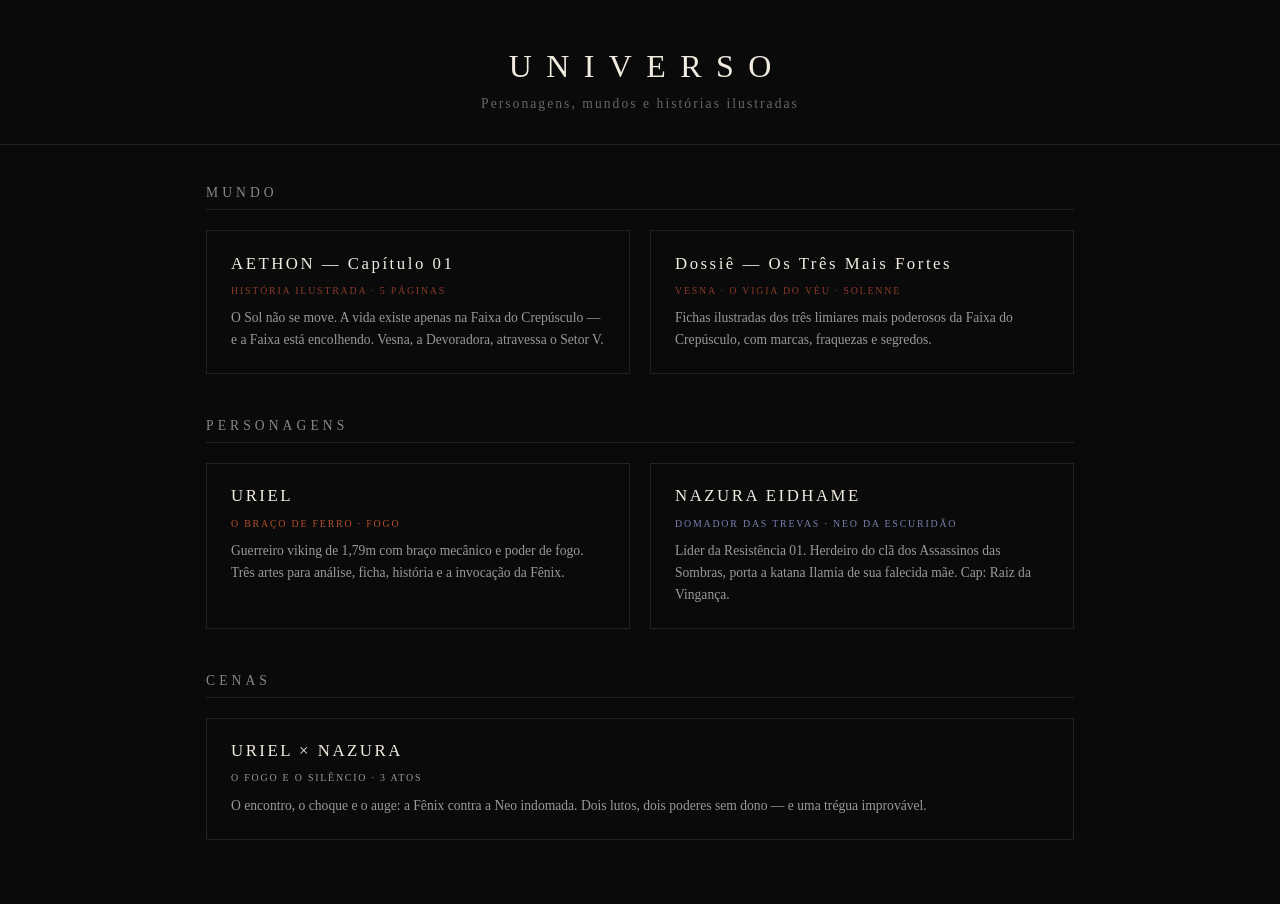
==== index.html @ 04f44fa6 "feat: universo completo com Aethon, Uriel, Nazura e cena de confronto" ====
<!DOCTYPE html>
<html lang="pt-BR">
<head>
  <meta charset="UTF-8" />
  <meta name="viewport" content="width=device-width, initial-scale=1.0" />
  <title>UNIVERSO — Personagens e Histórias</title>
  <style>
    :root {
      --bg: #0a0a0a;
      --paper: #f2ece0;
      --ink: #111;
      --accent: #8b3a2a;
      --fire: #b5502e;
      --shadow: #7a7fb0;
    }
    * { box-sizing: border-box; margin: 0; padding: 0; }
    body {
      background: var(--bg);
      color: #ddd;
      font-family: "Georgia", "Times New Roman", serif;
      min-height: 100vh;
    }
    header {
      text-align: center;
      padding: 3rem 1rem 2rem;
      border-bottom: 1px solid #222;
    }
    header h1 {
      font-size: 2rem;
      letter-spacing: 0.45em;
      font-weight: 400;
      color: var(--paper);
      margin-left: 0.45em;
    }
    header p {
      margin-top: 0.7rem;
      font-size: 0.85rem;
      color: #666;
      letter-spacing: 0.15em;
    }
    .content {
      max-width: 900px;
      margin: 0 auto;
      padding: 2.5rem 1rem 4rem;
    }
    section h2 {
      font-size: 0.85rem;
      letter-spacing: 0.3em;
      color: #888;
      text-transform: uppercase;
      font-weight: 400;
      border-bottom: 1px solid #222;
      padding-bottom: 0.5rem;
      margin-bottom: 1.25rem;
    }
    section + section { margin-top: 2.75rem; }
    .cards {
      display: grid;
      grid-template-columns: repeat(auto-fit, minmax(250px, 1fr));
      gap: 1.25rem;
    }
    a.card {
      display: block;
      border: 1px solid #222;
      padding: 1.4rem 1.5rem;
      text-decoration: none;
      color: inherit;
      transition: border-color 0.2s;
    }
    a.card:hover { border-color: var(--paper); }
    a.card h3 {
      font-size: 1.05rem;
      letter-spacing: 0.15em;
      color: var(--paper);
      font-weight: 400;
      margin-bottom: 0.4rem;
    }
    a.card .tag {
      display: inline-block;
      font-size: 0.62rem;
      letter-spacing: 0.18em;
      text-transform: uppercase;
      margin-bottom: 0.7rem;
    }
    a.card p {
      font-size: 0.85rem;
      line-height: 1.6;
      color: #999;
    }
    .t-mundo   { color: var(--accent); }
    .t-fogo    { color: var(--fire); }
    .t-sombra  { color: var(--shadow); }
    .t-cena    { color: #999; }
  </style>
</head>
<body>

<header>
  <h1>UNIVERSO</h1>
  <p>Personagens, mundos e histórias ilustradas</p>
</header>

<div class="content">

  <section>
    <h2>Mundo</h2>
    <div class="cards">
      <a class="card" href="aethon/index.html">
        <h3>AETHON — Capítulo 01</h3>
        <span class="tag t-mundo">História ilustrada · 5 páginas</span>
        <p>O Sol não se move. A vida existe apenas na Faixa do Crepúsculo — e a Faixa está encolhendo. Vesna, a Devoradora, atravessa o Setor V.</p>
      </a>
      <a class="card" href="aethon/personagens.html">
        <h3>Dossiê — Os Três Mais Fortes</h3>
        <span class="tag t-mundo">Vesna · O Vigia do Véu · Solenne</span>
        <p>Fichas ilustradas dos três limiares mais poderosos da Faixa do Crepúsculo, com marcas, fraquezas e segredos.</p>
      </a>
    </div>
  </section>

  <section>
    <h2>Personagens</h2>
    <div class="cards">
      <a class="card" href="uriel/index.html">
        <h3>URIEL</h3>
        <span class="tag t-fogo">O Braço de Ferro · Fogo</span>
        <p>Guerreiro viking de 1,79m com braço mecânico e poder de fogo. Três artes para análise, ficha, história e a invocação da Fênix.</p>
      </a>
      <a class="card" href="nazura/index.html">
        <h3>NAZURA EIDHAME</h3>
        <span class="tag t-sombra">Domador das Trevas · Neo da Escuridão</span>
        <p>Líder da Resistência 01. Herdeiro do clã dos Assassinos das Sombras, porta a katana Ilamia de sua falecida mãe. Cap: Raiz da Vingança.</p>
      </a>
    </div>
  </section>

  <section>
    <h2>Cenas</h2>
    <div class="cards">
      <a class="card" href="cena-uriel-nazura/index.html">
        <h3>URIEL × NAZURA</h3>
        <span class="tag t-cena">O Fogo e o Silêncio · 3 atos</span>
        <p>O encontro, o choque e o auge: a Fênix contra a Neo indomada. Dois lutos, dois poderes sem dono — e uma trégua improvável.</p>
      </a>
    </div>
  </section>

</div>

</body>
</html>
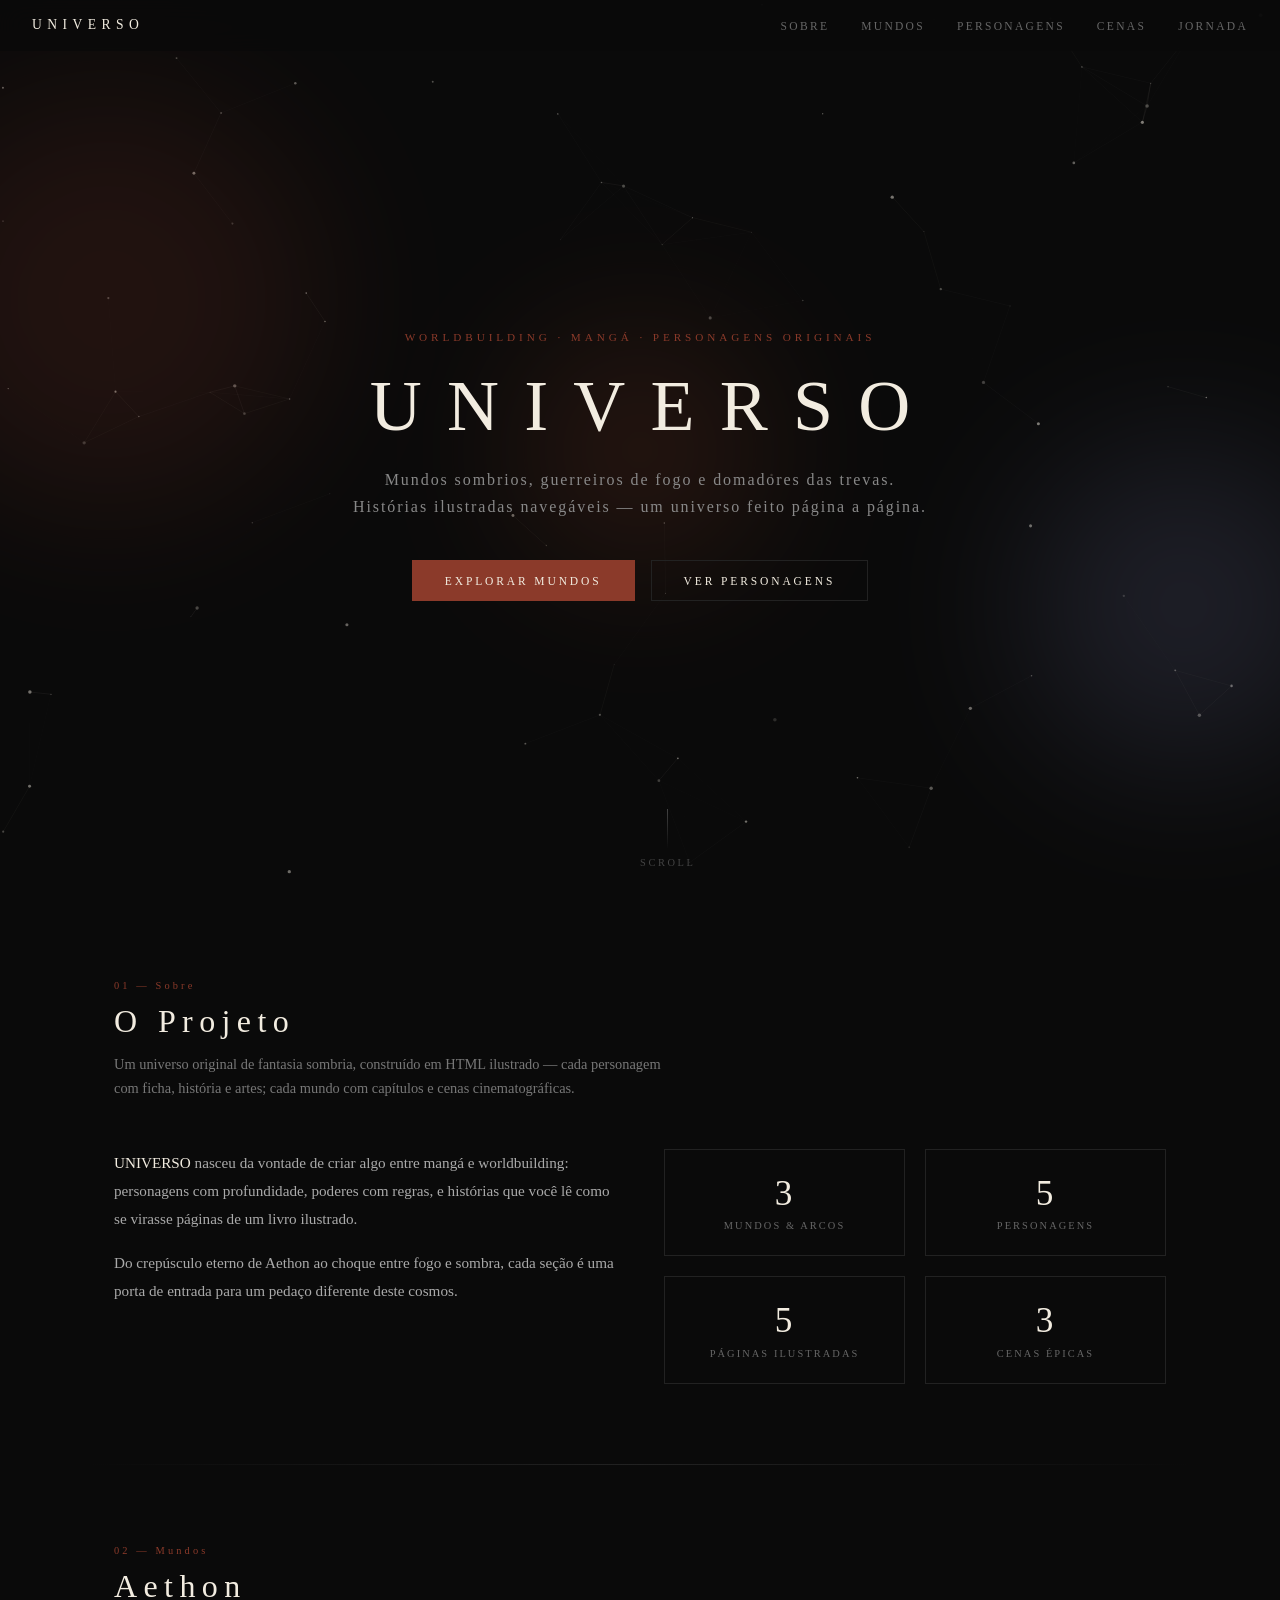
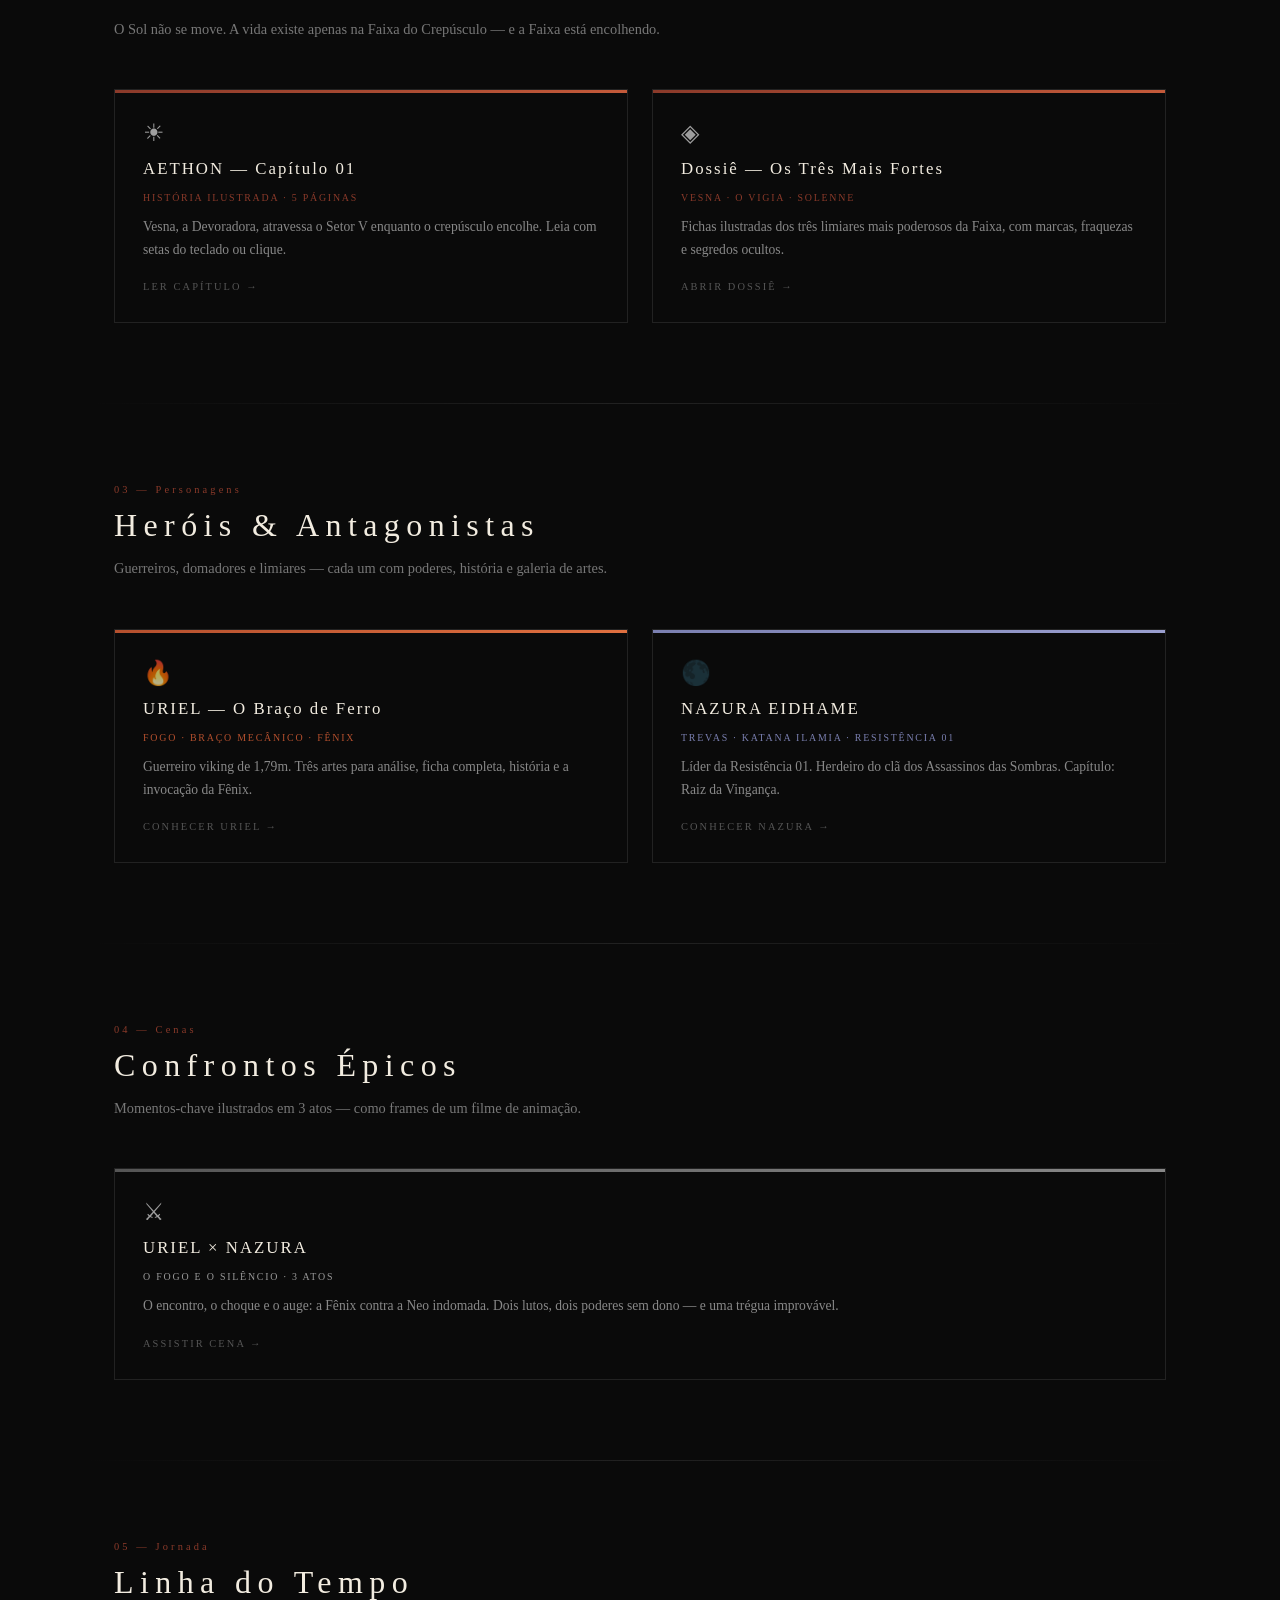
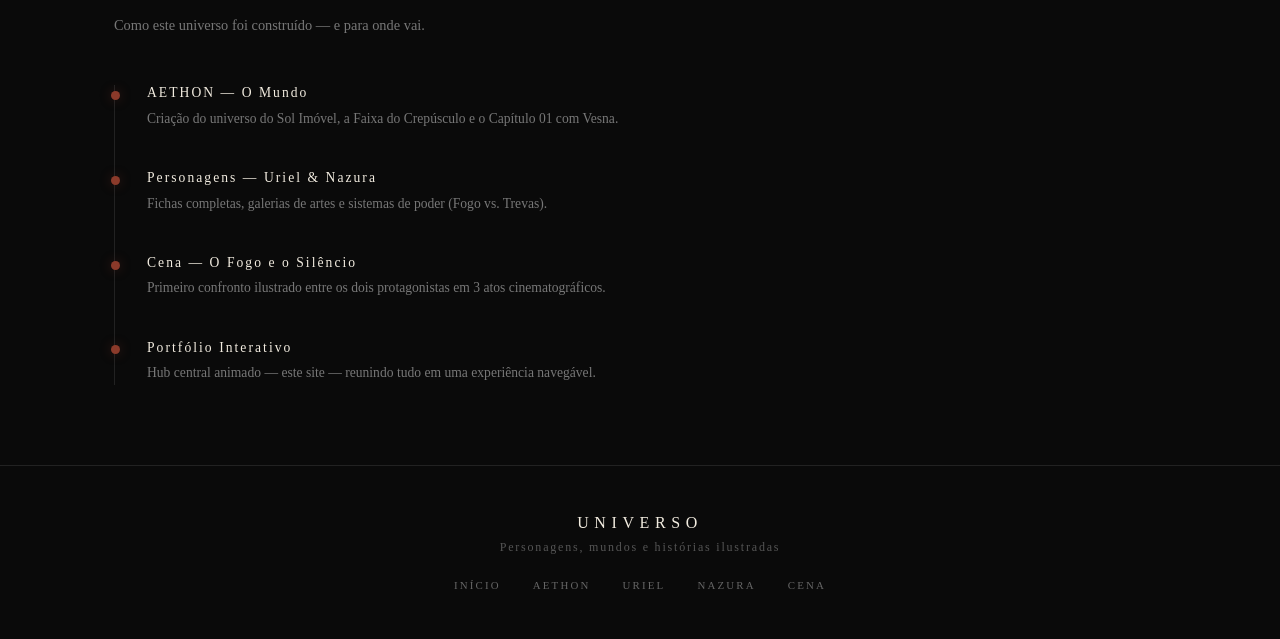
==== commit e3e0f8d6: "Add interactive animated portfolio hub for UNIVERSO Transform index.html into an animated portfolio " ====
--- a/index.html
+++ b/index.html
@@ -3,149 +3,239 @@
 <head>
   <meta charset="UTF-8" />
   <meta name="viewport" content="width=device-width, initial-scale=1.0" />
-  <title>UNIVERSO — Personagens e Histórias</title>
-  <style>
-    :root {
-      --bg: #0a0a0a;
-      --paper: #f2ece0;
-      --ink: #111;
-      --accent: #8b3a2a;
-      --fire: #b5502e;
-      --shadow: #7a7fb0;
-    }
-    * { box-sizing: border-box; margin: 0; padding: 0; }
-    body {
-      background: var(--bg);
-      color: #ddd;
-      font-family: "Georgia", "Times New Roman", serif;
-      min-height: 100vh;
-    }
-    header {
-      text-align: center;
-      padding: 3rem 1rem 2rem;
-      border-bottom: 1px solid #222;
-    }
-    header h1 {
-      font-size: 2rem;
-      letter-spacing: 0.45em;
-      font-weight: 400;
-      color: var(--paper);
-      margin-left: 0.45em;
-    }
-    header p {
-      margin-top: 0.7rem;
-      font-size: 0.85rem;
-      color: #666;
-      letter-spacing: 0.15em;
-    }
-    .content {
-      max-width: 900px;
-      margin: 0 auto;
-      padding: 2.5rem 1rem 4rem;
-    }
-    section h2 {
-      font-size: 0.85rem;
-      letter-spacing: 0.3em;
-      color: #888;
-      text-transform: uppercase;
-      font-weight: 400;
-      border-bottom: 1px solid #222;
-      padding-bottom: 0.5rem;
-      margin-bottom: 1.25rem;
-    }
-    section + section { margin-top: 2.75rem; }
-    .cards {
-      display: grid;
-      grid-template-columns: repeat(auto-fit, minmax(250px, 1fr));
-      gap: 1.25rem;
-    }
-    a.card {
-      display: block;
-      border: 1px solid #222;
-      padding: 1.4rem 1.5rem;
-      text-decoration: none;
-      color: inherit;
-      transition: border-color 0.2s;
-    }
-    a.card:hover { border-color: var(--paper); }
-    a.card h3 {
-      font-size: 1.05rem;
-      letter-spacing: 0.15em;
-      color: var(--paper);
-      font-weight: 400;
-      margin-bottom: 0.4rem;
-    }
-    a.card .tag {
-      display: inline-block;
-      font-size: 0.62rem;
-      letter-spacing: 0.18em;
-      text-transform: uppercase;
-      margin-bottom: 0.7rem;
-    }
-    a.card p {
-      font-size: 0.85rem;
-      line-height: 1.6;
-      color: #999;
-    }
-    .t-mundo   { color: var(--accent); }
-    .t-fogo    { color: var(--fire); }
-    .t-sombra  { color: var(--shadow); }
-    .t-cena    { color: #999; }
-  </style>
+  <meta name="description" content="UNIVERSO — Portfólio interativo de worldbuilding, personagens originais e histórias ilustradas em estilo mangá." />
+  <title>UNIVERSO — Portfólio Interativo</title>
+  <link rel="stylesheet" href="assets/portfolio.css" />
 </head>
 <body>
 
-<header>
-  <h1>UNIVERSO</h1>
-  <p>Personagens, mundos e histórias ilustradas</p>
-</header>
-
-<div class="content">
-
-  <section>
-    <h2>Mundo</h2>
-    <div class="cards">
-      <a class="card" href="aethon/index.html">
+<!-- ── Navegação ── -->
+<nav class="nav">
+  <a class="nav-logo" href="#">UNIVERSO</a>
+  <button class="nav-toggle" aria-label="Menu">MENU</button>
+  <ul class="nav-links">
+    <li><a href="#sobre">Sobre</a></li>
+    <li><a href="#mundos">Mundos</a></li>
+    <li><a href="#personagens">Personagens</a></li>
+    <li><a href="#cenas">Cenas</a></li>
+    <li><a href="#jornada">Jornada</a></li>
+  </ul>
+</nav>
+
+<!-- ── Hero ── -->
+<section class="hero" id="inicio">
+  <canvas id="particles" aria-hidden="true"></canvas>
+  <div class="hero-orb hero-orb--1" aria-hidden="true"></div>
+  <div class="hero-orb hero-orb--2" aria-hidden="true"></div>
+  <div class="hero-orb hero-orb--3" aria-hidden="true"></div>
+
+  <div class="hero-content">
+    <p class="hero-label">Worldbuilding · Mangá · Personagens Originais</p>
+    <h1 class="hero-title">UNIVERSO</h1>
+    <p class="hero-sub">
+      Mundos sombrios, guerreiros de fogo e domadores das trevas.<br />
+      Histórias ilustradas navegáveis — um universo feito página a página.
+    </p>
+    <div class="hero-cta">
+      <a class="btn btn--primary" href="#mundos">Explorar mundos</a>
+      <a class="btn" href="#personagens">Ver personagens</a>
+    </div>
+  </div>
+
+  <div class="scroll-hint" aria-hidden="true">
+    <span></span>
+    Scroll
+  </div>
+</section>
+
+<!-- ── Sobre ── -->
+<section class="section" id="sobre">
+  <div class="section-header reveal">
+    <span class="section-num">01 — Sobre</span>
+    <h2 class="section-title">O Projeto</h2>
+    <p class="section-desc">
+      Um universo original de fantasia sombria, construído em HTML ilustrado —
+      cada personagem com ficha, história e artes; cada mundo com capítulos e cenas cinematográficas.
+    </p>
+  </div>
+
+  <div class="about-grid">
+    <div class="about-text reveal reveal-delay-1">
+      <p>
+        <strong style="color: var(--paper); font-weight: 400;">UNIVERSO</strong> nasceu da vontade de
+        criar algo entre mangá e worldbuilding: personagens com profundidade, poderes com regras,
+        e histórias que você lê como se virasse páginas de um livro ilustrado.
+      </p>
+      <p>
+        Do crepúsculo eterno de Aethon ao choque entre fogo e sombra,
+        cada seção é uma porta de entrada para um pedaço diferente deste cosmos.
+      </p>
+    </div>
+
+    <div class="about-stats reveal reveal-delay-2">
+      <div class="stat">
+        <div class="stat-num" data-count="3" data-suffix="">0</div>
+        <div class="stat-label">Mundos &amp; Arcos</div>
+      </div>
+      <div class="stat">
+        <div class="stat-num" data-count="5" data-suffix="">0</div>
+        <div class="stat-label">Personagens</div>
+      </div>
+      <div class="stat">
+        <div class="stat-num" data-count="5" data-suffix="">0</div>
+        <div class="stat-label">Páginas ilustradas</div>
+      </div>
+      <div class="stat">
+        <div class="stat-num" data-count="3" data-suffix="">0</div>
+        <div class="stat-label">Cenas épicas</div>
+      </div>
+    </div>
+  </div>
+</section>
+
+<div class="divider"></div>
+
+<!-- ── Mundos ── -->
+<section class="section" id="mundos">
+  <div class="section-header reveal">
+    <span class="section-num">02 — Mundos</span>
+    <h2 class="section-title">Aethon</h2>
+    <p class="section-desc">
+      O Sol não se move. A vida existe apenas na Faixa do Crepúsculo — e a Faixa está encolhendo.
+    </p>
+  </div>
+
+  <div class="cards">
+    <a class="card card--mundo reveal reveal-delay-1" href="aethon/index.html" data-tilt>
+      <div class="card-accent card-accent--mundo"></div>
+      <div class="card-body">
+        <div class="card-icon">☀</div>
         <h3>AETHON — Capítulo 01</h3>
         <span class="tag t-mundo">História ilustrada · 5 páginas</span>
-        <p>O Sol não se move. A vida existe apenas na Faixa do Crepúsculo — e a Faixa está encolhendo. Vesna, a Devoradora, atravessa o Setor V.</p>
-      </a>
-      <a class="card" href="aethon/personagens.html">
+        <p>Vesna, a Devoradora, atravessa o Setor V enquanto o crepúsculo encolhe. Leia com setas do teclado ou clique.</p>
+        <span class="card-arrow">Ler capítulo →</span>
+      </div>
+    </a>
+
+    <a class="card card--mundo reveal reveal-delay-2" href="aethon/personagens.html" data-tilt>
+      <div class="card-accent card-accent--mundo"></div>
+      <div class="card-body">
+        <div class="card-icon">◈</div>
         <h3>Dossiê — Os Três Mais Fortes</h3>
-        <span class="tag t-mundo">Vesna · O Vigia do Véu · Solenne</span>
-        <p>Fichas ilustradas dos três limiares mais poderosos da Faixa do Crepúsculo, com marcas, fraquezas e segredos.</p>
-      </a>
-    </div>
-  </section>
-
-  <section>
-    <h2>Personagens</h2>
-    <div class="cards">
-      <a class="card" href="uriel/index.html">
-        <h3>URIEL</h3>
-        <span class="tag t-fogo">O Braço de Ferro · Fogo</span>
-        <p>Guerreiro viking de 1,79m com braço mecânico e poder de fogo. Três artes para análise, ficha, história e a invocação da Fênix.</p>
-      </a>
-      <a class="card" href="nazura/index.html">
+        <span class="tag t-mundo">Vesna · O Vigia · Solenne</span>
+        <p>Fichas ilustradas dos três limiares mais poderosos da Faixa, com marcas, fraquezas e segredos ocultos.</p>
+        <span class="card-arrow">Abrir dossiê →</span>
+      </div>
+    </a>
+  </div>
+</section>
+
+<div class="divider"></div>
+
+<!-- ── Personagens ── -->
+<section class="section" id="personagens">
+  <div class="section-header reveal">
+    <span class="section-num">03 — Personagens</span>
+    <h2 class="section-title">Heróis &amp; Antagonistas</h2>
+    <p class="section-desc">
+      Guerreiros, domadores e limiares — cada um com poderes, história e galeria de artes.
+    </p>
+  </div>
+
+  <div class="cards">
+    <a class="card card--fogo reveal reveal-delay-1" href="uriel/index.html" data-tilt>
+      <div class="card-accent card-accent--fogo"></div>
+      <div class="card-body">
+        <div class="card-icon">🔥</div>
+        <h3>URIEL — O Braço de Ferro</h3>
+        <span class="tag t-fogo">Fogo · Braço mecânico · Fênix</span>
+        <p>Guerreiro viking de 1,79m. Três artes para análise, ficha completa, história e a invocação da Fênix.</p>
+        <span class="card-arrow">Conhecer Uriel →</span>
+      </div>
+    </a>
+
+    <a class="card card--sombra reveal reveal-delay-2" href="nazura/index.html" data-tilt>
+      <div class="card-accent card-accent--sombra"></div>
+      <div class="card-body">
+        <div class="card-icon">🌑</div>
         <h3>NAZURA EIDHAME</h3>
-        <span class="tag t-sombra">Domador das Trevas · Neo da Escuridão</span>
-        <p>Líder da Resistência 01. Herdeiro do clã dos Assassinos das Sombras, porta a katana Ilamia de sua falecida mãe. Cap: Raiz da Vingança.</p>
-      </a>
-    </div>
-  </section>
-
-  <section>
-    <h2>Cenas</h2>
-    <div class="cards">
-      <a class="card" href="cena-uriel-nazura/index.html">
+        <span class="tag t-sombra">Trevas · Katana Ilamia · Resistência 01</span>
+        <p>Líder da Resistência 01. Herdeiro do clã dos Assassinos das Sombras. Capítulo: Raiz da Vingança.</p>
+        <span class="card-arrow">Conhecer Nazura →</span>
+      </div>
+    </a>
+  </div>
+</section>
+
+<div class="divider"></div>
+
+<!-- ── Cenas ── -->
+<section class="section" id="cenas">
+  <div class="section-header reveal">
+    <span class="section-num">04 — Cenas</span>
+    <h2 class="section-title">Confrontos Épicos</h2>
+    <p class="section-desc">
+      Momentos-chave ilustrados em 3 atos — como frames de um filme de animação.
+    </p>
+  </div>
+
+  <div class="cards">
+    <a class="card reveal reveal-delay-1" href="cena-uriel-nazura/index.html" data-tilt>
+      <div class="card-accent card-accent--cena"></div>
+      <div class="card-body">
+        <div class="card-icon">⚔</div>
         <h3>URIEL × NAZURA</h3>
         <span class="tag t-cena">O Fogo e o Silêncio · 3 atos</span>
         <p>O encontro, o choque e o auge: a Fênix contra a Neo indomada. Dois lutos, dois poderes sem dono — e uma trégua improvável.</p>
-      </a>
-    </div>
-  </section>
-
-</div>
-
+        <span class="card-arrow">Assistir cena →</span>
+      </div>
+    </a>
+  </div>
+</section>
+
+<div class="divider"></div>
+
+<!-- ── Jornada ── -->
+<section class="section" id="jornada">
+  <div class="section-header reveal">
+    <span class="section-num">05 — Jornada</span>
+    <h2 class="section-title">Linha do Tempo</h2>
+    <p class="section-desc">Como este universo foi construído — e para onde vai.</p>
+  </div>
+
+  <div class="timeline reveal reveal-delay-1">
+    <div class="timeline-item">
+      <h4>AETHON — O Mundo</h4>
+      <p>Criação do universo do Sol Imóvel, a Faixa do Crepúsculo e o Capítulo 01 com Vesna.</p>
+    </div>
+    <div class="timeline-item">
+      <h4>Personagens — Uriel &amp; Nazura</h4>
+      <p>Fichas completas, galerias de artes e sistemas de poder (Fogo vs. Trevas).</p>
+    </div>
+    <div class="timeline-item">
+      <h4>Cena — O Fogo e o Silêncio</h4>
+      <p>Primeiro confronto ilustrado entre os dois protagonistas em 3 atos cinematográficos.</p>
+    </div>
+    <div class="timeline-item">
+      <h4>Portfólio Interativo</h4>
+      <p>Hub central animado — este site — reunindo tudo em uma experiência navegável.</p>
+    </div>
+  </div>
+</section>
+
+<!-- ── Footer ── -->
+<footer class="footer">
+  <p class="footer-title">UNIVERSO</p>
+  <p class="footer-sub">Personagens, mundos e histórias ilustradas</p>
+  <nav class="footer-links">
+    <a href="#inicio">Início</a>
+    <a href="aethon/index.html">Aethon</a>
+    <a href="uriel/index.html">Uriel</a>
+    <a href="nazura/index.html">Nazura</a>
+    <a href="cena-uriel-nazura/index.html">Cena</a>
+  </nav>
+</footer>
+
+<script src="assets/portfolio.js"></script>
 </body>
 </html>
--- a/assets/portfolio.css
+++ b/assets/portfolio.css
@@ -0,0 +1,593 @@
+:root {
+  --bg: #0a0a0a;
+  --paper: #f2ece0;
+  --ink: #111;
+  --accent: #8b3a2a;
+  --fire: #b5502e;
+  --shadow: #7a7fb0;
+  --muted: #666;
+  --border: #222;
+  --glow-accent: rgba(139, 58, 42, 0.35);
+  --glow-fire: rgba(181, 80, 46, 0.35);
+  --glow-shadow: rgba(122, 127, 176, 0.35);
+}
+
+*, *::before, *::after { box-sizing: border-box; margin: 0; padding: 0; }
+
+html {
+  scroll-behavior: smooth;
+  scrollbar-color: #333 var(--bg);
+}
+
+body {
+  background: var(--bg);
+  color: #ddd;
+  font-family: "Georgia", "Times New Roman", serif;
+  min-height: 100vh;
+  overflow-x: hidden;
+}
+
+/* ── Nav ── */
+.nav {
+  position: fixed;
+  top: 0;
+  left: 0;
+  right: 0;
+  z-index: 100;
+  display: flex;
+  align-items: center;
+  justify-content: space-between;
+  padding: 1rem 2rem;
+  background: rgba(10, 10, 10, 0.75);
+  backdrop-filter: blur(12px);
+  border-bottom: 1px solid transparent;
+  transition: border-color 0.3s, background 0.3s;
+}
+
+.nav.scrolled {
+  border-bottom-color: var(--border);
+  background: rgba(10, 10, 10, 0.92);
+}
+
+.nav-logo {
+  font-size: 0.85rem;
+  letter-spacing: 0.4em;
+  color: var(--paper);
+  text-decoration: none;
+  font-weight: 400;
+}
+
+.nav-links {
+  display: flex;
+  gap: 2rem;
+  list-style: none;
+}
+
+.nav-links a {
+  font-size: 0.72rem;
+  letter-spacing: 0.2em;
+  text-transform: uppercase;
+  color: var(--muted);
+  text-decoration: none;
+  transition: color 0.2s;
+}
+
+.nav-links a:hover { color: var(--paper); }
+
+.nav-toggle {
+  display: none;
+  background: none;
+  border: 1px solid var(--border);
+  color: var(--paper);
+  padding: 0.4rem 0.6rem;
+  cursor: pointer;
+  font-size: 0.75rem;
+  letter-spacing: 0.15em;
+}
+
+/* ── Hero ── */
+.hero {
+  position: relative;
+  min-height: 100vh;
+  display: flex;
+  flex-direction: column;
+  align-items: center;
+  justify-content: center;
+  text-align: center;
+  padding: 6rem 1.5rem 4rem;
+  overflow: hidden;
+}
+
+#particles {
+  position: absolute;
+  inset: 0;
+  width: 100%;
+  height: 100%;
+  pointer-events: none;
+}
+
+.hero-orb {
+  position: absolute;
+  border-radius: 50%;
+  filter: blur(80px);
+  opacity: 0.18;
+  animation: float 12s ease-in-out infinite;
+  pointer-events: none;
+}
+
+.hero-orb--1 {
+  width: 420px;
+  height: 420px;
+  background: var(--accent);
+  top: 10%;
+  left: -8%;
+  animation-delay: 0s;
+}
+
+.hero-orb--2 {
+  width: 320px;
+  height: 320px;
+  background: var(--shadow);
+  bottom: 15%;
+  right: -5%;
+  animation-delay: -4s;
+}
+
+.hero-orb--3 {
+  width: 240px;
+  height: 240px;
+  background: var(--fire);
+  top: 50%;
+  left: 50%;
+  transform: translate(-50%, -50%);
+  animation-delay: -8s;
+}
+
+@keyframes float {
+  0%, 100% { transform: translate(0, 0) scale(1); }
+  33% { transform: translate(30px, -20px) scale(1.05); }
+  66% { transform: translate(-20px, 15px) scale(0.95); }
+}
+
+.hero-content {
+  position: relative;
+  z-index: 2;
+  max-width: 720px;
+}
+
+.hero-label {
+  font-size: 0.7rem;
+  letter-spacing: 0.35em;
+  text-transform: uppercase;
+  color: var(--accent);
+  margin-bottom: 1.5rem;
+  opacity: 0;
+  transform: translateY(20px);
+  animation: rise 0.8s ease forwards;
+  animation-delay: 0.2s;
+}
+
+.hero-title {
+  font-size: clamp(2.5rem, 8vw, 4.5rem);
+  font-weight: 400;
+  letter-spacing: 0.35em;
+  color: var(--paper);
+  margin-left: 0.35em;
+  line-height: 1.1;
+  opacity: 0;
+  transform: translateY(30px);
+  animation: rise 1s ease forwards;
+  animation-delay: 0.4s;
+}
+
+.hero-sub {
+  margin-top: 1.25rem;
+  font-size: 1rem;
+  color: #888;
+  letter-spacing: 0.12em;
+  line-height: 1.7;
+  opacity: 0;
+  transform: translateY(20px);
+  animation: rise 0.8s ease forwards;
+  animation-delay: 0.7s;
+}
+
+.hero-cta {
+  margin-top: 2.5rem;
+  display: flex;
+  gap: 1rem;
+  justify-content: center;
+  flex-wrap: wrap;
+  opacity: 0;
+  transform: translateY(20px);
+  animation: rise 0.8s ease forwards;
+  animation-delay: 1s;
+}
+
+@keyframes rise {
+  to { opacity: 1; transform: translateY(0); }
+}
+
+.btn {
+  display: inline-block;
+  padding: 0.85rem 2rem;
+  font-size: 0.72rem;
+  letter-spacing: 0.25em;
+  text-transform: uppercase;
+  text-decoration: none;
+  border: 1px solid var(--border);
+  color: var(--paper);
+  transition: background 0.25s, border-color 0.25s, transform 0.2s;
+  font-family: inherit;
+  cursor: pointer;
+  background: transparent;
+}
+
+.btn:hover {
+  border-color: var(--paper);
+  transform: translateY(-2px);
+}
+
+.btn--primary {
+  background: var(--accent);
+  border-color: var(--accent);
+}
+
+.btn--primary:hover {
+  background: #a04432;
+  border-color: #a04432;
+}
+
+.scroll-hint {
+  position: absolute;
+  bottom: 2rem;
+  left: 50%;
+  transform: translateX(-50%);
+  display: flex;
+  flex-direction: column;
+  align-items: center;
+  gap: 0.5rem;
+  color: #444;
+  font-size: 0.65rem;
+  letter-spacing: 0.25em;
+  text-transform: uppercase;
+  opacity: 0;
+  animation: rise 0.8s ease forwards, bounce 2s ease-in-out infinite;
+  animation-delay: 1.4s, 2.2s;
+}
+
+.scroll-hint span {
+  width: 1px;
+  height: 40px;
+  background: linear-gradient(to bottom, #444, transparent);
+}
+
+@keyframes bounce {
+  0%, 100% { transform: translateX(-50%) translateY(0); }
+  50% { transform: translateX(-50%) translateY(8px); }
+}
+
+/* ── Sections ── */
+.section {
+  max-width: 1100px;
+  margin: 0 auto;
+  padding: 5rem 1.5rem;
+}
+
+.section-header {
+  margin-bottom: 3rem;
+}
+
+.section-num {
+  font-size: 0.65rem;
+  letter-spacing: 0.3em;
+  color: var(--accent);
+  display: block;
+  margin-bottom: 0.75rem;
+}
+
+.section-title {
+  font-size: clamp(1.4rem, 4vw, 2rem);
+  font-weight: 400;
+  letter-spacing: 0.2em;
+  color: var(--paper);
+}
+
+.section-desc {
+  margin-top: 0.75rem;
+  font-size: 0.9rem;
+  color: #777;
+  line-height: 1.7;
+  max-width: 560px;
+}
+
+.reveal {
+  opacity: 0;
+  transform: translateY(40px);
+  transition: opacity 0.7s ease, transform 0.7s ease;
+}
+
+.reveal.visible {
+  opacity: 1;
+  transform: translateY(0);
+}
+
+.reveal-delay-1 { transition-delay: 0.1s; }
+.reveal-delay-2 { transition-delay: 0.2s; }
+.reveal-delay-3 { transition-delay: 0.3s; }
+.reveal-delay-4 { transition-delay: 0.4s; }
+.reveal-delay-5 { transition-delay: 0.5s; }
+
+/* ── About ── */
+.about-grid {
+  display: grid;
+  grid-template-columns: 1fr 1fr;
+  gap: 3rem;
+  align-items: start;
+}
+
+.about-text p {
+  font-size: 0.95rem;
+  line-height: 1.85;
+  color: #aaa;
+  margin-bottom: 1rem;
+}
+
+.about-stats {
+  display: grid;
+  grid-template-columns: 1fr 1fr;
+  gap: 1.25rem;
+}
+
+.stat {
+  border: 1px solid var(--border);
+  padding: 1.5rem;
+  text-align: center;
+  transition: border-color 0.3s;
+}
+
+.stat:hover { border-color: #444; }
+
+.stat-num {
+  font-size: 2.2rem;
+  color: var(--paper);
+  letter-spacing: 0.05em;
+  font-weight: 400;
+}
+
+.stat-label {
+  margin-top: 0.4rem;
+  font-size: 0.65rem;
+  letter-spacing: 0.2em;
+  text-transform: uppercase;
+  color: var(--muted);
+}
+
+/* ── Cards ── */
+.cards {
+  display: grid;
+  grid-template-columns: repeat(auto-fit, minmax(280px, 1fr));
+  gap: 1.5rem;
+}
+
+.card {
+  display: block;
+  position: relative;
+  border: 1px solid var(--border);
+  padding: 0;
+  text-decoration: none;
+  color: inherit;
+  overflow: hidden;
+  transition: border-color 0.3s, transform 0.3s, box-shadow 0.3s;
+  transform-style: preserve-3d;
+  will-change: transform;
+}
+
+.card::before {
+  content: "";
+  position: absolute;
+  inset: 0;
+  background: linear-gradient(135deg, transparent 60%, rgba(242, 236, 224, 0.03));
+  opacity: 0;
+  transition: opacity 0.3s;
+  pointer-events: none;
+  z-index: 1;
+}
+
+.card:hover::before { opacity: 1; }
+
+.card-accent {
+  height: 3px;
+  width: 100%;
+  transition: height 0.3s;
+}
+
+.card:hover .card-accent { height: 4px; }
+
+.card-accent--mundo  { background: linear-gradient(90deg, var(--accent), #c45a3a); }
+.card-accent--fogo   { background: linear-gradient(90deg, var(--fire), #e07040); }
+.card-accent--sombra { background: linear-gradient(90deg, var(--shadow), #9a9fd0); }
+.card-accent--cena   { background: linear-gradient(90deg, #555, #888); }
+
+.card-body {
+  padding: 1.6rem 1.75rem 1.75rem;
+  position: relative;
+  z-index: 2;
+}
+
+.card-icon {
+  font-size: 1.5rem;
+  margin-bottom: 0.75rem;
+  opacity: 0.7;
+}
+
+.card h3 {
+  font-size: 1.05rem;
+  letter-spacing: 0.12em;
+  color: var(--paper);
+  font-weight: 400;
+  margin-bottom: 0.5rem;
+}
+
+.card .tag {
+  display: inline-block;
+  font-size: 0.62rem;
+  letter-spacing: 0.18em;
+  text-transform: uppercase;
+  margin-bottom: 0.85rem;
+}
+
+.card p {
+  font-size: 0.85rem;
+  line-height: 1.65;
+  color: #888;
+}
+
+.card-arrow {
+  margin-top: 1.25rem;
+  font-size: 0.65rem;
+  letter-spacing: 0.2em;
+  text-transform: uppercase;
+  color: #555;
+  transition: color 0.2s, transform 0.2s;
+  display: inline-block;
+}
+
+.card:hover .card-arrow {
+  color: var(--paper);
+  transform: translateX(4px);
+}
+
+.t-mundo   { color: var(--accent); }
+.t-fogo    { color: var(--fire); }
+.t-sombra  { color: var(--shadow); }
+.t-cena    { color: #999; }
+
+.card:hover {
+  border-color: #444;
+  box-shadow: 0 20px 60px rgba(0, 0, 0, 0.4);
+}
+
+.card--mundo:hover  { box-shadow: 0 20px 60px var(--glow-accent); }
+.card--fogo:hover   { box-shadow: 0 20px 60px var(--glow-fire); }
+.card--sombra:hover { box-shadow: 0 20px 60px var(--glow-shadow); }
+
+/* ── Timeline ── */
+.timeline {
+  position: relative;
+  padding-left: 2rem;
+  border-left: 1px solid var(--border);
+}
+
+.timeline-item {
+  position: relative;
+  padding-bottom: 2.5rem;
+}
+
+.timeline-item:last-child { padding-bottom: 0; }
+
+.timeline-item::before {
+  content: "";
+  position: absolute;
+  left: -2rem;
+  top: 0.35rem;
+  width: 9px;
+  height: 9px;
+  border-radius: 50%;
+  background: var(--accent);
+  transform: translateX(-4px);
+  box-shadow: 0 0 12px var(--glow-accent);
+}
+
+.timeline-item h4 {
+  font-size: 0.85rem;
+  letter-spacing: 0.15em;
+  color: var(--paper);
+  font-weight: 400;
+  margin-bottom: 0.4rem;
+}
+
+.timeline-item p {
+  font-size: 0.85rem;
+  color: #777;
+  line-height: 1.65;
+}
+
+/* ── Footer ── */
+.footer {
+  border-top: 1px solid var(--border);
+  padding: 3rem 1.5rem;
+  text-align: center;
+}
+
+.footer-title {
+  font-size: 1rem;
+  letter-spacing: 0.35em;
+  color: var(--paper);
+  margin-bottom: 0.5rem;
+}
+
+.footer-sub {
+  font-size: 0.75rem;
+  color: #555;
+  letter-spacing: 0.15em;
+}
+
+.footer-links {
+  margin-top: 1.5rem;
+  display: flex;
+  justify-content: center;
+  gap: 2rem;
+  flex-wrap: wrap;
+}
+
+.footer-links a {
+  font-size: 0.68rem;
+  letter-spacing: 0.2em;
+  text-transform: uppercase;
+  color: var(--muted);
+  text-decoration: none;
+  transition: color 0.2s;
+}
+
+.footer-links a:hover { color: var(--paper); }
+
+/* ── Divider ── */
+.divider {
+  max-width: 1100px;
+  margin: 0 auto;
+  height: 1px;
+  background: linear-gradient(90deg, transparent, var(--border), transparent);
+}
+
+/* ── Responsive ── */
+@media (max-width: 768px) {
+  .nav { padding: 1rem 1.25rem; }
+  .nav-links {
+    display: none;
+    position: absolute;
+    top: 100%;
+    left: 0;
+    right: 0;
+    flex-direction: column;
+    gap: 0;
+    background: rgba(10, 10, 10, 0.97);
+    border-bottom: 1px solid var(--border);
+    padding: 1rem 0;
+  }
+  .nav-links.open { display: flex; }
+  .nav-links li { padding: 0.75rem 1.25rem; }
+  .nav-toggle { display: block; }
+  .about-grid { grid-template-columns: 1fr; gap: 2rem; }
+  .hero-title { letter-spacing: 0.2em; margin-left: 0.2em; }
+}
+
+@media (prefers-reduced-motion: reduce) {
+  *, *::before, *::after {
+    animation-duration: 0.01ms !important;
+    animation-iteration-count: 1 !important;
+    transition-duration: 0.01ms !important;
+  }
+  html { scroll-behavior: auto; }
+  .reveal { opacity: 1; transform: none; }
+}
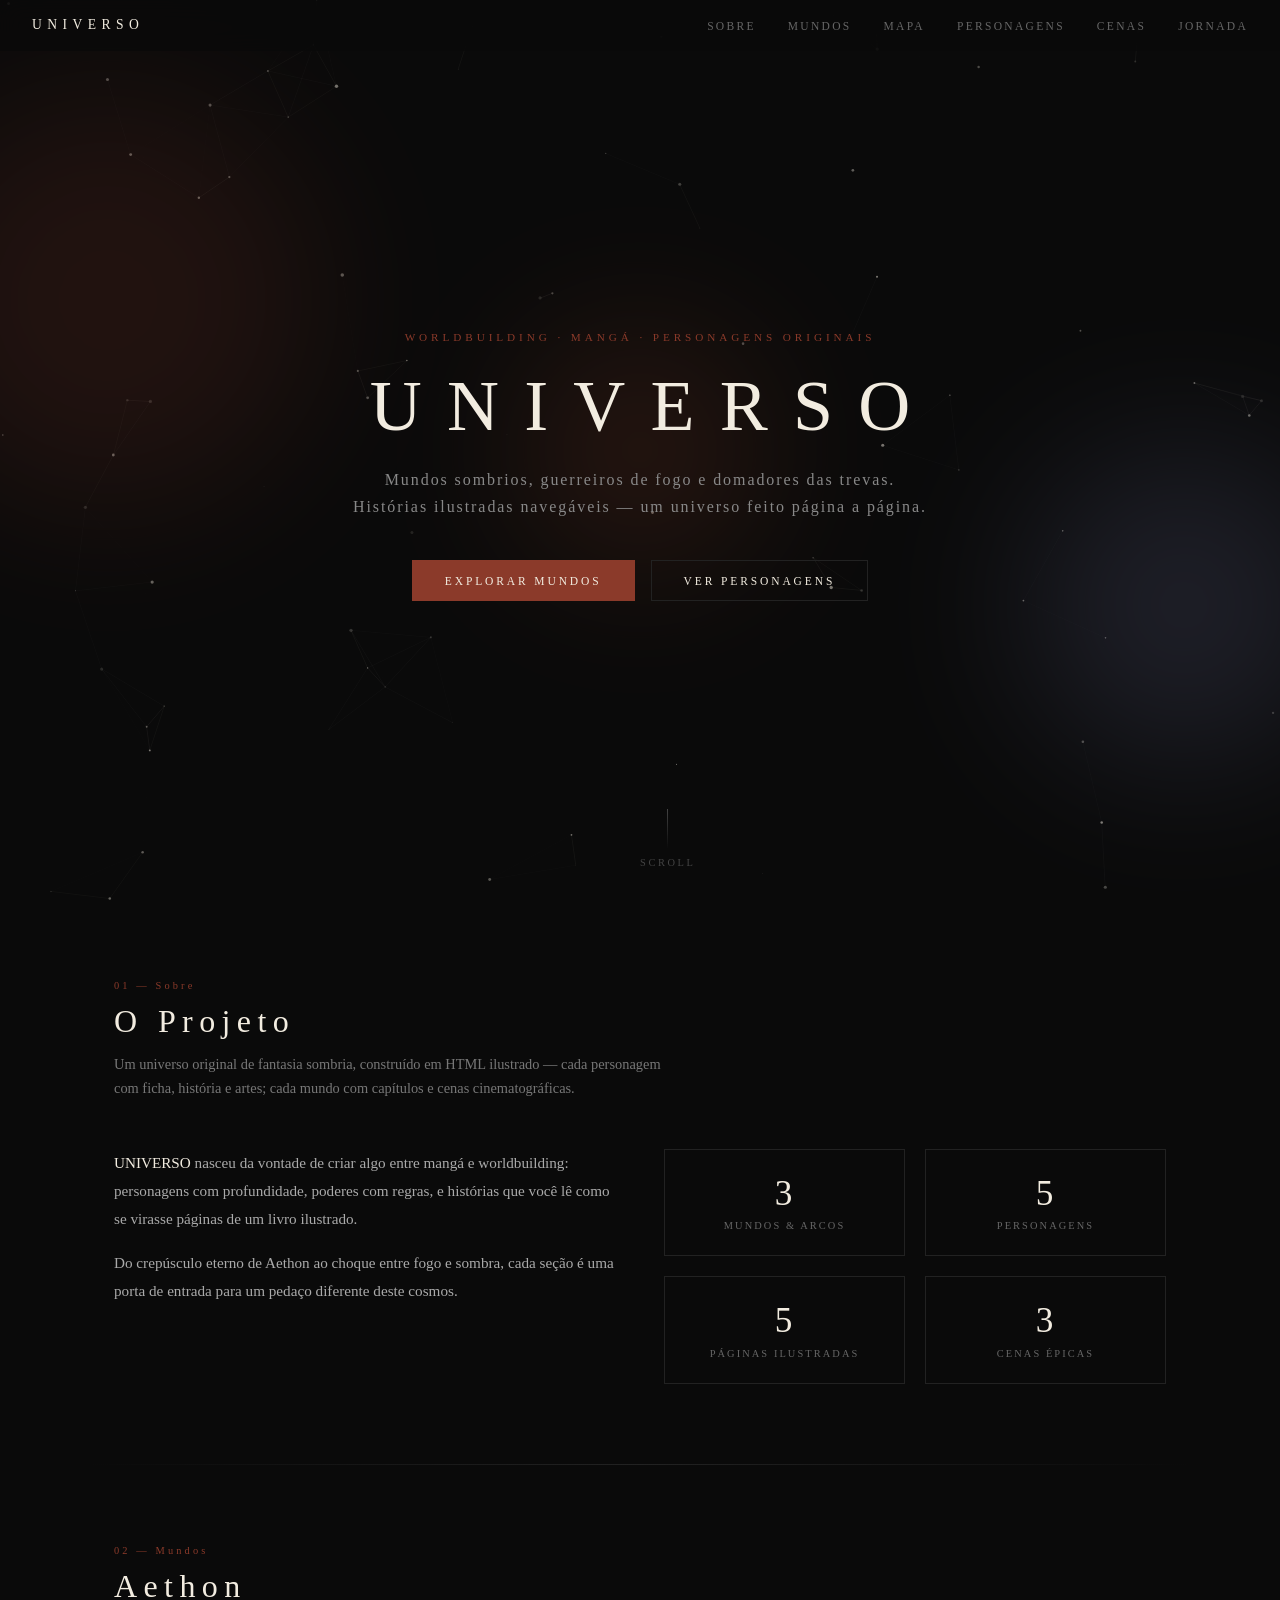
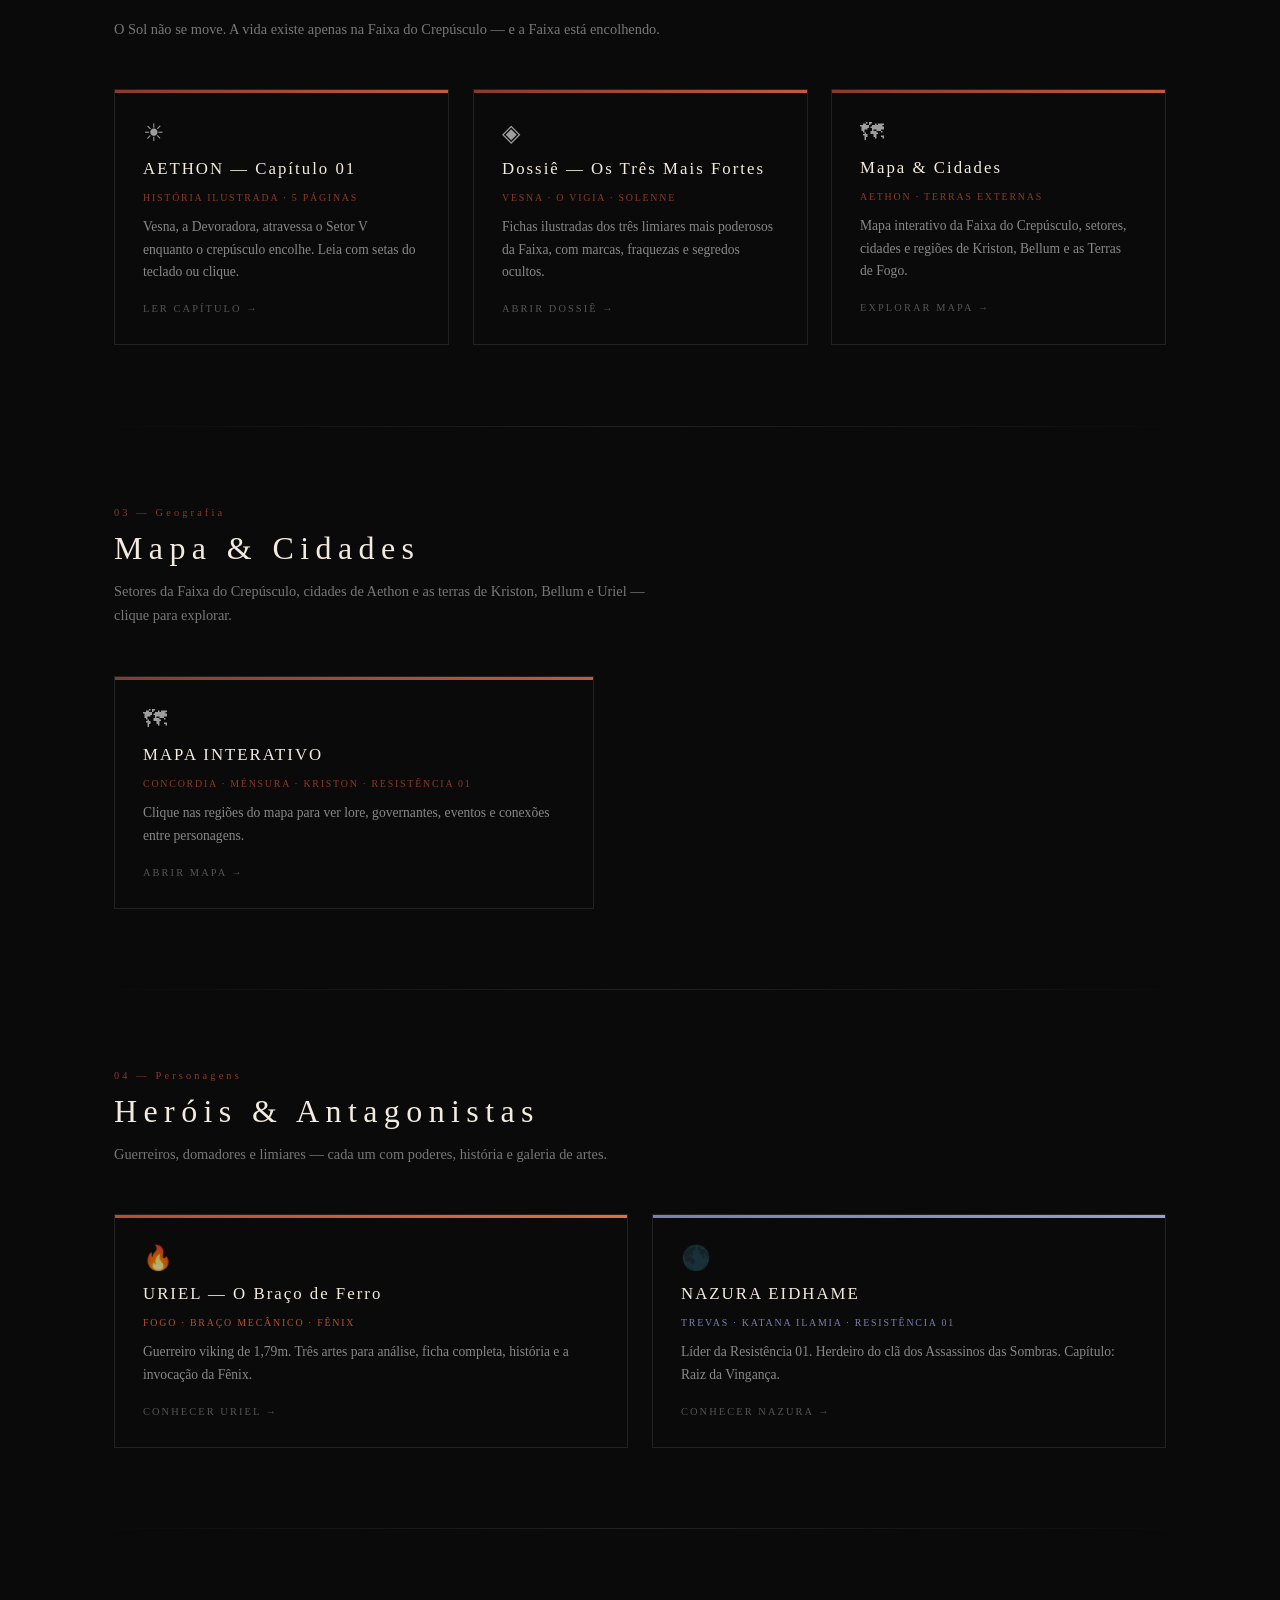
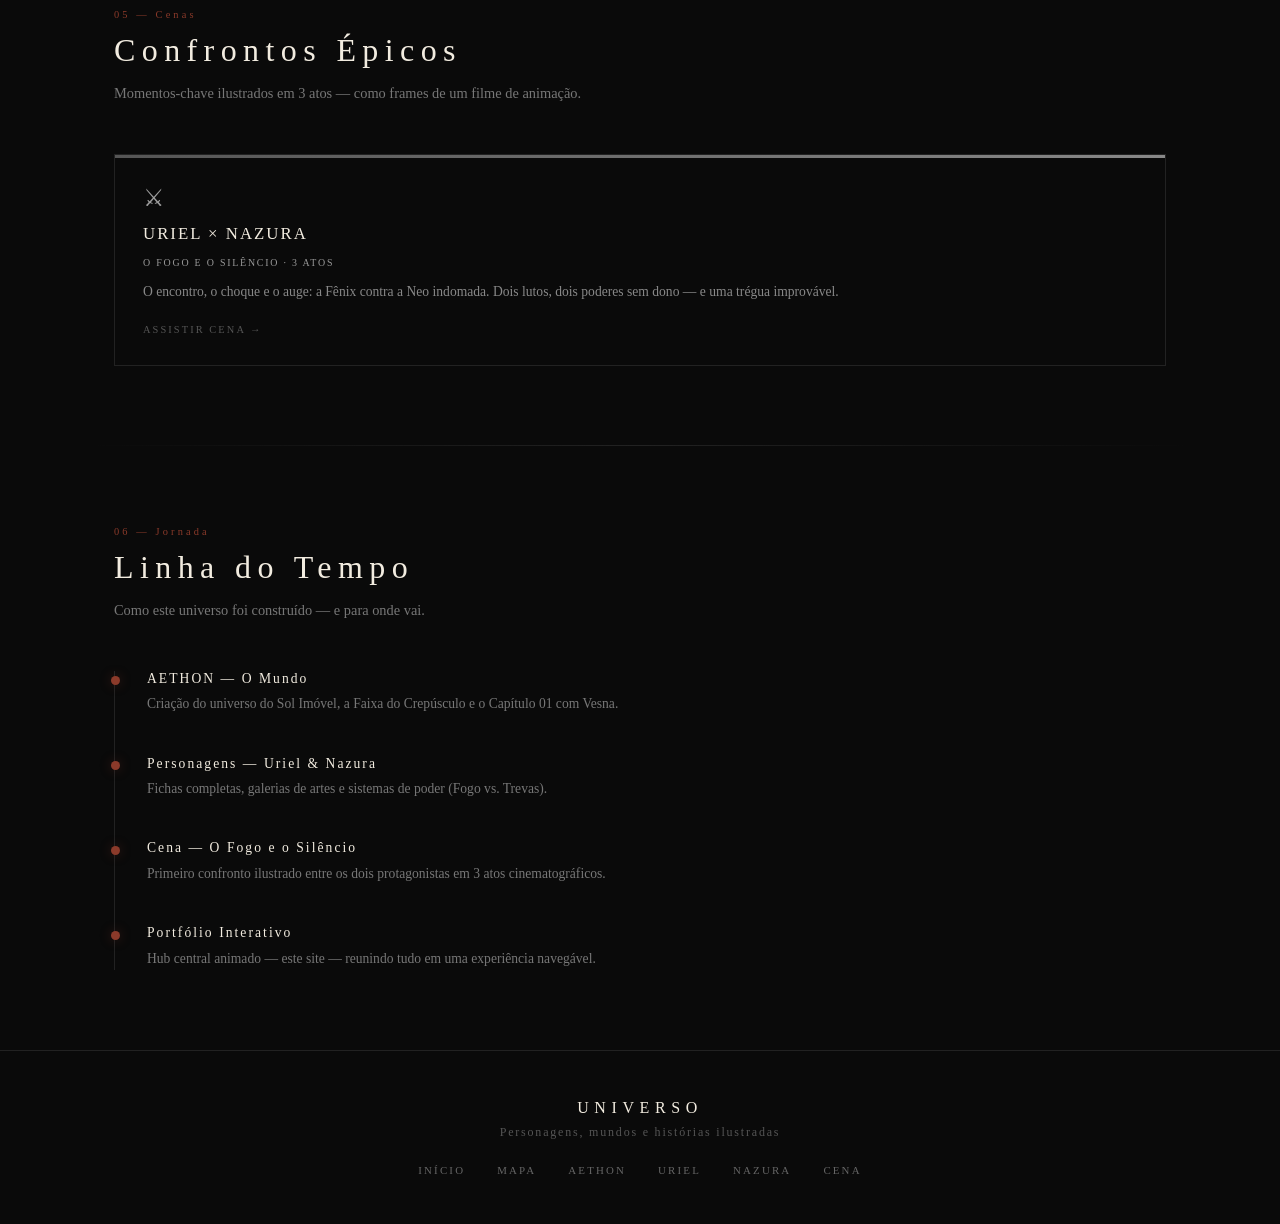
==== commit cb4ee11f: "Add interactive map and cities section for UNIVERSO Create mapa/index.html with clickable SVG maps f" ====
--- a/index.html
+++ b/index.html
@@ -16,6 +16,7 @@
   <ul class="nav-links">
     <li><a href="#sobre">Sobre</a></li>
     <li><a href="#mundos">Mundos</a></li>
+    <li><a href="#mapa">Mapa</a></li>
     <li><a href="#personagens">Personagens</a></li>
     <li><a href="#cenas">Cenas</a></li>
     <li><a href="#jornada">Jornada</a></li>
@@ -127,6 +128,43 @@
         <span class="card-arrow">Abrir dossiê →</span>
       </div>
     </a>
+
+    <a class="card card--mundo reveal reveal-delay-3" href="mapa/index.html" data-tilt>
+      <div class="card-accent card-accent--mundo"></div>
+      <div class="card-body">
+        <div class="card-icon">🗺</div>
+        <h3>Mapa &amp; Cidades</h3>
+        <span class="tag t-mundo">Aethon · Terras Externas</span>
+        <p>Mapa interativo da Faixa do Crepúsculo, setores, cidades e regiões de Kriston, Bellum e as Terras de Fogo.</p>
+        <span class="card-arrow">Explorar mapa →</span>
+      </div>
+    </a>
+  </div>
+</section>
+
+<div class="divider"></div>
+
+<!-- ── Mapa ── -->
+<section class="section" id="mapa">
+  <div class="section-header reveal">
+    <span class="section-num">03 — Geografia</span>
+    <h2 class="section-title">Mapa &amp; Cidades</h2>
+    <p class="section-desc">
+      Setores da Faixa do Crepúsculo, cidades de Aethon e as terras de Kriston, Bellum e Uriel — clique para explorar.
+    </p>
+  </div>
+
+  <div class="cards">
+    <a class="card card--mundo reveal reveal-delay-1" href="mapa/index.html" data-tilt style="max-width:480px">
+      <div class="card-accent card-accent--mundo"></div>
+      <div class="card-body">
+        <div class="card-icon">🗺</div>
+        <h3>MAPA INTERATIVO</h3>
+        <span class="tag t-mundo">Concordia · Ménsura · Kriston · Resistência 01</span>
+        <p>Clique nas regiões do mapa para ver lore, governantes, eventos e conexões entre personagens.</p>
+        <span class="card-arrow">Abrir mapa →</span>
+      </div>
+    </a>
   </div>
 </section>
 
@@ -135,7 +173,7 @@
 <!-- ── Personagens ── -->
 <section class="section" id="personagens">
   <div class="section-header reveal">
-    <span class="section-num">03 — Personagens</span>
+    <span class="section-num">04 — Personagens</span>
     <h2 class="section-title">Heróis &amp; Antagonistas</h2>
     <p class="section-desc">
       Guerreiros, domadores e limiares — cada um com poderes, história e galeria de artes.
@@ -172,7 +210,7 @@
 <!-- ── Cenas ── -->
 <section class="section" id="cenas">
   <div class="section-header reveal">
-    <span class="section-num">04 — Cenas</span>
+    <span class="section-num">05 — Cenas</span>
     <h2 class="section-title">Confrontos Épicos</h2>
     <p class="section-desc">
       Momentos-chave ilustrados em 3 atos — como frames de um filme de animação.
@@ -198,7 +236,7 @@
 <!-- ── Jornada ── -->
 <section class="section" id="jornada">
   <div class="section-header reveal">
-    <span class="section-num">05 — Jornada</span>
+    <span class="section-num">06 — Jornada</span>
     <h2 class="section-title">Linha do Tempo</h2>
     <p class="section-desc">Como este universo foi construído — e para onde vai.</p>
   </div>
@@ -229,6 +267,7 @@
   <p class="footer-sub">Personagens, mundos e histórias ilustradas</p>
   <nav class="footer-links">
     <a href="#inicio">Início</a>
+    <a href="mapa/index.html">Mapa</a>
     <a href="aethon/index.html">Aethon</a>
     <a href="uriel/index.html">Uriel</a>
     <a href="nazura/index.html">Nazura</a>
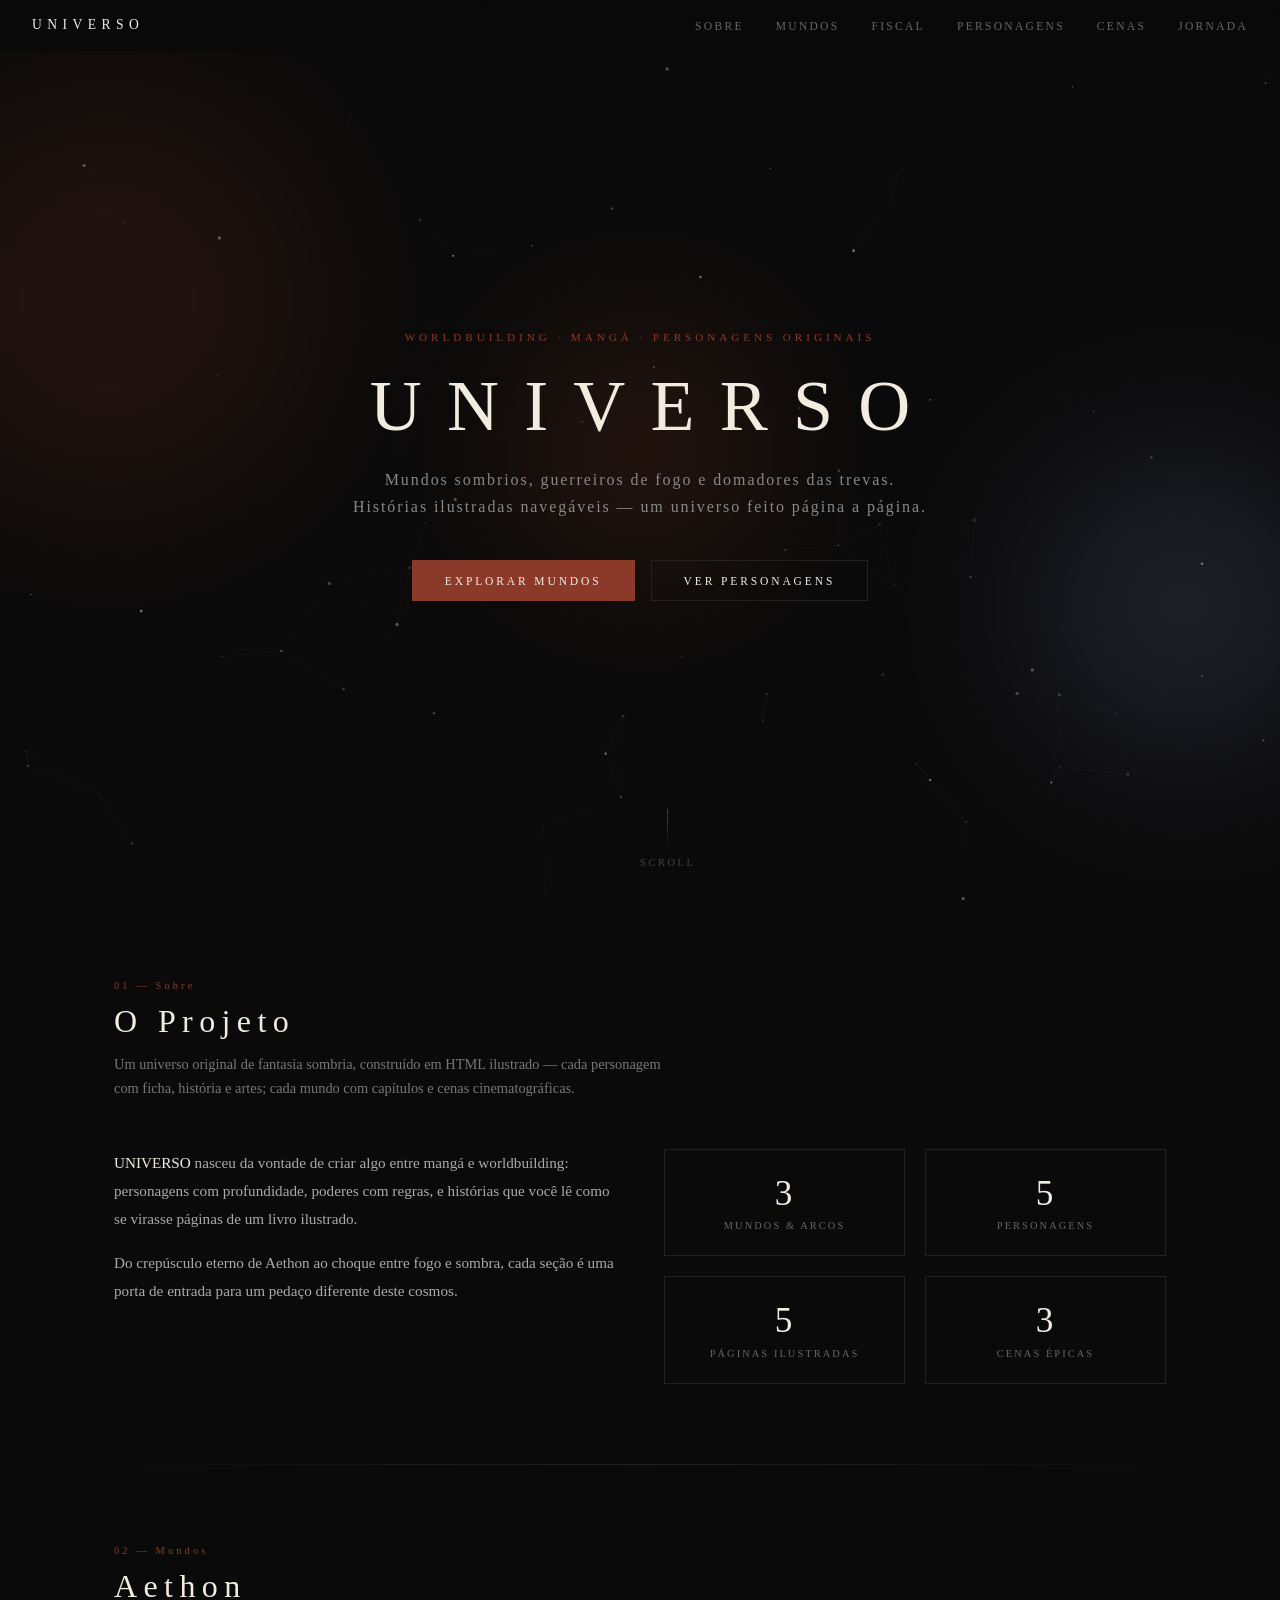
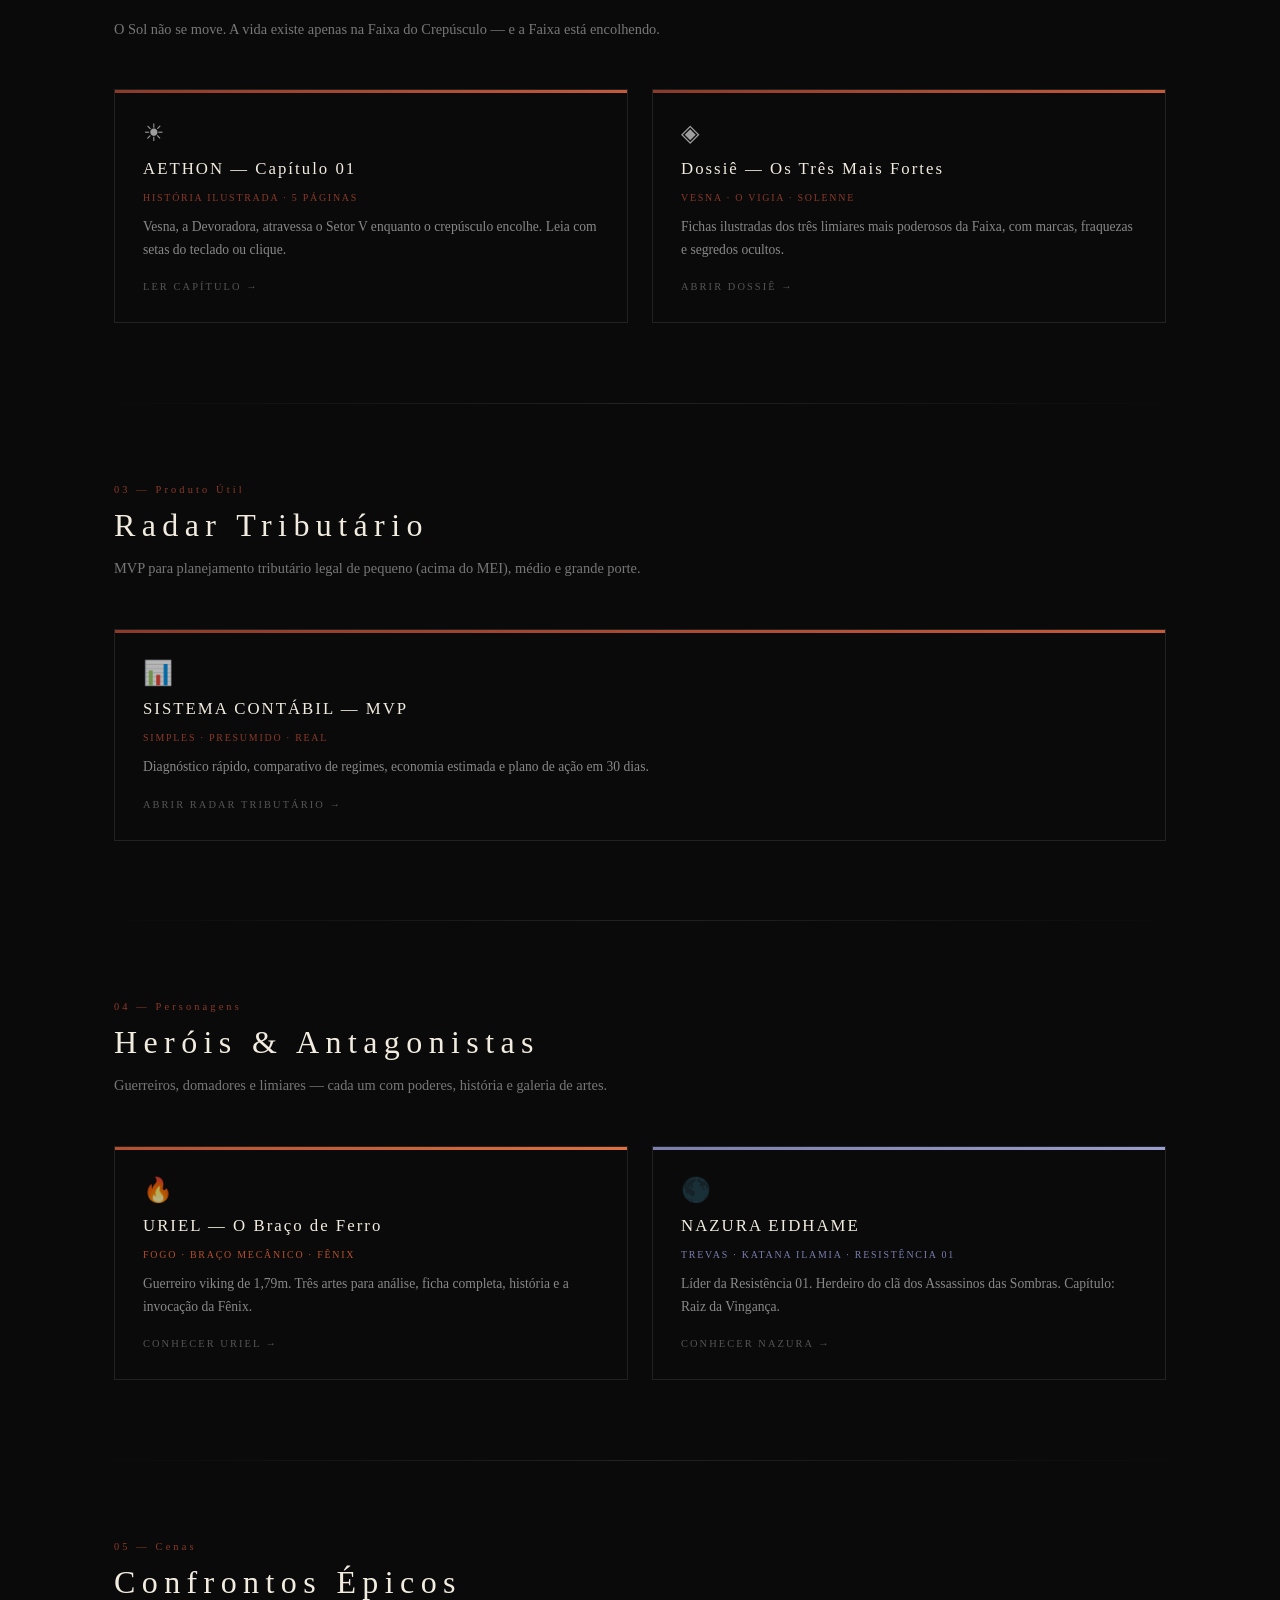
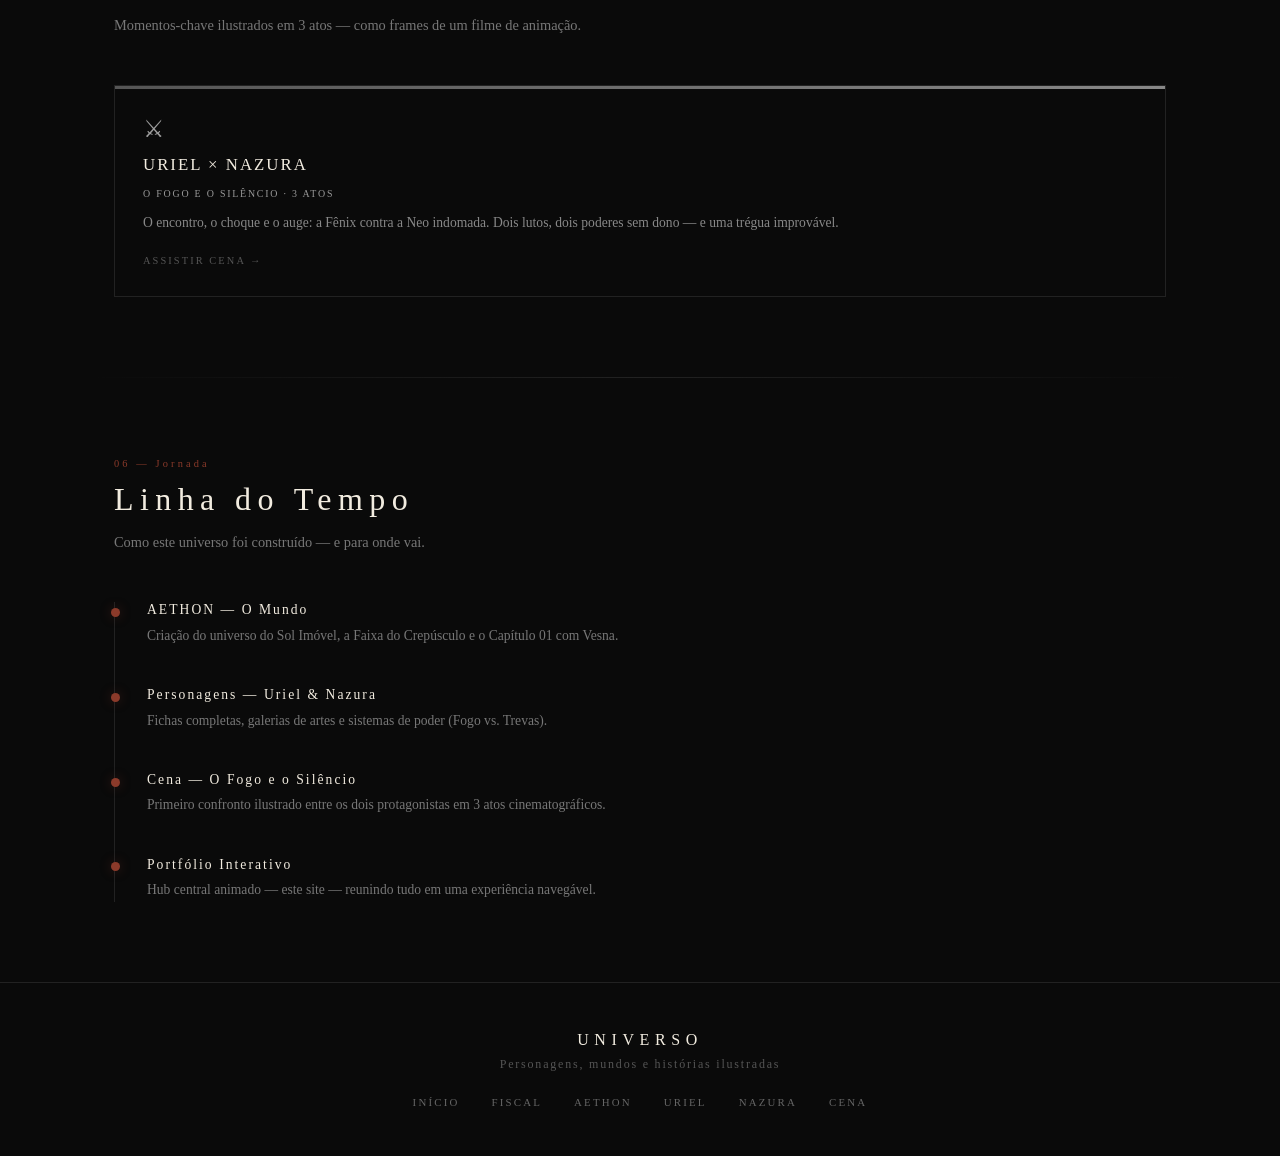
==== commit f4d9fcf2: "Add Radar Tributario MVP for business tax planning Create a practical fiscal tool targeting small bu" ====
--- a/index.html
+++ b/index.html
@@ -16,7 +16,7 @@
   <ul class="nav-links">
     <li><a href="#sobre">Sobre</a></li>
     <li><a href="#mundos">Mundos</a></li>
-    <li><a href="#mapa">Mapa</a></li>
+    <li><a href="#fiscal">Fiscal</a></li>
     <li><a href="#personagens">Personagens</a></li>
     <li><a href="#cenas">Cenas</a></li>
     <li><a href="#jornada">Jornada</a></li>
@@ -128,41 +128,30 @@
         <span class="card-arrow">Abrir dossiê →</span>
       </div>
     </a>
-
-    <a class="card card--mundo reveal reveal-delay-3" href="mapa/index.html" data-tilt>
+  </div>
+</section>
+
+<div class="divider"></div>
+
+<!-- ── Fiscal ── -->
+<section class="section" id="fiscal">
+  <div class="section-header reveal">
+    <span class="section-num">03 — Produto Útil</span>
+    <h2 class="section-title">Radar Tributário</h2>
+    <p class="section-desc">
+      MVP para planejamento tributário legal de pequeno (acima do MEI), médio e grande porte.
+    </p>
+  </div>
+
+  <div class="cards">
+    <a class="card card--mundo reveal reveal-delay-1" href="fiscal/index.html" data-tilt>
       <div class="card-accent card-accent--mundo"></div>
       <div class="card-body">
-        <div class="card-icon">🗺</div>
-        <h3>Mapa &amp; Cidades</h3>
-        <span class="tag t-mundo">Aethon · Terras Externas</span>
-        <p>Mapa interativo da Faixa do Crepúsculo, setores, cidades e regiões de Kriston, Bellum e as Terras de Fogo.</p>
-        <span class="card-arrow">Explorar mapa →</span>
-      </div>
-    </a>
-  </div>
-</section>
-
-<div class="divider"></div>
-
-<!-- ── Mapa ── -->
-<section class="section" id="mapa">
-  <div class="section-header reveal">
-    <span class="section-num">03 — Geografia</span>
-    <h2 class="section-title">Mapa &amp; Cidades</h2>
-    <p class="section-desc">
-      Setores da Faixa do Crepúsculo, cidades de Aethon e as terras de Kriston, Bellum e Uriel — clique para explorar.
-    </p>
-  </div>
-
-  <div class="cards">
-    <a class="card card--mundo reveal reveal-delay-1" href="mapa/index.html" data-tilt style="max-width:480px">
-      <div class="card-accent card-accent--mundo"></div>
-      <div class="card-body">
-        <div class="card-icon">🗺</div>
-        <h3>MAPA INTERATIVO</h3>
-        <span class="tag t-mundo">Concordia · Ménsura · Kriston · Resistência 01</span>
-        <p>Clique nas regiões do mapa para ver lore, governantes, eventos e conexões entre personagens.</p>
-        <span class="card-arrow">Abrir mapa →</span>
+        <div class="card-icon">📊</div>
+        <h3>SISTEMA CONTÁBIL — MVP</h3>
+        <span class="tag t-mundo">Simples · Presumido · Real</span>
+        <p>Diagnóstico rápido, comparativo de regimes, economia estimada e plano de ação em 30 dias.</p>
+        <span class="card-arrow">Abrir Radar Tributário →</span>
       </div>
     </a>
   </div>
@@ -267,7 +256,7 @@
   <p class="footer-sub">Personagens, mundos e histórias ilustradas</p>
   <nav class="footer-links">
     <a href="#inicio">Início</a>
-    <a href="mapa/index.html">Mapa</a>
+    <a href="fiscal/index.html">Fiscal</a>
     <a href="aethon/index.html">Aethon</a>
     <a href="uriel/index.html">Uriel</a>
     <a href="nazura/index.html">Nazura</a>
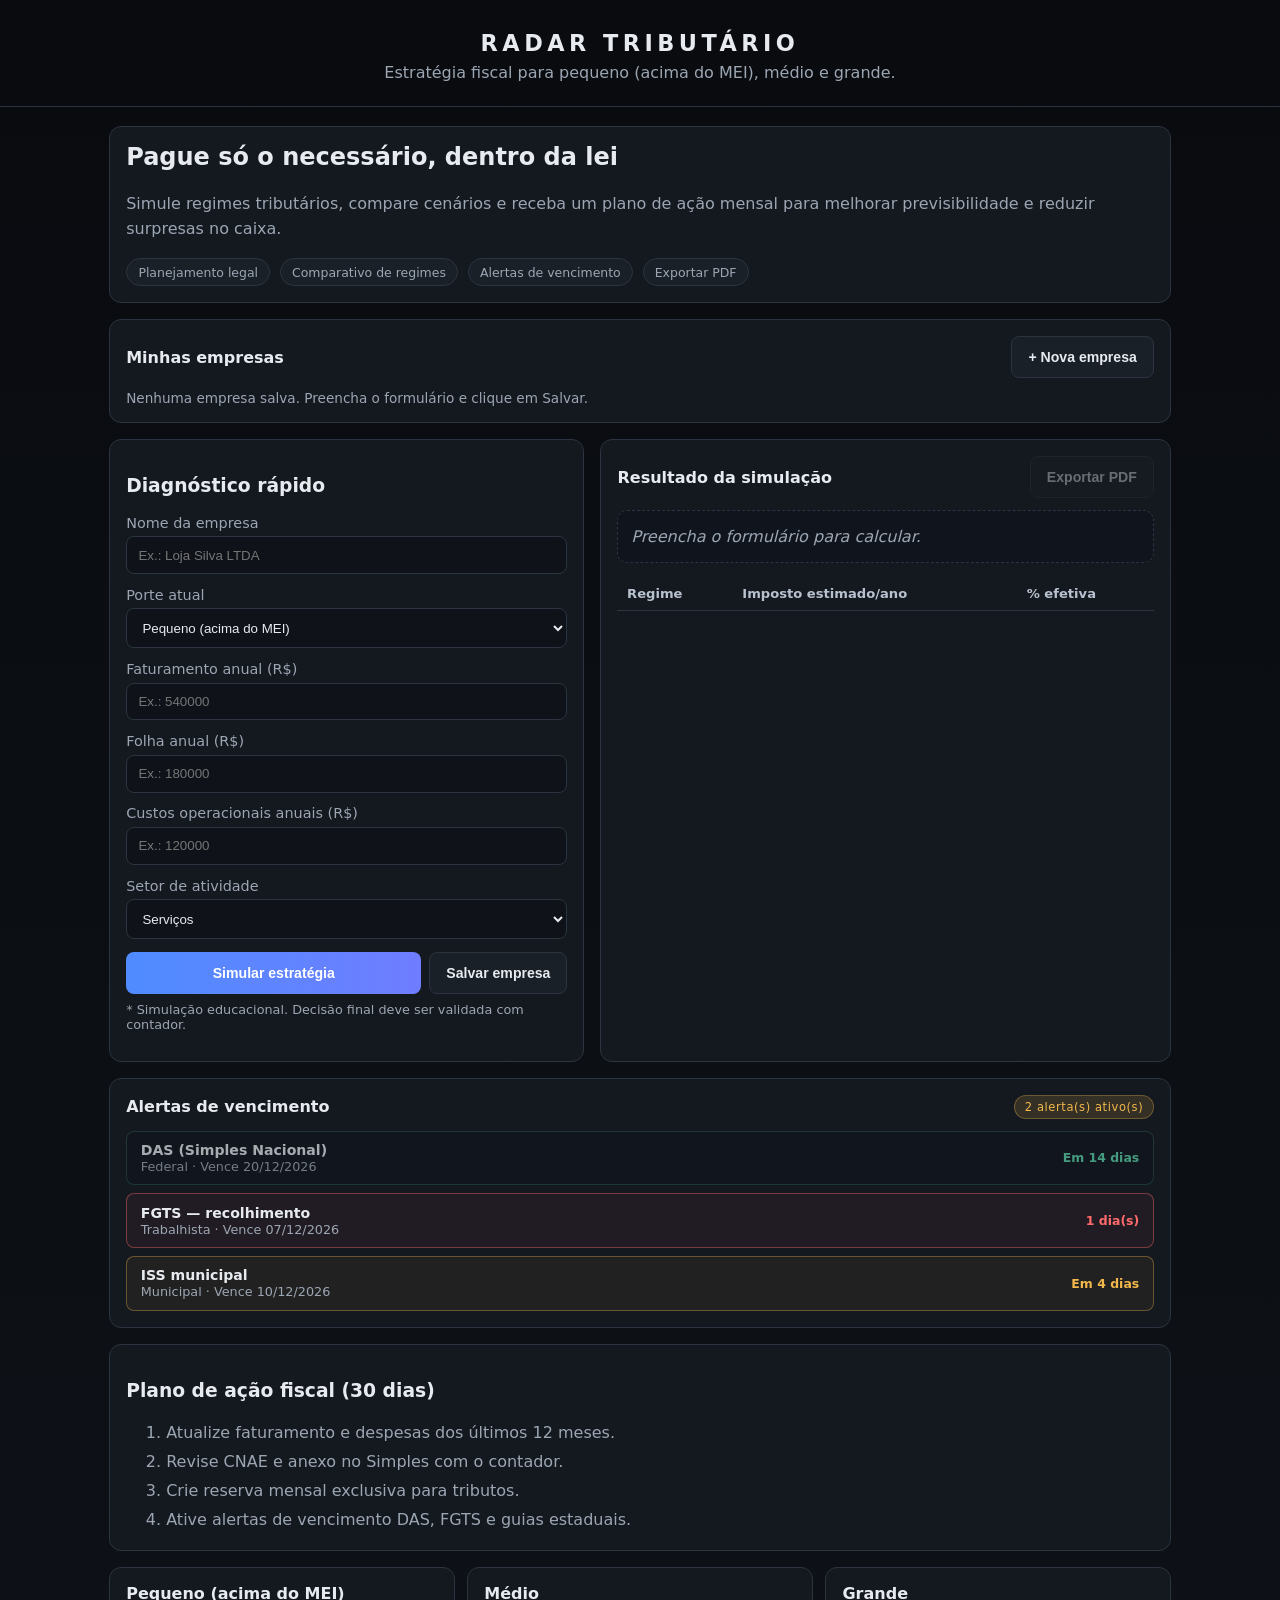
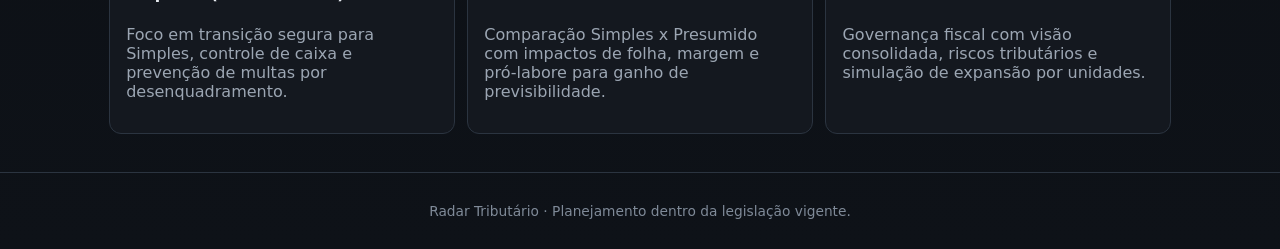
==== commit f0611b08: "Contabil standalone branch for import to Gabriel7z/CONTABIL Co-authored-by: Gabriel7z <Gabriel7z@use" ====
--- a/index.html
+++ b/index.html
@@ -3,267 +3,141 @@
 <head>
   <meta charset="UTF-8" />
   <meta name="viewport" content="width=device-width, initial-scale=1.0" />
-  <meta name="description" content="UNIVERSO — Portfólio interativo de worldbuilding, personagens originais e histórias ilustradas em estilo mangá." />
-  <title>UNIVERSO — Portfólio Interativo</title>
-  <link rel="stylesheet" href="assets/portfolio.css" />
+  <meta name="description" content="Radar Tributário — simulador fiscal por porte empresarial para planejamento tributário legal." />
+  <title>Radar Tributário</title>
+  <link rel="stylesheet" href="assets/styles.css" />
 </head>
 <body>
+  <header class="topbar">
+    <h1>RADAR TRIBUTÁRIO</h1>
+    <p>Estratégia fiscal para pequeno (acima do MEI), médio e grande.</p>
+  </header>
 
-<!-- ── Navegação ── -->
-<nav class="nav">
-  <a class="nav-logo" href="#">UNIVERSO</a>
-  <button class="nav-toggle" aria-label="Menu">MENU</button>
-  <ul class="nav-links">
-    <li><a href="#sobre">Sobre</a></li>
-    <li><a href="#mundos">Mundos</a></li>
-    <li><a href="#fiscal">Fiscal</a></li>
-    <li><a href="#personagens">Personagens</a></li>
-    <li><a href="#cenas">Cenas</a></li>
-    <li><a href="#jornada">Jornada</a></li>
-  </ul>
-</nav>
+  <main class="container">
+    <section class="hero card">
+      <h2>Pague só o necessário, dentro da lei</h2>
+      <p>
+        Simule regimes tributários, compare cenários e receba um plano de ação mensal para melhorar previsibilidade e reduzir surpresas no caixa.
+      </p>
+      <div class="hero-tags">
+        <span>Planejamento legal</span>
+        <span>Comparativo de regimes</span>
+        <span>Alertas de vencimento</span>
+        <span>Exportar PDF</span>
+      </div>
+    </section>
 
-<!-- ── Hero ── -->
-<section class="hero" id="inicio">
-  <canvas id="particles" aria-hidden="true"></canvas>
-  <div class="hero-orb hero-orb--1" aria-hidden="true"></div>
-  <div class="hero-orb hero-orb--2" aria-hidden="true"></div>
-  <div class="hero-orb hero-orb--3" aria-hidden="true"></div>
+    <section class="card companies-panel">
+      <div class="panel-head">
+        <h3>Minhas empresas</h3>
+        <button type="button" id="btnNovaEmpresa" class="btn-secondary">+ Nova empresa</button>
+      </div>
+      <div id="listaEmpresas" class="company-list"></div>
+    </section>
 
-  <div class="hero-content">
-    <p class="hero-label">Worldbuilding · Mangá · Personagens Originais</p>
-    <h1 class="hero-title">UNIVERSO</h1>
-    <p class="hero-sub">
-      Mundos sombrios, guerreiros de fogo e domadores das trevas.<br />
-      Histórias ilustradas navegáveis — um universo feito página a página.
-    </p>
-    <div class="hero-cta">
-      <a class="btn btn--primary" href="#mundos">Explorar mundos</a>
-      <a class="btn" href="#personagens">Ver personagens</a>
-    </div>
-  </div>
+    <section class="layout">
+      <form id="simulador" class="card form-panel">
+        <h3>Diagnóstico rápido</h3>
 
-  <div class="scroll-hint" aria-hidden="true">
-    <span></span>
-    Scroll
-  </div>
-</section>
+        <label>Nome da empresa
+          <input id="nomeEmpresa" type="text" placeholder="Ex.: Loja Silva LTDA" required />
+        </label>
 
-<!-- ── Sobre ── -->
-<section class="section" id="sobre">
-  <div class="section-header reveal">
-    <span class="section-num">01 — Sobre</span>
-    <h2 class="section-title">O Projeto</h2>
-    <p class="section-desc">
-      Um universo original de fantasia sombria, construído em HTML ilustrado —
-      cada personagem com ficha, história e artes; cada mundo com capítulos e cenas cinematográficas.
-    </p>
-  </div>
+        <label>Porte atual
+          <select id="porte" required>
+            <option value="pequeno">Pequeno (acima do MEI)</option>
+            <option value="medio">Médio</option>
+            <option value="grande">Grande</option>
+          </select>
+        </label>
 
-  <div class="about-grid">
-    <div class="about-text reveal reveal-delay-1">
-      <p>
-        <strong style="color: var(--paper); font-weight: 400;">UNIVERSO</strong> nasceu da vontade de
-        criar algo entre mangá e worldbuilding: personagens com profundidade, poderes com regras,
-        e histórias que você lê como se virasse páginas de um livro ilustrado.
-      </p>
-      <p>
-        Do crepúsculo eterno de Aethon ao choque entre fogo e sombra,
-        cada seção é uma porta de entrada para um pedaço diferente deste cosmos.
-      </p>
-    </div>
+        <label>Faturamento anual (R$)
+          <input id="faturamento" type="number" min="0" step="1000" placeholder="Ex.: 540000" required />
+        </label>
 
-    <div class="about-stats reveal reveal-delay-2">
-      <div class="stat">
-        <div class="stat-num" data-count="3" data-suffix="">0</div>
-        <div class="stat-label">Mundos &amp; Arcos</div>
+        <label>Folha anual (R$)
+          <input id="folha" type="number" min="0" step="1000" placeholder="Ex.: 180000" required />
+        </label>
+
+        <label>Custos operacionais anuais (R$)
+          <input id="custos" type="number" min="0" step="1000" placeholder="Ex.: 120000" required />
+        </label>
+
+        <label>Setor de atividade
+          <select id="setor" required>
+            <option value="servicos">Serviços</option>
+            <option value="comercio">Comércio</option>
+            <option value="industria">Indústria</option>
+          </select>
+        </label>
+
+        <div class="btn-row">
+          <button type="submit" class="btn-primary">Simular estratégia</button>
+          <button type="button" id="btnSalvarEmpresa" class="btn-secondary">Salvar empresa</button>
+        </div>
+        <p class="notice">* Simulação educacional. Decisão final deve ser validada com contador.</p>
+      </form>
+
+      <section class="card result-panel">
+        <div class="panel-head">
+          <h3>Resultado da simulação</h3>
+          <button type="button" id="btnExportarPdf" class="btn-secondary" disabled>Exportar PDF</button>
+        </div>
+        <div id="resumo" class="summary empty">Preencha o formulário para calcular.</div>
+
+        <div class="table-wrap">
+          <table>
+            <thead>
+              <tr>
+                <th>Regime</th>
+                <th>Imposto estimado/ano</th>
+                <th>% efetiva</th>
+              </tr>
+            </thead>
+            <tbody id="tabelaRegimes"></tbody>
+          </table>
+        </div>
+      </section>
+    </section>
+
+    <section class="card alerts-panel">
+      <div class="panel-head">
+        <h3>Alertas de vencimento</h3>
+        <span id="alertasResumo" class="badge">0 pendentes</span>
       </div>
-      <div class="stat">
-        <div class="stat-num" data-count="5" data-suffix="">0</div>
-        <div class="stat-label">Personagens</div>
-      </div>
-      <div class="stat">
-        <div class="stat-num" data-count="5" data-suffix="">0</div>
-        <div class="stat-label">Páginas ilustradas</div>
-      </div>
-      <div class="stat">
-        <div class="stat-num" data-count="3" data-suffix="">0</div>
-        <div class="stat-label">Cenas épicas</div>
-      </div>
-    </div>
-  </div>
-</section>
+      <div id="listaAlertas" class="alerts-list"></div>
+    </section>
 
-<div class="divider"></div>
+    <section class="card actions-panel">
+      <h3>Plano de ação fiscal (30 dias)</h3>
+      <ol id="planoAcao">
+        <li>Atualize faturamento e despesas dos últimos 12 meses.</li>
+        <li>Revise CNAE e anexo no Simples com o contador.</li>
+        <li>Crie reserva mensal exclusiva para tributos.</li>
+        <li>Ative alertas de vencimento DAS, FGTS e guias estaduais.</li>
+      </ol>
+    </section>
 
-<!-- ── Mundos ── -->
-<section class="section" id="mundos">
-  <div class="section-header reveal">
-    <span class="section-num">02 — Mundos</span>
-    <h2 class="section-title">Aethon</h2>
-    <p class="section-desc">
-      O Sol não se move. A vida existe apenas na Faixa do Crepúsculo — e a Faixa está encolhendo.
-    </p>
-  </div>
+    <section class="tiers">
+      <article class="card tier" id="tier-pequeno">
+        <h4>Pequeno (acima do MEI)</h4>
+        <p>Foco em transição segura para Simples, controle de caixa e prevenção de multas por desenquadramento.</p>
+      </article>
+      <article class="card tier" id="tier-medio">
+        <h4>Médio</h4>
+        <p>Comparação Simples x Presumido com impactos de folha, margem e pró-labore para ganho de previsibilidade.</p>
+      </article>
+      <article class="card tier" id="tier-grande">
+        <h4>Grande</h4>
+        <p>Governança fiscal com visão consolidada, riscos tributários e simulação de expansão por unidades.</p>
+      </article>
+    </section>
+  </main>
 
-  <div class="cards">
-    <a class="card card--mundo reveal reveal-delay-1" href="aethon/index.html" data-tilt>
-      <div class="card-accent card-accent--mundo"></div>
-      <div class="card-body">
-        <div class="card-icon">☀</div>
-        <h3>AETHON — Capítulo 01</h3>
-        <span class="tag t-mundo">História ilustrada · 5 páginas</span>
-        <p>Vesna, a Devoradora, atravessa o Setor V enquanto o crepúsculo encolhe. Leia com setas do teclado ou clique.</p>
-        <span class="card-arrow">Ler capítulo →</span>
-      </div>
-    </a>
+  <footer>
+    <p>Radar Tributário · Planejamento dentro da legislação vigente.</p>
+  </footer>
 
-    <a class="card card--mundo reveal reveal-delay-2" href="aethon/personagens.html" data-tilt>
-      <div class="card-accent card-accent--mundo"></div>
-      <div class="card-body">
-        <div class="card-icon">◈</div>
-        <h3>Dossiê — Os Três Mais Fortes</h3>
-        <span class="tag t-mundo">Vesna · O Vigia · Solenne</span>
-        <p>Fichas ilustradas dos três limiares mais poderosos da Faixa, com marcas, fraquezas e segredos ocultos.</p>
-        <span class="card-arrow">Abrir dossiê →</span>
-      </div>
-    </a>
-  </div>
-</section>
-
-<div class="divider"></div>
-
-<!-- ── Fiscal ── -->
-<section class="section" id="fiscal">
-  <div class="section-header reveal">
-    <span class="section-num">03 — Produto Útil</span>
-    <h2 class="section-title">Radar Tributário</h2>
-    <p class="section-desc">
-      MVP para planejamento tributário legal de pequeno (acima do MEI), médio e grande porte.
-    </p>
-  </div>
-
-  <div class="cards">
-    <a class="card card--mundo reveal reveal-delay-1" href="fiscal/index.html" data-tilt>
-      <div class="card-accent card-accent--mundo"></div>
-      <div class="card-body">
-        <div class="card-icon">📊</div>
-        <h3>SISTEMA CONTÁBIL — MVP</h3>
-        <span class="tag t-mundo">Simples · Presumido · Real</span>
-        <p>Diagnóstico rápido, comparativo de regimes, economia estimada e plano de ação em 30 dias.</p>
-        <span class="card-arrow">Abrir Radar Tributário →</span>
-      </div>
-    </a>
-  </div>
-</section>
-
-<div class="divider"></div>
-
-<!-- ── Personagens ── -->
-<section class="section" id="personagens">
-  <div class="section-header reveal">
-    <span class="section-num">04 — Personagens</span>
-    <h2 class="section-title">Heróis &amp; Antagonistas</h2>
-    <p class="section-desc">
-      Guerreiros, domadores e limiares — cada um com poderes, história e galeria de artes.
-    </p>
-  </div>
-
-  <div class="cards">
-    <a class="card card--fogo reveal reveal-delay-1" href="uriel/index.html" data-tilt>
-      <div class="card-accent card-accent--fogo"></div>
-      <div class="card-body">
-        <div class="card-icon">🔥</div>
-        <h3>URIEL — O Braço de Ferro</h3>
-        <span class="tag t-fogo">Fogo · Braço mecânico · Fênix</span>
-        <p>Guerreiro viking de 1,79m. Três artes para análise, ficha completa, história e a invocação da Fênix.</p>
-        <span class="card-arrow">Conhecer Uriel →</span>
-      </div>
-    </a>
-
-    <a class="card card--sombra reveal reveal-delay-2" href="nazura/index.html" data-tilt>
-      <div class="card-accent card-accent--sombra"></div>
-      <div class="card-body">
-        <div class="card-icon">🌑</div>
-        <h3>NAZURA EIDHAME</h3>
-        <span class="tag t-sombra">Trevas · Katana Ilamia · Resistência 01</span>
-        <p>Líder da Resistência 01. Herdeiro do clã dos Assassinos das Sombras. Capítulo: Raiz da Vingança.</p>
-        <span class="card-arrow">Conhecer Nazura →</span>
-      </div>
-    </a>
-  </div>
-</section>
-
-<div class="divider"></div>
-
-<!-- ── Cenas ── -->
-<section class="section" id="cenas">
-  <div class="section-header reveal">
-    <span class="section-num">05 — Cenas</span>
-    <h2 class="section-title">Confrontos Épicos</h2>
-    <p class="section-desc">
-      Momentos-chave ilustrados em 3 atos — como frames de um filme de animação.
-    </p>
-  </div>
-
-  <div class="cards">
-    <a class="card reveal reveal-delay-1" href="cena-uriel-nazura/index.html" data-tilt>
-      <div class="card-accent card-accent--cena"></div>
-      <div class="card-body">
-        <div class="card-icon">⚔</div>
-        <h3>URIEL × NAZURA</h3>
-        <span class="tag t-cena">O Fogo e o Silêncio · 3 atos</span>
-        <p>O encontro, o choque e o auge: a Fênix contra a Neo indomada. Dois lutos, dois poderes sem dono — e uma trégua improvável.</p>
-        <span class="card-arrow">Assistir cena →</span>
-      </div>
-    </a>
-  </div>
-</section>
-
-<div class="divider"></div>
-
-<!-- ── Jornada ── -->
-<section class="section" id="jornada">
-  <div class="section-header reveal">
-    <span class="section-num">06 — Jornada</span>
-    <h2 class="section-title">Linha do Tempo</h2>
-    <p class="section-desc">Como este universo foi construído — e para onde vai.</p>
-  </div>
-
-  <div class="timeline reveal reveal-delay-1">
-    <div class="timeline-item">
-      <h4>AETHON — O Mundo</h4>
-      <p>Criação do universo do Sol Imóvel, a Faixa do Crepúsculo e o Capítulo 01 com Vesna.</p>
-    </div>
-    <div class="timeline-item">
-      <h4>Personagens — Uriel &amp; Nazura</h4>
-      <p>Fichas completas, galerias de artes e sistemas de poder (Fogo vs. Trevas).</p>
-    </div>
-    <div class="timeline-item">
-      <h4>Cena — O Fogo e o Silêncio</h4>
-      <p>Primeiro confronto ilustrado entre os dois protagonistas em 3 atos cinematográficos.</p>
-    </div>
-    <div class="timeline-item">
-      <h4>Portfólio Interativo</h4>
-      <p>Hub central animado — este site — reunindo tudo em uma experiência navegável.</p>
-    </div>
-  </div>
-</section>
-
-<!-- ── Footer ── -->
-<footer class="footer">
-  <p class="footer-title">UNIVERSO</p>
-  <p class="footer-sub">Personagens, mundos e histórias ilustradas</p>
-  <nav class="footer-links">
-    <a href="#inicio">Início</a>
-    <a href="fiscal/index.html">Fiscal</a>
-    <a href="aethon/index.html">Aethon</a>
-    <a href="uriel/index.html">Uriel</a>
-    <a href="nazura/index.html">Nazura</a>
-    <a href="cena-uriel-nazura/index.html">Cena</a>
-  </nav>
-</footer>
-
-<script src="assets/portfolio.js"></script>
+  <script src="assets/app.js"></script>
 </body>
 </html>
--- a/assets/styles.css
+++ b/assets/styles.css
@@ -0,0 +1,236 @@
+:root {
+  --bg: #0b0d10;
+  --card: #14181f;
+  --card-2: #1a2028;
+  --text: #e7ebf0;
+  --muted: #9ca6b3;
+  --line: #2b3440;
+  --accent: #4f8cff;
+  --accent-2: #5ad3a9;
+  --warn: #f2b84b;
+  --danger: #ff6b6b;
+}
+
+* { box-sizing: border-box; }
+body {
+  margin: 0;
+  background: linear-gradient(180deg, #090b0f 0%, #0e1218 100%);
+  color: var(--text);
+  font-family: Inter, system-ui, -apple-system, Segoe UI, Roboto, sans-serif;
+}
+
+.topbar {
+  border-bottom: 1px solid var(--line);
+  padding: 1.5rem 1rem;
+  text-align: center;
+}
+.topbar h1 { margin: 0.4rem 0; font-size: 1.4rem; letter-spacing: 0.2em; }
+.topbar p { margin: 0; color: var(--muted); }
+.back { color: var(--accent); text-decoration: none; font-size: 0.9rem; }
+
+.container { max-width: 1100px; margin: 0 auto; padding: 1.2rem; }
+.card {
+  background: var(--card);
+  border: 1px solid var(--line);
+  border-radius: 12px;
+  padding: 1rem;
+}
+.hero h2 { margin-top: 0; }
+.hero p { color: var(--muted); line-height: 1.6; }
+.hero-tags { display: flex; gap: 0.6rem; flex-wrap: wrap; margin-top: 1rem; }
+.hero-tags span {
+  border: 1px solid var(--line);
+  background: var(--card-2);
+  border-radius: 999px;
+  padding: 0.35rem 0.7rem;
+  font-size: 0.78rem;
+  color: var(--muted);
+}
+
+.panel-head {
+  display: flex;
+  align-items: center;
+  justify-content: space-between;
+  gap: 0.75rem;
+  margin-bottom: 0.75rem;
+}
+.panel-head h3 { margin: 0; font-size: 1rem; }
+
+.companies-panel { margin-top: 1rem; }
+.company-list {
+  display: flex;
+  flex-wrap: wrap;
+  gap: 0.6rem;
+}
+.company-list.empty::after {
+  content: "Nenhuma empresa salva. Preencha o formulário e clique em Salvar.";
+  color: var(--muted);
+  font-size: 0.85rem;
+}
+.company-chip {
+  display: flex;
+  align-items: center;
+  gap: 0.5rem;
+  border: 1px solid var(--line);
+  background: var(--card-2);
+  border-radius: 999px;
+  padding: 0.35rem 0.5rem 0.35rem 0.85rem;
+  font-size: 0.82rem;
+  cursor: pointer;
+  transition: border-color 0.2s;
+}
+.company-chip:hover { border-color: #445; }
+.company-chip.active {
+  border-color: var(--accent);
+  background: rgba(79, 140, 255, 0.1);
+}
+.company-chip .del {
+  background: none;
+  border: none;
+  color: #666;
+  cursor: pointer;
+  font-size: 1rem;
+  line-height: 1;
+  padding: 0 0.2rem;
+}
+.company-chip .del:hover { color: var(--danger); }
+
+.layout {
+  display: grid;
+  grid-template-columns: 1fr 1.2fr;
+  gap: 1rem;
+  margin-top: 1rem;
+}
+.form-panel label { display: block; margin-bottom: 0.8rem; font-size: 0.9rem; color: var(--muted); }
+.form-panel input, .form-panel select {
+  width: 100%;
+  margin-top: 0.35rem;
+  padding: 0.65rem 0.7rem;
+  border-radius: 8px;
+  border: 1px solid var(--line);
+  background: #0f1319;
+  color: var(--text);
+}
+.btn-row { display: flex; gap: 0.5rem; flex-wrap: wrap; }
+.btn-primary, .btn-secondary {
+  border: none;
+  border-radius: 8px;
+  padding: 0.75rem 1rem;
+  font-weight: 600;
+  cursor: pointer;
+  font-size: 0.88rem;
+}
+.btn-primary {
+  flex: 1;
+  background: linear-gradient(90deg, var(--accent), #6f7dff);
+  color: white;
+}
+.btn-secondary {
+  background: var(--card-2);
+  border: 1px solid var(--line);
+  color: var(--text);
+}
+.btn-secondary:disabled {
+  opacity: 0.4;
+  cursor: not-allowed;
+}
+.notice { color: var(--muted); font-size: 0.8rem; margin-top: 0.5rem; }
+
+.result-panel .summary {
+  background: #10151d;
+  border: 1px dashed var(--line);
+  border-radius: 10px;
+  padding: 0.8rem;
+  margin-bottom: 0.8rem;
+  color: var(--muted);
+  line-height: 1.6;
+}
+.result-panel .summary.empty { font-style: italic; }
+.table-wrap { overflow: auto; }
+table { width: 100%; border-collapse: collapse; }
+th, td { border-bottom: 1px solid var(--line); padding: 0.6rem; text-align: left; }
+th { color: #b8c2cf; font-size: 0.82rem; }
+td { font-size: 0.92rem; }
+.best { color: var(--accent-2); font-weight: 600; }
+
+.badge {
+  font-size: 0.72rem;
+  letter-spacing: 0.05em;
+  padding: 0.25rem 0.6rem;
+  border-radius: 999px;
+  background: rgba(242, 184, 75, 0.15);
+  color: var(--warn);
+  border: 1px solid rgba(242, 184, 75, 0.3);
+}
+.badge.ok {
+  background: rgba(90, 211, 169, 0.12);
+  color: var(--accent-2);
+  border-color: rgba(90, 211, 169, 0.3);
+}
+
+.alerts-panel { margin-top: 1rem; }
+.alerts-list { display: flex; flex-direction: column; gap: 0.5rem; }
+.alert-item {
+  display: flex;
+  align-items: center;
+  justify-content: space-between;
+  gap: 0.75rem;
+  padding: 0.65rem 0.85rem;
+  border: 1px solid var(--line);
+  border-radius: 8px;
+  background: #10151d;
+  font-size: 0.88rem;
+}
+.alert-item.urgente { border-color: rgba(255, 107, 107, 0.4); background: rgba(255, 107, 107, 0.06); }
+.alert-item.proximo { border-color: rgba(242, 184, 75, 0.35); background: rgba(242, 184, 75, 0.06); }
+.alert-item.ok { border-color: rgba(90, 211, 169, 0.25); opacity: 0.7; }
+.alert-item .info { flex: 1; }
+.alert-item .info strong { display: block; color: var(--text); }
+.alert-item .info span { color: var(--muted); font-size: 0.8rem; }
+.alert-item .dias {
+  font-size: 0.78rem;
+  font-weight: 600;
+  white-space: nowrap;
+}
+.alert-item .dias.urgente { color: var(--danger); }
+.alert-item .dias.proximo { color: var(--warn); }
+.alert-item .dias.ok { color: var(--accent-2); }
+
+.actions-panel { margin-top: 1rem; }
+.actions-panel ol { color: var(--muted); line-height: 1.8; margin: 0.5rem 0 0; }
+
+.tiers {
+  margin-top: 1rem;
+  display: grid;
+  grid-template-columns: repeat(3, 1fr);
+  gap: 0.8rem;
+}
+.tier { transition: border-color 0.2s, transform 0.2s; }
+.tier.active {
+  border-color: var(--accent);
+  transform: translateY(-2px);
+  box-shadow: 0 8px 20px rgba(79, 140, 255, 0.15);
+}
+.tier h4 { margin-top: 0; }
+.tier p { color: var(--muted); }
+
+footer {
+  border-top: 1px solid var(--line);
+  margin-top: 1.2rem;
+  padding: 1rem;
+  text-align: center;
+  color: #7f8a98;
+  font-size: 0.86rem;
+}
+
+@media print {
+  body { background: white; color: black; }
+  .topbar, .companies-panel, .form-panel, .alerts-panel, .tiers, footer, .btn-row, .panel-head button { display: none !important; }
+  .card { border: 1px solid #ccc; box-shadow: none; }
+  .result-panel, .actions-panel { display: block !important; }
+}
+
+@media (max-width: 900px) {
+  .layout, .tiers { grid-template-columns: 1fr; }
+  .btn-row { flex-direction: column; }
+}
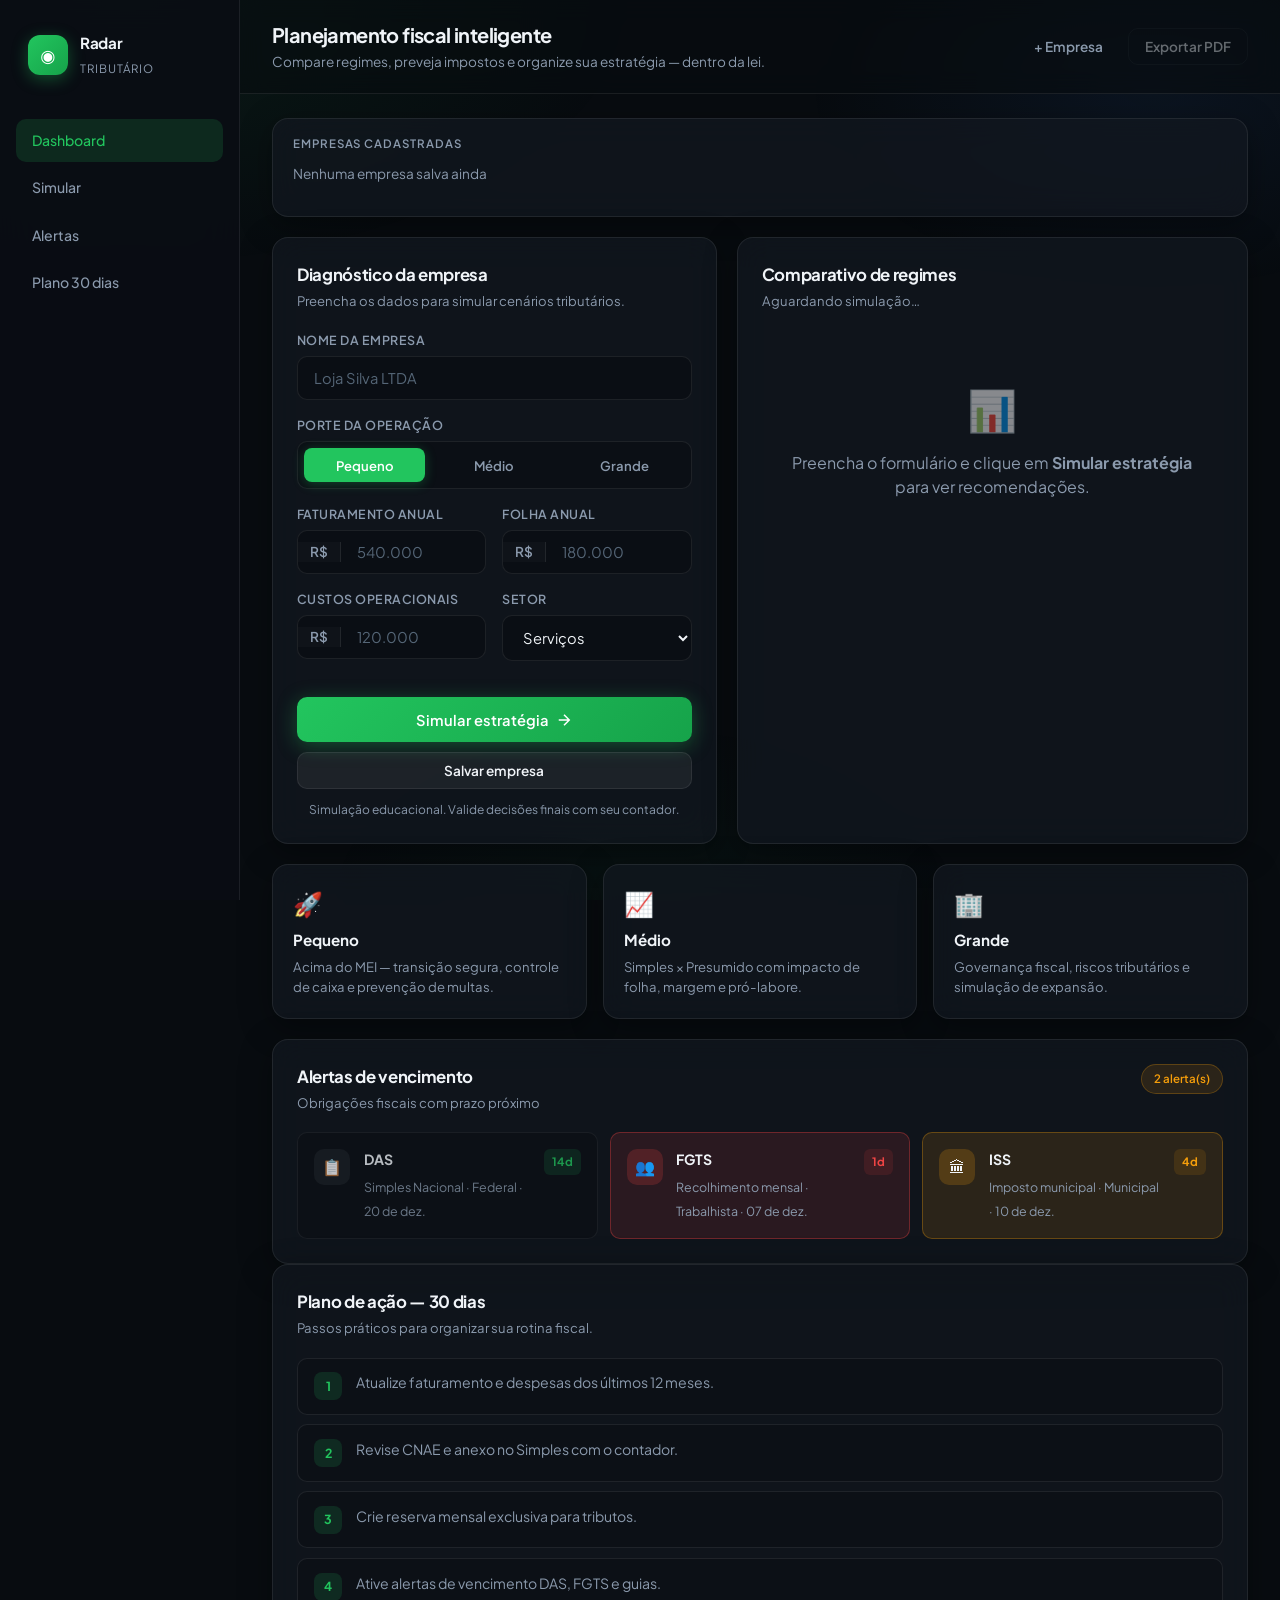
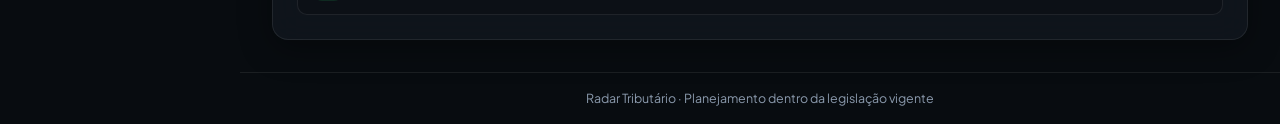
==== commit 64aa70e1: "Update CONTABIL standalone with modern fintech UI redesign Co-authored-by: Gabriel7z <Gabriel7z@user" ====
--- a/index.html
+++ b/index.html
@@ -3,140 +3,223 @@
 <head>
   <meta charset="UTF-8" />
   <meta name="viewport" content="width=device-width, initial-scale=1.0" />
-  <meta name="description" content="Radar Tributário — simulador fiscal por porte empresarial para planejamento tributário legal." />
+  <meta name="description" content="Radar Tributário — planejamento fiscal inteligente para pequeno, médio e grande porte." />
   <title>Radar Tributário</title>
+  <link rel="preconnect" href="https://fonts.googleapis.com" />
+  <link rel="preconnect" href="https://fonts.gstatic.com" crossorigin />
+  <link href="https://fonts.googleapis.com/css2?family=Plus+Jakarta+Sans:wght@400;500;600;700&display=swap" rel="stylesheet" />
   <link rel="stylesheet" href="assets/styles.css" />
 </head>
 <body>
-  <header class="topbar">
-    <h1>RADAR TRIBUTÁRIO</h1>
-    <p>Estratégia fiscal para pequeno (acima do MEI), médio e grande.</p>
-  </header>
-
-  <main class="container">
-    <section class="hero card">
-      <h2>Pague só o necessário, dentro da lei</h2>
-      <p>
-        Simule regimes tributários, compare cenários e receba um plano de ação mensal para melhorar previsibilidade e reduzir surpresas no caixa.
-      </p>
-      <div class="hero-tags">
-        <span>Planejamento legal</span>
-        <span>Comparativo de regimes</span>
-        <span>Alertas de vencimento</span>
-        <span>Exportar PDF</span>
-      </div>
-    </section>
-
-    <section class="card companies-panel">
-      <div class="panel-head">
-        <h3>Minhas empresas</h3>
-        <button type="button" id="btnNovaEmpresa" class="btn-secondary">+ Nova empresa</button>
-      </div>
-      <div id="listaEmpresas" class="company-list"></div>
-    </section>
-
-    <section class="layout">
-      <form id="simulador" class="card form-panel">
-        <h3>Diagnóstico rápido</h3>
-
-        <label>Nome da empresa
-          <input id="nomeEmpresa" type="text" placeholder="Ex.: Loja Silva LTDA" required />
-        </label>
-
-        <label>Porte atual
-          <select id="porte" required>
-            <option value="pequeno">Pequeno (acima do MEI)</option>
-            <option value="medio">Médio</option>
-            <option value="grande">Grande</option>
-          </select>
-        </label>
-
-        <label>Faturamento anual (R$)
-          <input id="faturamento" type="number" min="0" step="1000" placeholder="Ex.: 540000" required />
-        </label>
-
-        <label>Folha anual (R$)
-          <input id="folha" type="number" min="0" step="1000" placeholder="Ex.: 180000" required />
-        </label>
-
-        <label>Custos operacionais anuais (R$)
-          <input id="custos" type="number" min="0" step="1000" placeholder="Ex.: 120000" required />
-        </label>
-
-        <label>Setor de atividade
-          <select id="setor" required>
-            <option value="servicos">Serviços</option>
-            <option value="comercio">Comércio</option>
-            <option value="industria">Indústria</option>
-          </select>
-        </label>
-
-        <div class="btn-row">
-          <button type="submit" class="btn-primary">Simular estratégia</button>
-          <button type="button" id="btnSalvarEmpresa" class="btn-secondary">Salvar empresa</button>
+  <div class="bg-mesh" aria-hidden="true"></div>
+
+  <aside class="sidebar" id="sidebar">
+    <div class="brand">
+      <div class="brand-icon">◉</div>
+      <div>
+        <strong>Radar</strong>
+        <span>Tributário</span>
+      </div>
+    </div>
+    <nav class="sidebar-nav">
+      <a href="#dashboard" class="nav-item active" data-section="dashboard">Dashboard</a>
+      <a href="#simular" class="nav-item" data-section="simular">Simular</a>
+      <a href="#alertas" class="nav-item" data-section="alertas">Alertas</a>
+      <a href="#plano" class="nav-item" data-section="plano">Plano 30 dias</a>
+    </nav>
+    
+  </aside>
+
+  <div class="app">
+    <header class="app-header">
+      <button type="button" class="menu-btn" id="menuBtn" aria-label="Menu">☰</button>
+      <div class="header-text">
+        <h1>Planejamento fiscal inteligente</h1>
+        <p>Compare regimes, preveja impostos e organize sua estratégia — dentro da lei.</p>
+      </div>
+      <div class="header-actions">
+        <button type="button" id="btnNovaEmpresa" class="btn btn-ghost">+ Empresa</button>
+        <button type="button" id="btnExportarPdf" class="btn btn-outline" disabled>Exportar PDF</button>
+      </div>
+    </header>
+
+    <main class="app-main">
+      <!-- Empresas -->
+      <section class="glass companies-bar" id="dashboard">
+        <div class="section-label">Empresas cadastradas</div>
+        <div id="listaEmpresas" class="company-list"></div>
+      </section>
+
+      <!-- KPIs (aparecem após simular) -->
+      <section class="kpi-grid hidden" id="kpiGrid">
+        <article class="kpi-card">
+          <span class="kpi-label">Regime recomendado</span>
+          <strong class="kpi-value" id="kpiRegime">—</strong>
+          <span class="kpi-hint">Melhor custo estimado</span>
+        </article>
+        <article class="kpi-card">
+          <span class="kpi-label">Imposto / ano</span>
+          <strong class="kpi-value" id="kpiImposto">—</strong>
+          <span class="kpi-hint">Estimativa anual</span>
+        </article>
+        <article class="kpi-card accent">
+          <span class="kpi-label">Economia potencial</span>
+          <strong class="kpi-value" id="kpiEconomia">—</strong>
+          <span class="kpi-hint">vs. 2º melhor regime</span>
+        </article>
+        <article class="kpi-card">
+          <span class="kpi-label">Reserva mensal</span>
+          <strong class="kpi-value" id="kpiReserva">—</strong>
+          <span class="kpi-hint">Sugestão para caixa</span>
+        </article>
+      </section>
+
+      <div class="main-grid" id="simular">
+        <!-- Formulário -->
+        <section class="glass panel form-panel">
+          <div class="panel-header">
+            <h2>Diagnóstico da empresa</h2>
+            <p>Preencha os dados para simular cenários tributários.</p>
+          </div>
+
+          <form id="simulador">
+            <div class="field">
+              <label for="nomeEmpresa">Nome da empresa</label>
+              <input id="nomeEmpresa" type="text" placeholder="Loja Silva LTDA" required />
+            </div>
+
+            <div class="field">
+              <label>Porte da operação</label>
+              <div class="porte-pills" id="portePills">
+                <button type="button" class="pill active" data-porte="pequeno">Pequeno</button>
+                <button type="button" class="pill" data-porte="medio">Médio</button>
+                <button type="button" class="pill" data-porte="grande">Grande</button>
+              </div>
+              <select id="porte" hidden>
+                <option value="pequeno" selected>Pequeno</option>
+                <option value="medio">Médio</option>
+                <option value="grande">Grande</option>
+              </select>
+            </div>
+
+            <div class="field-row">
+              <div class="field">
+                <label for="faturamento">Faturamento anual</label>
+                <div class="input-prefix"><span>R$</span><input id="faturamento" type="number" min="0" step="1000" placeholder="540.000" required /></div>
+              </div>
+              <div class="field">
+                <label for="folha">Folha anual</label>
+                <div class="input-prefix"><span>R$</span><input id="folha" type="number" min="0" step="1000" placeholder="180.000" required /></div>
+              </div>
+            </div>
+
+            <div class="field-row">
+              <div class="field">
+                <label for="custos">Custos operacionais</label>
+                <div class="input-prefix"><span>R$</span><input id="custos" type="number" min="0" step="1000" placeholder="120.000" required /></div>
+              </div>
+              <div class="field">
+                <label for="setor">Setor</label>
+                <select id="setor" class="select-modern">
+                  <option value="servicos">Serviços</option>
+                  <option value="comercio">Comércio</option>
+                  <option value="industria">Indústria</option>
+                </select>
+              </div>
+            </div>
+
+            <div class="form-actions">
+              <button type="submit" class="btn btn-primary btn-lg">
+                <span>Simular estratégia</span>
+                <svg width="18" height="18" viewBox="0 0 24 24" fill="none" stroke="currentColor" stroke-width="2"><path d="M5 12h14M12 5l7 7-7 7"/></svg>
+              </button>
+              <button type="button" id="btnSalvarEmpresa" class="btn btn-secondary">Salvar empresa</button>
+            </div>
+            <p class="disclaimer">Simulação educacional. Valide decisões finais com seu contador.</p>
+          </form>
+        </section>
+
+        <!-- Resultados -->
+        <section class="glass panel result-panel">
+          <div class="panel-header">
+            <h2>Comparativo de regimes</h2>
+            <p id="resultSubtitle">Aguardando simulação…</p>
+          </div>
+
+          <div id="resumo" class="result-empty">
+            <div class="empty-icon">📊</div>
+            <p>Preencha o formulário e clique em <strong>Simular estratégia</strong> para ver recomendações.</p>
+          </div>
+
+          <div id="chartArea" class="chart-area hidden"></div>
+
+          <div class="table-modern hidden" id="tableWrap">
+            <table>
+              <thead>
+                <tr>
+                  <th>Regime</th>
+                  <th>Imposto/ano</th>
+                  <th>Alíquota</th>
+                </tr>
+              </thead>
+              <tbody id="tabelaRegimes"></tbody>
+            </table>
+          </div>
+        </section>
+      </div>
+
+      <!-- Portes info -->
+      <section class="tier-grid">
+        <article class="glass tier-card" id="tier-pequeno">
+          <div class="tier-icon">🚀</div>
+          <h3>Pequeno</h3>
+          <p>Acima do MEI — transição segura, controle de caixa e prevenção de multas.</p>
+        </article>
+        <article class="glass tier-card" id="tier-medio">
+          <div class="tier-icon">📈</div>
+          <h3>Médio</h3>
+          <p>Simples × Presumido com impacto de folha, margem e pró-labore.</p>
+        </article>
+        <article class="glass tier-card" id="tier-grande">
+          <div class="tier-icon">🏢</div>
+          <h3>Grande</h3>
+          <p>Governança fiscal, riscos tributários e simulação de expansão.</p>
+        </article>
+      </section>
+
+      <!-- Alertas -->
+      <section class="glass panel" id="alertas">
+        <div class="panel-header row">
+          <div>
+            <h2>Alertas de vencimento</h2>
+            <p>Obrigações fiscais com prazo próximo</p>
+          </div>
+          <span id="alertasResumo" class="status-pill warn">0 pendentes</span>
         </div>
-        <p class="notice">* Simulação educacional. Decisão final deve ser validada com contador.</p>
-      </form>
-
-      <section class="card result-panel">
-        <div class="panel-head">
-          <h3>Resultado da simulação</h3>
-          <button type="button" id="btnExportarPdf" class="btn-secondary" disabled>Exportar PDF</button>
+        <div id="listaAlertas" class="alerts-grid"></div>
+      </section>
+
+      <!-- Plano -->
+      <section class="glass panel" id="plano">
+        <div class="panel-header">
+          <h2>Plano de ação — 30 dias</h2>
+          <p>Passos práticos para organizar sua rotina fiscal.</p>
         </div>
-        <div id="resumo" class="summary empty">Preencha o formulário para calcular.</div>
-
-        <div class="table-wrap">
-          <table>
-            <thead>
-              <tr>
-                <th>Regime</th>
-                <th>Imposto estimado/ano</th>
-                <th>% efetiva</th>
-              </tr>
-            </thead>
-            <tbody id="tabelaRegimes"></tbody>
-          </table>
-        </div>
-      </section>
-    </section>
-
-    <section class="card alerts-panel">
-      <div class="panel-head">
-        <h3>Alertas de vencimento</h3>
-        <span id="alertasResumo" class="badge">0 pendentes</span>
-      </div>
-      <div id="listaAlertas" class="alerts-list"></div>
-    </section>
-
-    <section class="card actions-panel">
-      <h3>Plano de ação fiscal (30 dias)</h3>
-      <ol id="planoAcao">
-        <li>Atualize faturamento e despesas dos últimos 12 meses.</li>
-        <li>Revise CNAE e anexo no Simples com o contador.</li>
-        <li>Crie reserva mensal exclusiva para tributos.</li>
-        <li>Ative alertas de vencimento DAS, FGTS e guias estaduais.</li>
-      </ol>
-    </section>
-
-    <section class="tiers">
-      <article class="card tier" id="tier-pequeno">
-        <h4>Pequeno (acima do MEI)</h4>
-        <p>Foco em transição segura para Simples, controle de caixa e prevenção de multas por desenquadramento.</p>
-      </article>
-      <article class="card tier" id="tier-medio">
-        <h4>Médio</h4>
-        <p>Comparação Simples x Presumido com impactos de folha, margem e pró-labore para ganho de previsibilidade.</p>
-      </article>
-      <article class="card tier" id="tier-grande">
-        <h4>Grande</h4>
-        <p>Governança fiscal com visão consolidada, riscos tributários e simulação de expansão por unidades.</p>
-      </article>
-    </section>
-  </main>
-
-  <footer>
-    <p>Radar Tributário · Planejamento dentro da legislação vigente.</p>
-  </footer>
+        <ol id="planoAcao" class="action-list">
+          <li><span class="step-num">1</span><span>Atualize faturamento e despesas dos últimos 12 meses.</span></li>
+          <li><span class="step-num">2</span><span>Revise CNAE e anexo no Simples com o contador.</span></li>
+          <li><span class="step-num">3</span><span>Crie reserva mensal exclusiva para tributos.</span></li>
+          <li><span class="step-num">4</span><span>Ative alertas de vencimento DAS, FGTS e guias.</span></li>
+        </ol>
+      </section>
+    </main>
+
+    <footer class="app-footer">
+      <p>Radar Tributário · Planejamento dentro da legislação vigente</p>
+    </footer>
+  </div>
+
+  <div id="toast" class="toast hidden"></div>
 
   <script src="assets/app.js"></script>
 </body>
--- a/assets/styles.css
+++ b/assets/styles.css
@@ -1,236 +1,847 @@
 :root {
-  --bg: #0b0d10;
-  --card: #14181f;
-  --card-2: #1a2028;
-  --text: #e7ebf0;
-  --muted: #9ca6b3;
-  --line: #2b3440;
-  --accent: #4f8cff;
-  --accent-2: #5ad3a9;
-  --warn: #f2b84b;
-  --danger: #ff6b6b;
-}
-
-* { box-sizing: border-box; }
+  --bg: #080c10;
+  --surface: rgba(18, 24, 32, 0.72);
+  --surface-solid: #121820;
+  --border: rgba(255, 255, 255, 0.08);
+  --border-hover: rgba(255, 255, 255, 0.14);
+  --text: #f0f4f8;
+  --text-muted: #8b9aad;
+  --accent: #22c55e;
+  --accent-dim: rgba(34, 197, 94, 0.15);
+  --blue: #3b82f6;
+  --blue-dim: rgba(59, 130, 246, 0.12);
+  --warn: #f59e0b;
+  --warn-dim: rgba(245, 158, 11, 0.12);
+  --danger: #ef4444;
+  --danger-dim: rgba(239, 68, 68, 0.12);
+  --radius: 16px;
+  --radius-sm: 10px;
+  --shadow: 0 8px 32px rgba(0, 0, 0, 0.35);
+  --sidebar-w: 240px;
+  --font: "Plus Jakarta Sans", system-ui, sans-serif;
+}
+
+*, *::before, *::after { box-sizing: border-box; margin: 0; padding: 0; }
+
+html { scroll-behavior: smooth; }
+
 body {
-  margin: 0;
-  background: linear-gradient(180deg, #090b0f 0%, #0e1218 100%);
+  font-family: var(--font);
+  background: var(--bg);
   color: var(--text);
-  font-family: Inter, system-ui, -apple-system, Segoe UI, Roboto, sans-serif;
-}
-
-.topbar {
-  border-bottom: 1px solid var(--line);
+  min-height: 100vh;
+  line-height: 1.5;
+  -webkit-font-smoothing: antialiased;
+}
+
+.bg-mesh {
+  position: fixed;
+  inset: 0;
+  z-index: 0;
+  background:
+    radial-gradient(ellipse 80% 60% at 10% 0%, rgba(34, 197, 94, 0.08), transparent 50%),
+    radial-gradient(ellipse 60% 50% at 90% 10%, rgba(59, 130, 246, 0.07), transparent 45%),
+    radial-gradient(ellipse 50% 40% at 50% 100%, rgba(34, 197, 94, 0.04), transparent 50%);
+  pointer-events: none;
+}
+
+/* ── Sidebar ── */
+.sidebar {
+  position: fixed;
+  top: 0;
+  left: 0;
+  bottom: 0;
+  width: var(--sidebar-w);
+  z-index: 100;
+  background: rgba(10, 14, 20, 0.92);
+  backdrop-filter: blur(20px);
+  border-right: 1px solid var(--border);
   padding: 1.5rem 1rem;
+  display: flex;
+  flex-direction: column;
+  transition: transform 0.3s ease;
+}
+
+.brand {
+  display: flex;
+  align-items: center;
+  gap: 0.75rem;
+  padding: 0.5rem 0.75rem;
+  margin-bottom: 2rem;
+}
+
+.brand-icon {
+  width: 40px;
+  height: 40px;
+  border-radius: 12px;
+  background: linear-gradient(135deg, var(--accent), #16a34a);
+  display: flex;
+  align-items: center;
+  justify-content: center;
+  font-size: 1.1rem;
+  color: white;
+  box-shadow: 0 4px 16px rgba(34, 197, 94, 0.35);
+}
+
+.brand strong {
+  display: block;
+  font-size: 0.95rem;
+  font-weight: 700;
+  letter-spacing: -0.02em;
+}
+
+.brand span {
+  font-size: 0.72rem;
+  color: var(--text-muted);
+  text-transform: uppercase;
+  letter-spacing: 0.08em;
+}
+
+.sidebar-nav {
+  display: flex;
+  flex-direction: column;
+  gap: 0.25rem;
+  flex: 1;
+}
+
+.nav-item {
+  padding: 0.7rem 1rem;
+  border-radius: var(--radius-sm);
+  color: var(--text-muted);
+  text-decoration: none;
+  font-size: 0.88rem;
+  font-weight: 500;
+  transition: background 0.2s, color 0.2s;
+}
+
+.nav-item:hover {
+  background: rgba(255, 255, 255, 0.04);
+  color: var(--text);
+}
+
+.nav-item.active {
+  background: var(--accent-dim);
+  color: var(--accent);
+}
+
+.sidebar-back {
+  font-size: 0.8rem;
+  color: var(--text-muted);
+  text-decoration: none;
+  padding: 0.75rem 1rem;
+  border-top: 1px solid var(--border);
+  margin-top: 1rem;
+  transition: color 0.2s;
+}
+
+.sidebar-back:hover { color: var(--text); }
+
+/* ── App shell ── */
+.app {
+  position: relative;
+  z-index: 1;
+  margin-left: var(--sidebar-w);
+  min-height: 100vh;
+  display: flex;
+  flex-direction: column;
+}
+
+.app-header {
+  display: flex;
+  align-items: center;
+  gap: 1rem;
+  padding: 1.25rem 2rem;
+  border-bottom: 1px solid var(--border);
+  background: rgba(8, 12, 16, 0.6);
+  backdrop-filter: blur(12px);
+  position: sticky;
+  top: 0;
+  z-index: 50;
+}
+
+.menu-btn {
+  display: none;
+  background: var(--surface-solid);
+  border: 1px solid var(--border);
+  color: var(--text);
+  width: 40px;
+  height: 40px;
+  border-radius: var(--radius-sm);
+  cursor: pointer;
+  font-size: 1.1rem;
+}
+
+.header-text { flex: 1; min-width: 0; }
+
+.header-text h1 {
+  font-size: 1.25rem;
+  font-weight: 700;
+  letter-spacing: -0.03em;
+}
+
+.header-text p {
+  font-size: 0.85rem;
+  color: var(--text-muted);
+  margin-top: 0.15rem;
+}
+
+.header-actions {
+  display: flex;
+  gap: 0.5rem;
+  flex-shrink: 0;
+}
+
+.app-main {
+  flex: 1;
+  padding: 1.5rem 2rem 2rem;
+  max-width: 1280px;
+  width: 100%;
+}
+
+.app-footer {
+  padding: 1rem 2rem;
+  border-top: 1px solid var(--border);
   text-align: center;
-}
-.topbar h1 { margin: 0.4rem 0; font-size: 1.4rem; letter-spacing: 0.2em; }
-.topbar p { margin: 0; color: var(--muted); }
-.back { color: var(--accent); text-decoration: none; font-size: 0.9rem; }
-
-.container { max-width: 1100px; margin: 0 auto; padding: 1.2rem; }
-.card {
-  background: var(--card);
-  border: 1px solid var(--line);
-  border-radius: 12px;
-  padding: 1rem;
-}
-.hero h2 { margin-top: 0; }
-.hero p { color: var(--muted); line-height: 1.6; }
-.hero-tags { display: flex; gap: 0.6rem; flex-wrap: wrap; margin-top: 1rem; }
-.hero-tags span {
-  border: 1px solid var(--line);
-  background: var(--card-2);
+  font-size: 0.78rem;
+  color: var(--text-muted);
+}
+
+/* ── Glass panels ── */
+.glass {
+  background: var(--surface);
+  backdrop-filter: blur(16px);
+  border: 1px solid var(--border);
+  border-radius: var(--radius);
+  box-shadow: var(--shadow);
+}
+
+.panel { padding: 1.5rem; }
+
+.panel-header { margin-bottom: 1.25rem; }
+.panel-header.row {
+  display: flex;
+  align-items: flex-start;
+  justify-content: space-between;
+  gap: 1rem;
+}
+
+.panel-header h2 {
+  font-size: 1.05rem;
+  font-weight: 700;
+  letter-spacing: -0.02em;
+}
+
+.panel-header p {
+  font-size: 0.82rem;
+  color: var(--text-muted);
+  margin-top: 0.25rem;
+}
+
+.section-label {
+  font-size: 0.72rem;
+  font-weight: 600;
+  text-transform: uppercase;
+  letter-spacing: 0.08em;
+  color: var(--text-muted);
+  margin-bottom: 0.75rem;
+}
+
+/* ── Buttons ── */
+.btn {
+  display: inline-flex;
+  align-items: center;
+  justify-content: center;
+  gap: 0.4rem;
+  padding: 0.55rem 1rem;
+  border-radius: var(--radius-sm);
+  font-family: inherit;
+  font-size: 0.85rem;
+  font-weight: 600;
+  cursor: pointer;
+  border: none;
+  transition: transform 0.15s, box-shadow 0.15s, background 0.2s;
+}
+
+.btn:active { transform: scale(0.98); }
+
+.btn-primary {
+  background: linear-gradient(135deg, #22c55e, #16a34a);
+  color: white;
+  box-shadow: 0 4px 20px rgba(34, 197, 94, 0.35);
+}
+
+.btn-primary:hover {
+  box-shadow: 0 6px 28px rgba(34, 197, 94, 0.45);
+}
+
+.btn-lg { padding: 0.85rem 1.5rem; font-size: 0.92rem; width: 100%; }
+
+.btn-secondary {
+  background: rgba(255, 255, 255, 0.06);
+  border: 1px solid var(--border);
+  color: var(--text);
+}
+
+.btn-secondary:hover { background: rgba(255, 255, 255, 0.1); }
+
+.btn-outline {
+  background: transparent;
+  border: 1px solid var(--border);
+  color: var(--text);
+}
+
+.btn-outline:hover:not(:disabled) { border-color: var(--border-hover); }
+
+.btn-outline:disabled, .btn:disabled {
+  opacity: 0.4;
+  cursor: not-allowed;
+}
+
+.btn-ghost {
+  background: transparent;
+  color: var(--text-muted);
+  border: 1px solid transparent;
+}
+
+.btn-ghost:hover { color: var(--text); background: rgba(255,255,255,0.04); }
+
+/* ── Companies ── */
+.companies-bar { padding: 1rem 1.25rem; margin-bottom: 1.25rem; }
+
+.company-list {
+  display: flex;
+  flex-wrap: wrap;
+  gap: 0.5rem;
+  min-height: 36px;
+}
+
+.company-list.empty::after {
+  content: "Nenhuma empresa salva ainda";
+  color: var(--text-muted);
+  font-size: 0.85rem;
+}
+
+.company-chip {
+  display: inline-flex;
+  align-items: center;
+  gap: 0.4rem;
+  padding: 0.4rem 0.5rem 0.4rem 0.9rem;
+  background: rgba(255, 255, 255, 0.05);
+  border: 1px solid var(--border);
   border-radius: 999px;
-  padding: 0.35rem 0.7rem;
-  font-size: 0.78rem;
-  color: var(--muted);
-}
-
-.panel-head {
-  display: flex;
-  align-items: center;
-  justify-content: space-between;
-  gap: 0.75rem;
-  margin-bottom: 0.75rem;
-}
-.panel-head h3 { margin: 0; font-size: 1rem; }
-
-.companies-panel { margin-top: 1rem; }
-.company-list {
-  display: flex;
-  flex-wrap: wrap;
-  gap: 0.6rem;
-}
-.company-list.empty::after {
-  content: "Nenhuma empresa salva. Preencha o formulário e clique em Salvar.";
-  color: var(--muted);
-  font-size: 0.85rem;
-}
-.company-chip {
-  display: flex;
-  align-items: center;
-  gap: 0.5rem;
-  border: 1px solid var(--line);
-  background: var(--card-2);
-  border-radius: 999px;
-  padding: 0.35rem 0.5rem 0.35rem 0.85rem;
   font-size: 0.82rem;
+  font-weight: 500;
   cursor: pointer;
-  transition: border-color 0.2s;
-}
-.company-chip:hover { border-color: #445; }
+  transition: border-color 0.2s, background 0.2s;
+}
+
+.company-chip:hover { border-color: var(--border-hover); }
 .company-chip.active {
   border-color: var(--accent);
-  background: rgba(79, 140, 255, 0.1);
-}
+  background: var(--accent-dim);
+  color: var(--accent);
+}
+
 .company-chip .del {
   background: none;
   border: none;
-  color: #666;
+  color: var(--text-muted);
   cursor: pointer;
   font-size: 1rem;
   line-height: 1;
-  padding: 0 0.2rem;
-}
+  padding: 0 0.25rem;
+  border-radius: 4px;
+}
+
 .company-chip .del:hover { color: var(--danger); }
 
-.layout {
+/* ── KPI grid ── */
+.kpi-grid {
   display: grid;
-  grid-template-columns: 1fr 1.2fr;
+  grid-template-columns: repeat(4, 1fr);
   gap: 1rem;
-  margin-top: 1rem;
-}
-.form-panel label { display: block; margin-bottom: 0.8rem; font-size: 0.9rem; color: var(--muted); }
-.form-panel input, .form-panel select {
+  margin-bottom: 1.25rem;
+  animation: fadeUp 0.5s ease;
+}
+
+.kpi-card {
+  background: var(--surface);
+  backdrop-filter: blur(16px);
+  border: 1px solid var(--border);
+  border-radius: var(--radius);
+  padding: 1.15rem 1.25rem;
+  transition: border-color 0.2s;
+}
+
+.kpi-card.accent {
+  border-color: rgba(34, 197, 94, 0.3);
+  background: linear-gradient(135deg, rgba(34, 197, 94, 0.08), rgba(18, 24, 32, 0.8));
+}
+
+.kpi-label {
+  font-size: 0.72rem;
+  font-weight: 600;
+  text-transform: uppercase;
+  letter-spacing: 0.06em;
+  color: var(--text-muted);
+}
+
+.kpi-value {
+  display: block;
+  font-size: 1.35rem;
+  font-weight: 700;
+  letter-spacing: -0.03em;
+  margin: 0.35rem 0 0.15rem;
+}
+
+.kpi-card.accent .kpi-value { color: var(--accent); }
+
+.kpi-hint {
+  font-size: 0.75rem;
+  color: var(--text-muted);
+}
+
+/* ── Main grid ── */
+.main-grid {
+  display: grid;
+  grid-template-columns: 1fr 1.15fr;
+  gap: 1.25rem;
+  margin-bottom: 1.25rem;
+}
+
+/* ── Form ── */
+.field { margin-bottom: 1rem; }
+
+.field label {
+  display: block;
+  font-size: 0.78rem;
+  font-weight: 600;
+  color: var(--text-muted);
+  margin-bottom: 0.4rem;
+  text-transform: uppercase;
+  letter-spacing: 0.04em;
+}
+
+.field input, .select-modern {
   width: 100%;
-  margin-top: 0.35rem;
-  padding: 0.65rem 0.7rem;
-  border-radius: 8px;
-  border: 1px solid var(--line);
-  background: #0f1319;
+  padding: 0.75rem 1rem;
+  background: rgba(0, 0, 0, 0.25);
+  border: 1px solid var(--border);
+  border-radius: var(--radius-sm);
   color: var(--text);
-}
-.btn-row { display: flex; gap: 0.5rem; flex-wrap: wrap; }
-.btn-primary, .btn-secondary {
+  font-family: inherit;
+  font-size: 0.92rem;
+  transition: border-color 0.2s, box-shadow 0.2s;
+}
+
+.field input:focus, .select-modern:focus {
+  outline: none;
+  border-color: var(--accent);
+  box-shadow: 0 0 0 3px var(--accent-dim);
+}
+
+.field input::placeholder { color: #556677; }
+
+.input-prefix {
+  display: flex;
+  align-items: center;
+  background: rgba(0, 0, 0, 0.25);
+  border: 1px solid var(--border);
+  border-radius: var(--radius-sm);
+  overflow: hidden;
+  transition: border-color 0.2s, box-shadow 0.2s;
+}
+
+.input-prefix:focus-within {
+  border-color: var(--accent);
+  box-shadow: 0 0 0 3px var(--accent-dim);
+}
+
+.input-prefix span {
+  padding: 0 0.75rem;
+  color: var(--text-muted);
+  font-size: 0.85rem;
+  font-weight: 600;
+  border-right: 1px solid var(--border);
+  background: rgba(255, 255, 255, 0.02);
+}
+
+.input-prefix input {
+  border: none;
+  background: transparent;
+  box-shadow: none !important;
+  flex: 1;
+}
+
+.field-row {
+  display: grid;
+  grid-template-columns: 1fr 1fr;
+  gap: 1rem;
+}
+
+.porte-pills {
+  display: flex;
+  gap: 0.5rem;
+  background: rgba(0, 0, 0, 0.2);
+  padding: 0.35rem;
+  border-radius: var(--radius-sm);
+  border: 1px solid var(--border);
+}
+
+.pill {
+  flex: 1;
+  padding: 0.55rem 0.5rem;
   border: none;
   border-radius: 8px;
-  padding: 0.75rem 1rem;
+  background: transparent;
+  color: var(--text-muted);
+  font-family: inherit;
+  font-size: 0.82rem;
   font-weight: 600;
   cursor: pointer;
+  transition: background 0.2s, color 0.2s;
+}
+
+.pill:hover { color: var(--text); }
+.pill.active {
+  background: var(--accent);
+  color: white;
+  box-shadow: 0 2px 12px rgba(34, 197, 94, 0.3);
+}
+
+.form-actions {
+  display: flex;
+  flex-direction: column;
+  gap: 0.6rem;
+  margin-top: 1.25rem;
+}
+
+.disclaimer {
+  font-size: 0.75rem;
+  color: var(--text-muted);
+  margin-top: 0.75rem;
+  text-align: center;
+}
+
+/* ── Results ── */
+.result-empty {
+  text-align: center;
+  padding: 3rem 1.5rem;
+  color: var(--text-muted);
+}
+
+.empty-icon { font-size: 2.5rem; margin-bottom: 0.75rem; opacity: 0.5; }
+
+.result-summary {
+  background: rgba(0, 0, 0, 0.2);
+  border: 1px solid var(--border);
+  border-radius: var(--radius-sm);
+  padding: 1rem 1.15rem;
+  margin-bottom: 1.25rem;
+  animation: fadeUp 0.4s ease;
+}
+
+.result-summary .company-name {
+  font-size: 1rem;
+  font-weight: 700;
+  margin-bottom: 0.5rem;
+}
+
+.result-summary .highlight {
+  color: var(--accent);
+  font-weight: 600;
+}
+
+.result-summary p {
+  font-size: 0.85rem;
+  color: var(--text-muted);
+  line-height: 1.65;
+}
+
+.chart-area { margin-bottom: 1.25rem; }
+
+.chart-row {
+  display: grid;
+  grid-template-columns: 100px 1fr 80px;
+  align-items: center;
+  gap: 0.75rem;
+  margin-bottom: 0.85rem;
+}
+
+.chart-label {
+  font-size: 0.82rem;
+  font-weight: 600;
+  text-transform: capitalize;
+}
+
+.chart-label.best { color: var(--accent); }
+
+.chart-bar-wrap {
+  height: 28px;
+  background: rgba(255, 255, 255, 0.04);
+  border-radius: 8px;
+  overflow: hidden;
+}
+
+.chart-bar {
+  height: 100%;
+  border-radius: 8px;
+  background: linear-gradient(90deg, #3b82f6, #2563eb);
+  transition: width 0.8s cubic-bezier(0.22, 1, 0.36, 1);
+  min-width: 4px;
+}
+
+.chart-bar.best {
+  background: linear-gradient(90deg, #22c55e, #16a34a);
+  box-shadow: 0 0 20px rgba(34, 197, 94, 0.3);
+}
+
+.chart-value {
+  font-size: 0.78rem;
+  font-weight: 600;
+  text-align: right;
+  color: var(--text-muted);
+}
+
+.table-modern table {
+  width: 100%;
+  border-collapse: collapse;
+}
+
+.table-modern th {
+  text-align: left;
+  font-size: 0.72rem;
+  font-weight: 600;
+  text-transform: uppercase;
+  letter-spacing: 0.06em;
+  color: var(--text-muted);
+  padding: 0.6rem 0.75rem;
+  border-bottom: 1px solid var(--border);
+}
+
+.table-modern td {
+  padding: 0.75rem;
   font-size: 0.88rem;
-}
-.btn-primary {
-  flex: 1;
-  background: linear-gradient(90deg, var(--accent), #6f7dff);
-  color: white;
-}
-.btn-secondary {
-  background: var(--card-2);
-  border: 1px solid var(--line);
-  color: var(--text);
-}
-.btn-secondary:disabled {
-  opacity: 0.4;
-  cursor: not-allowed;
-}
-.notice { color: var(--muted); font-size: 0.8rem; margin-top: 0.5rem; }
-
-.result-panel .summary {
-  background: #10151d;
-  border: 1px dashed var(--line);
-  border-radius: 10px;
-  padding: 0.8rem;
-  margin-bottom: 0.8rem;
-  color: var(--muted);
-  line-height: 1.6;
-}
-.result-panel .summary.empty { font-style: italic; }
-.table-wrap { overflow: auto; }
-table { width: 100%; border-collapse: collapse; }
-th, td { border-bottom: 1px solid var(--line); padding: 0.6rem; text-align: left; }
-th { color: #b8c2cf; font-size: 0.82rem; }
-td { font-size: 0.92rem; }
-.best { color: var(--accent-2); font-weight: 600; }
-
-.badge {
-  font-size: 0.72rem;
-  letter-spacing: 0.05em;
-  padding: 0.25rem 0.6rem;
-  border-radius: 999px;
-  background: rgba(242, 184, 75, 0.15);
-  color: var(--warn);
-  border: 1px solid rgba(242, 184, 75, 0.3);
-}
-.badge.ok {
-  background: rgba(90, 211, 169, 0.12);
-  color: var(--accent-2);
-  border-color: rgba(90, 211, 169, 0.3);
-}
-
-.alerts-panel { margin-top: 1rem; }
-.alerts-list { display: flex; flex-direction: column; gap: 0.5rem; }
-.alert-item {
-  display: flex;
-  align-items: center;
-  justify-content: space-between;
-  gap: 0.75rem;
-  padding: 0.65rem 0.85rem;
-  border: 1px solid var(--line);
-  border-radius: 8px;
-  background: #10151d;
-  font-size: 0.88rem;
-}
-.alert-item.urgente { border-color: rgba(255, 107, 107, 0.4); background: rgba(255, 107, 107, 0.06); }
-.alert-item.proximo { border-color: rgba(242, 184, 75, 0.35); background: rgba(242, 184, 75, 0.06); }
-.alert-item.ok { border-color: rgba(90, 211, 169, 0.25); opacity: 0.7; }
-.alert-item .info { flex: 1; }
-.alert-item .info strong { display: block; color: var(--text); }
-.alert-item .info span { color: var(--muted); font-size: 0.8rem; }
-.alert-item .dias {
-  font-size: 0.78rem;
-  font-weight: 600;
-  white-space: nowrap;
-}
-.alert-item .dias.urgente { color: var(--danger); }
-.alert-item .dias.proximo { color: var(--warn); }
-.alert-item .dias.ok { color: var(--accent-2); }
-
-.actions-panel { margin-top: 1rem; }
-.actions-panel ol { color: var(--muted); line-height: 1.8; margin: 0.5rem 0 0; }
-
-.tiers {
-  margin-top: 1rem;
+  border-bottom: 1px solid rgba(255, 255, 255, 0.04);
+}
+
+.table-modern tr:last-child td { border-bottom: none; }
+
+.table-modern tr.best-row td {
+  background: var(--accent-dim);
+  color: var(--accent);
+  font-weight: 600;
+}
+
+.table-modern tr.best-row td:first-child { border-radius: 8px 0 0 8px; }
+.table-modern tr.best-row td:last-child { border-radius: 0 8px 8px 0; }
+
+/* ── Tiers ── */
+.tier-grid {
   display: grid;
   grid-template-columns: repeat(3, 1fr);
-  gap: 0.8rem;
-}
-.tier { transition: border-color 0.2s, transform 0.2s; }
-.tier.active {
-  border-color: var(--accent);
+  gap: 1rem;
+  margin-bottom: 1.25rem;
+}
+
+.tier-card {
+  padding: 1.25rem;
+  transition: border-color 0.25s, transform 0.25s;
+}
+
+.tier-card.active {
+  border-color: rgba(34, 197, 94, 0.4);
   transform: translateY(-2px);
-  box-shadow: 0 8px 20px rgba(79, 140, 255, 0.15);
-}
-.tier h4 { margin-top: 0; }
-.tier p { color: var(--muted); }
-
-footer {
-  border-top: 1px solid var(--line);
-  margin-top: 1.2rem;
+}
+
+.tier-icon { font-size: 1.5rem; margin-bottom: 0.5rem; }
+
+.tier-card h3 {
+  font-size: 0.95rem;
+  font-weight: 700;
+  margin-bottom: 0.35rem;
+}
+
+.tier-card p {
+  font-size: 0.82rem;
+  color: var(--text-muted);
+  line-height: 1.55;
+}
+
+/* ── Alerts ── */
+.status-pill {
+  font-size: 0.72rem;
+  font-weight: 600;
+  padding: 0.35rem 0.75rem;
+  border-radius: 999px;
+  white-space: nowrap;
+}
+
+.status-pill.warn {
+  background: var(--warn-dim);
+  color: var(--warn);
+  border: 1px solid rgba(245, 158, 11, 0.25);
+}
+
+.status-pill.ok {
+  background: var(--accent-dim);
+  color: var(--accent);
+  border: 1px solid rgba(34, 197, 94, 0.25);
+}
+
+.alerts-grid {
+  display: grid;
+  grid-template-columns: repeat(auto-fill, minmax(280px, 1fr));
+  gap: 0.75rem;
+}
+
+.alert-card {
+  display: flex;
+  align-items: flex-start;
+  gap: 0.85rem;
   padding: 1rem;
-  text-align: center;
-  color: #7f8a98;
-  font-size: 0.86rem;
+  background: rgba(0, 0, 0, 0.2);
+  border: 1px solid var(--border);
+  border-radius: var(--radius-sm);
+  transition: border-color 0.2s;
+}
+
+.alert-card.urgente { border-color: rgba(239, 68, 68, 0.35); background: var(--danger-dim); }
+.alert-card.proximo { border-color: rgba(245, 158, 11, 0.3); background: var(--warn-dim); }
+.alert-card.ok { opacity: 0.75; }
+
+.alert-icon {
+  width: 36px;
+  height: 36px;
+  border-radius: 10px;
+  display: flex;
+  align-items: center;
+  justify-content: center;
+  font-size: 1rem;
+  background: rgba(255, 255, 255, 0.06);
+  flex-shrink: 0;
+}
+
+.alert-card.urgente .alert-icon { background: rgba(239, 68, 68, 0.2); }
+.alert-card.proximo .alert-icon { background: rgba(245, 158, 11, 0.2); }
+
+.alert-body { flex: 1; min-width: 0; }
+.alert-body strong { display: block; font-size: 0.88rem; margin-bottom: 0.2rem; }
+.alert-body span { font-size: 0.78rem; color: var(--text-muted); }
+
+.alert-badge {
+  font-size: 0.72rem;
+  font-weight: 700;
+  padding: 0.25rem 0.5rem;
+  border-radius: 6px;
+  flex-shrink: 0;
+}
+
+.alert-badge.urgente { background: var(--danger-dim); color: var(--danger); }
+.alert-badge.proximo { background: var(--warn-dim); color: var(--warn); }
+.alert-badge.ok { background: var(--accent-dim); color: var(--accent); }
+
+/* ── Action list ── */
+.action-list {
+  list-style: none;
+  display: flex;
+  flex-direction: column;
+  gap: 0.6rem;
+}
+
+.action-list li {
+  display: flex;
+  align-items: flex-start;
+  gap: 0.85rem;
+  padding: 0.85rem 1rem;
+  background: rgba(0, 0, 0, 0.15);
+  border: 1px solid var(--border);
+  border-radius: var(--radius-sm);
+  font-size: 0.88rem;
+  color: var(--text-muted);
+  animation: fadeUp 0.4s ease backwards;
+}
+
+.action-list li:nth-child(1) { animation-delay: 0.05s; }
+.action-list li:nth-child(2) { animation-delay: 0.1s; }
+.action-list li:nth-child(3) { animation-delay: 0.15s; }
+.action-list li:nth-child(4) { animation-delay: 0.2s; }
+.action-list li:nth-child(n+5) { animation-delay: 0.25s; }
+
+.step-num {
+  width: 28px;
+  height: 28px;
+  border-radius: 8px;
+  background: var(--accent-dim);
+  color: var(--accent);
+  font-size: 0.78rem;
+  font-weight: 700;
+  display: flex;
+  align-items: center;
+  justify-content: center;
+  flex-shrink: 0;
+}
+
+/* ── Toast ── */
+.toast {
+  position: fixed;
+  bottom: 1.5rem;
+  right: 1.5rem;
+  z-index: 200;
+  padding: 0.85rem 1.25rem;
+  background: var(--surface-solid);
+  border: 1px solid var(--border);
+  border-radius: var(--radius-sm);
+  font-size: 0.88rem;
+  font-weight: 500;
+  box-shadow: var(--shadow);
+  animation: slideIn 0.3s ease;
+}
+
+.toast.success { border-color: rgba(34, 197, 94, 0.4); }
+
+.hidden { display: none !important; }
+
+@keyframes fadeUp {
+  from { opacity: 0; transform: translateY(12px); }
+  to { opacity: 1; transform: translateY(0); }
+}
+
+@keyframes slideIn {
+  from { opacity: 0; transform: translateX(20px); }
+  to { opacity: 1; transform: translateX(0); }
+}
+
+/* ── Responsive ── */
+@media (max-width: 1024px) {
+  .kpi-grid { grid-template-columns: repeat(2, 1fr); }
+  .main-grid, .tier-grid { grid-template-columns: 1fr; }
+}
+
+@media (max-width: 768px) {
+  .sidebar {
+    transform: translateX(-100%);
+  }
+  .sidebar.open { transform: translateX(0); }
+  .app { margin-left: 0; }
+  .menu-btn { display: flex; align-items: center; justify-content: center; }
+  .app-header { padding: 1rem; flex-wrap: wrap; }
+  .app-main { padding: 1rem; }
+  .header-actions { width: 100%; justify-content: flex-end; }
+  .field-row { grid-template-columns: 1fr; }
+  .kpi-grid { grid-template-columns: 1fr; }
+  .chart-row { grid-template-columns: 80px 1fr 70px; }
 }
 
 @media print {
+  .sidebar, .app-header, .companies-bar, .form-panel, .tier-grid, .app-footer, .menu-btn, .header-actions { display: none !important; }
+  .app { margin-left: 0; }
   body { background: white; color: black; }
-  .topbar, .companies-panel, .form-panel, .alerts-panel, .tiers, footer, .btn-row, .panel-head button { display: none !important; }
-  .card { border: 1px solid #ccc; box-shadow: none; }
-  .result-panel, .actions-panel { display: block !important; }
-}
-
-@media (max-width: 900px) {
-  .layout, .tiers { grid-template-columns: 1fr; }
-  .btn-row { flex-direction: column; }
-}
+}
+
+@media (prefers-reduced-motion: reduce) {
+  *, *::before, *::after {
+    animation-duration: 0.01ms !important;
+    transition-duration: 0.01ms !important;
+  }
+}
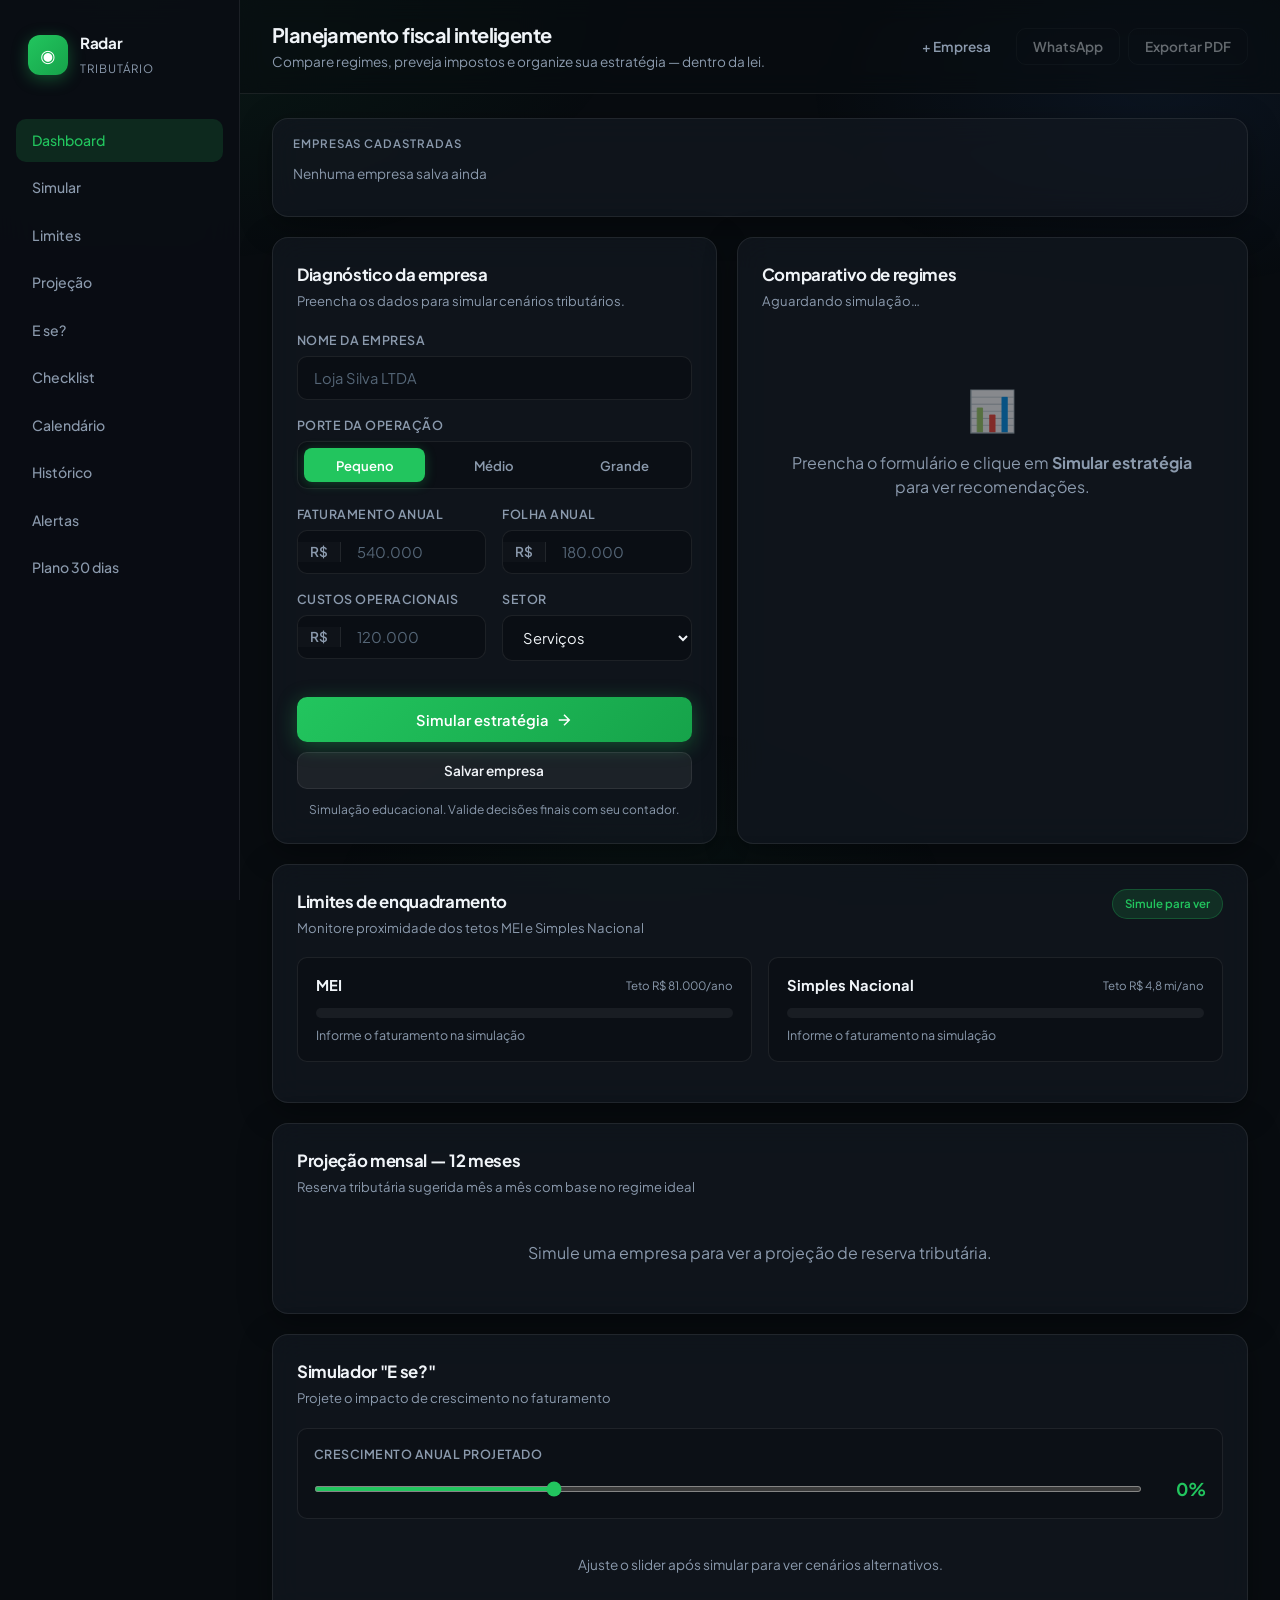
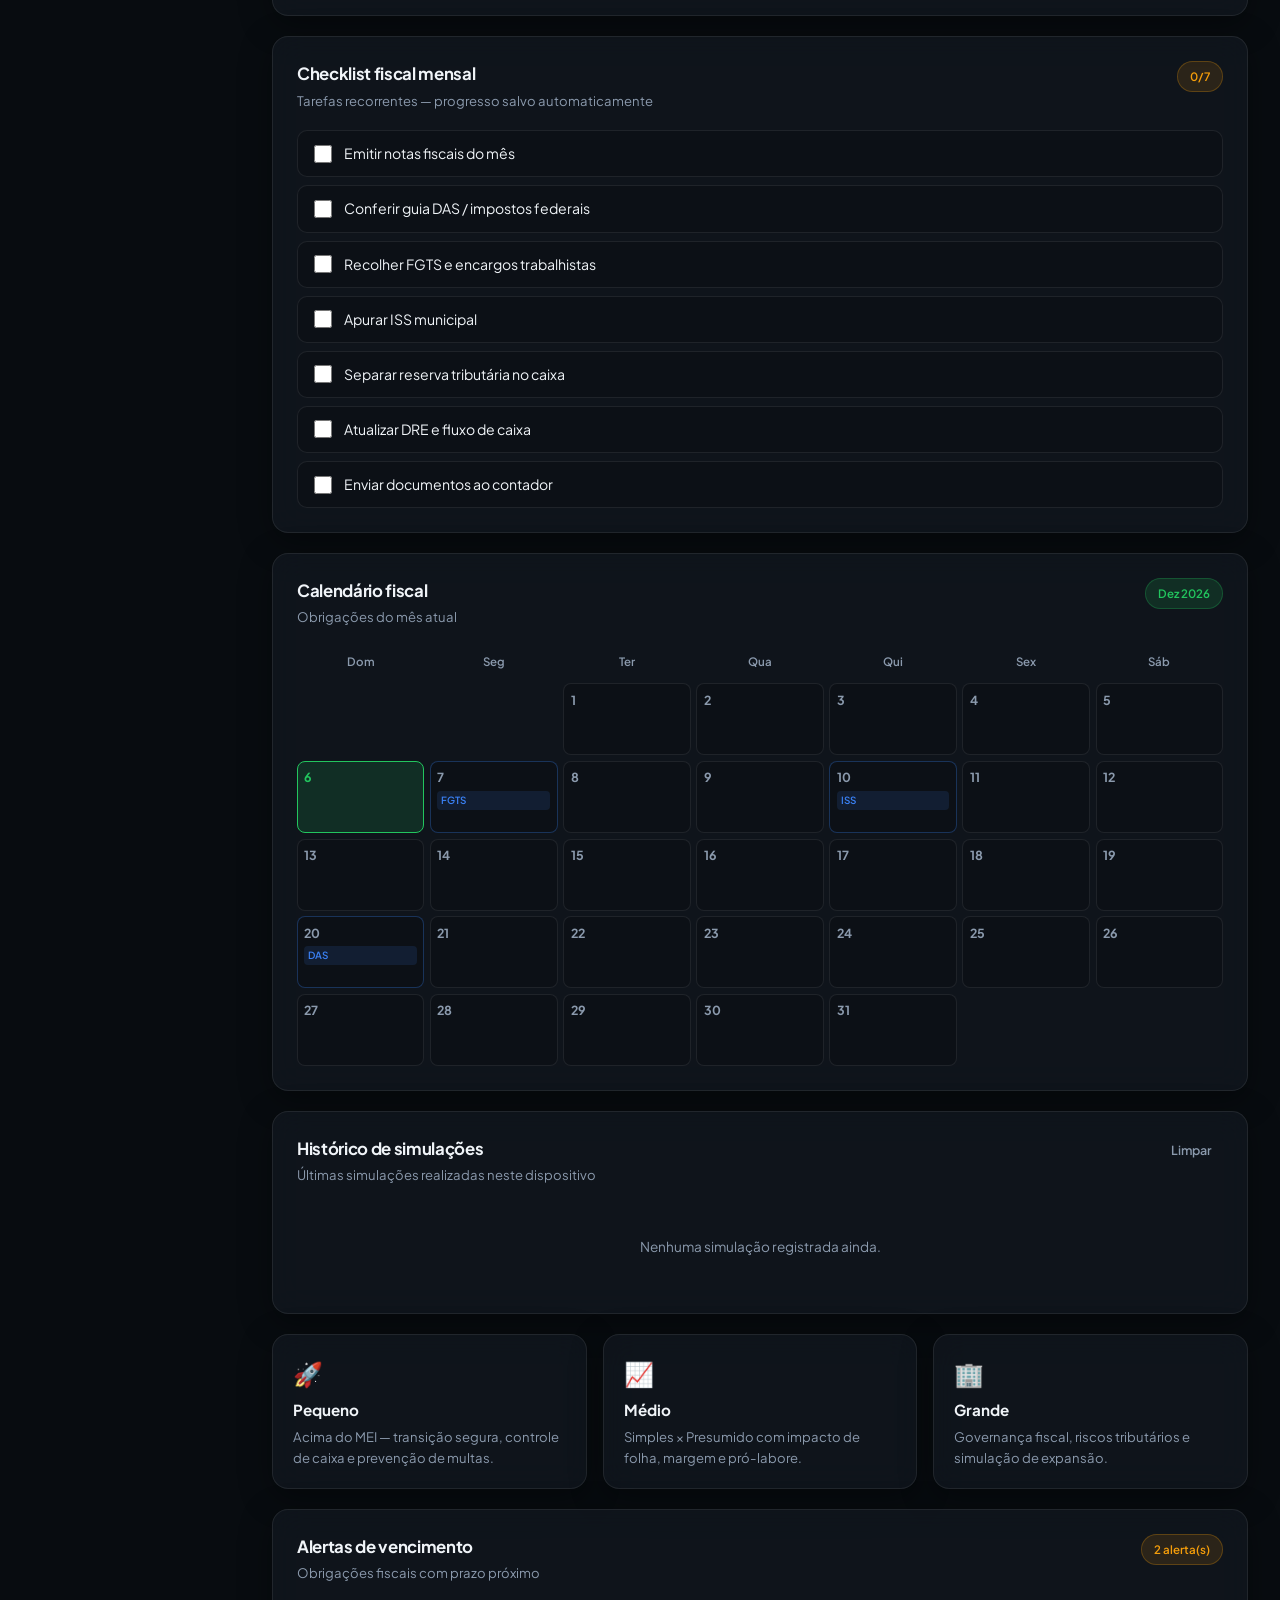
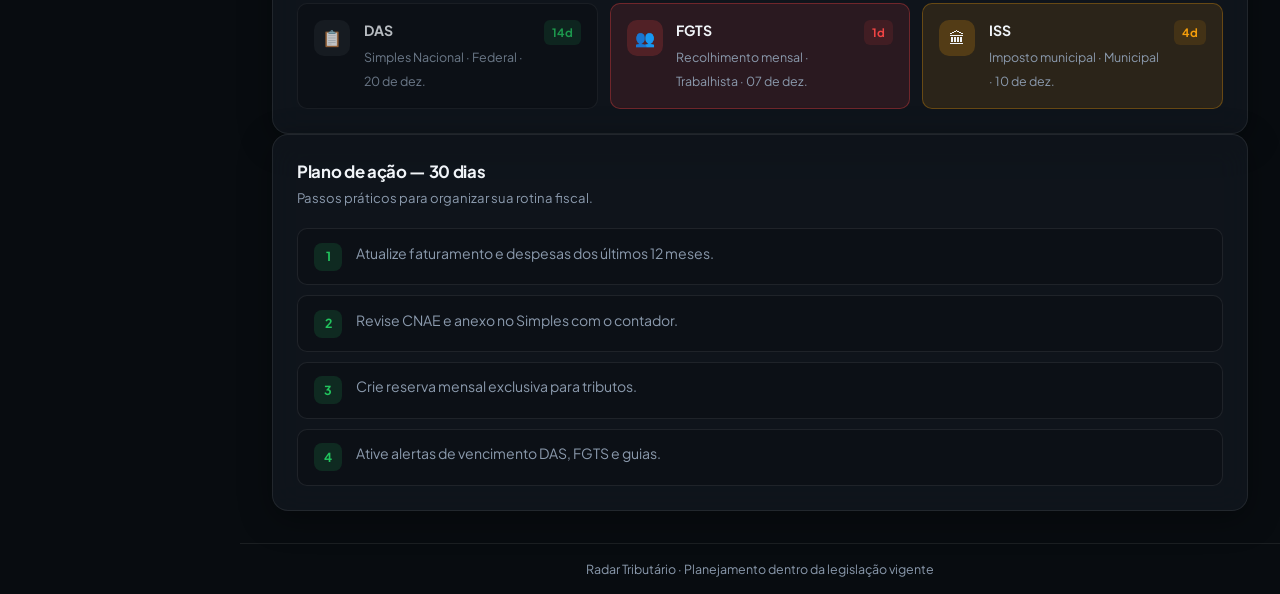
==== commit 948e2b20: "feat: sync new fiscal features to standalone build Limits, projection, scenarios, checklist, calenda" ====
--- a/index.html
+++ b/index.html
@@ -24,10 +24,15 @@
     <nav class="sidebar-nav">
       <a href="#dashboard" class="nav-item active" data-section="dashboard">Dashboard</a>
       <a href="#simular" class="nav-item" data-section="simular">Simular</a>
+      <a href="#limites" class="nav-item" data-section="limites">Limites</a>
+      <a href="#projecao" class="nav-item" data-section="projecao">Projeção</a>
+      <a href="#cenarios" class="nav-item" data-section="cenarios">E se?</a>
+      <a href="#checklist" class="nav-item" data-section="checklist">Checklist</a>
+      <a href="#calendario" class="nav-item" data-section="calendario">Calendário</a>
+      <a href="#historico" class="nav-item" data-section="historico">Histórico</a>
       <a href="#alertas" class="nav-item" data-section="alertas">Alertas</a>
       <a href="#plano" class="nav-item" data-section="plano">Plano 30 dias</a>
     </nav>
-    
   </aside>
 
   <div class="app">
@@ -39,6 +44,7 @@
       </div>
       <div class="header-actions">
         <button type="button" id="btnNovaEmpresa" class="btn btn-ghost">+ Empresa</button>
+        <button type="button" id="btnWhatsApp" class="btn btn-outline" disabled title="Compartilhar resumo">WhatsApp</button>
         <button type="button" id="btnExportarPdf" class="btn btn-outline" disabled>Exportar PDF</button>
       </div>
     </header>
@@ -168,6 +174,115 @@
         </section>
       </div>
 
+      <!-- Limites de enquadramento -->
+      <section class="glass panel" id="limites">
+        <div class="panel-header row">
+          <div>
+            <h2>Limites de enquadramento</h2>
+            <p>Monitore proximidade dos tetos MEI e Simples Nacional</p>
+          </div>
+          <span id="limitesStatus" class="status-pill ok">Simule para ver</span>
+        </div>
+        <div id="limitesContent" class="limits-grid">
+          <article class="limit-card">
+            <div class="limit-head">
+              <strong>MEI</strong>
+              <span class="limit-value">Teto R$ 81.000/ano</span>
+            </div>
+            <div class="limit-bar-wrap"><div class="limit-bar" id="limitMeiBar" style="width:0%"></div></div>
+            <p class="limit-meta" id="limitMeiMeta">Informe o faturamento na simulação</p>
+          </article>
+          <article class="limit-card">
+            <div class="limit-head">
+              <strong>Simples Nacional</strong>
+              <span class="limit-value">Teto R$ 4,8 mi/ano</span>
+            </div>
+            <div class="limit-bar-wrap"><div class="limit-bar blue" id="limitSimplesBar" style="width:0%"></div></div>
+            <p class="limit-meta" id="limitSimplesMeta">Informe o faturamento na simulação</p>
+          </article>
+        </div>
+        <div id="meiCompare" class="mei-compare hidden">
+          <h3>MEI vs Simples — comparativo rápido</h3>
+          <div class="compare-cards" id="meiCompareCards"></div>
+        </div>
+      </section>
+
+      <!-- Projeção 12 meses -->
+      <section class="glass panel" id="projecao">
+        <div class="panel-header">
+          <h2>Projeção mensal — 12 meses</h2>
+          <p>Reserva tributária sugerida mês a mês com base no regime ideal</p>
+        </div>
+        <div id="projecaoEmpty" class="result-empty compact">
+          <p>Simule uma empresa para ver a projeção de reserva tributária.</p>
+        </div>
+        <div id="projecaoChart" class="projection-chart hidden"></div>
+        <div class="table-modern hidden" id="projecaoTableWrap">
+          <table>
+            <thead>
+              <tr><th>Mês</th><th>Reserva sugerida</th><th>Acumulado</th></tr>
+            </thead>
+            <tbody id="projecaoTable"></tbody>
+          </table>
+        </div>
+      </section>
+
+      <!-- Cenários E se? -->
+      <section class="glass panel" id="cenarios">
+        <div class="panel-header">
+          <h2>Simulador "E se?"</h2>
+          <p>Projete o impacto de crescimento no faturamento</p>
+        </div>
+        <div class="scenario-controls">
+          <label for="crescimentoSlider">Crescimento anual projetado</label>
+          <div class="slider-row">
+            <input type="range" id="crescimentoSlider" min="-20" max="50" value="0" step="5" />
+            <output id="crescimentoValue" for="crescimentoSlider">0%</output>
+          </div>
+        </div>
+        <div id="cenarioResult" class="cenario-result">
+          <p class="cenario-hint">Ajuste o slider após simular para ver cenários alternativos.</p>
+        </div>
+      </section>
+
+      <!-- Checklist fiscal -->
+      <section class="glass panel" id="checklist">
+        <div class="panel-header row">
+          <div>
+            <h2>Checklist fiscal mensal</h2>
+            <p>Tarefas recorrentes — progresso salvo automaticamente</p>
+          </div>
+          <span id="checklistProgress" class="status-pill ok">0/0</span>
+        </div>
+        <ul id="checklistItems" class="checklist"></ul>
+      </section>
+
+      <!-- Calendário fiscal -->
+      <section class="glass panel" id="calendario">
+        <div class="panel-header row">
+          <div>
+            <h2>Calendário fiscal</h2>
+            <p>Obrigações do mês atual</p>
+          </div>
+          <span id="calMesLabel" class="status-pill ok"></span>
+        </div>
+        <div id="calendarioGrid" class="calendar-grid"></div>
+      </section>
+
+      <!-- Histórico -->
+      <section class="glass panel" id="historico">
+        <div class="panel-header row">
+          <div>
+            <h2>Histórico de simulações</h2>
+            <p>Últimas simulações realizadas neste dispositivo</p>
+          </div>
+          <button type="button" id="btnLimparHistorico" class="btn btn-ghost btn-sm">Limpar</button>
+        </div>
+        <div id="historicoLista" class="history-list empty-hint">
+          <p>Nenhuma simulação registrada ainda.</p>
+        </div>
+      </section>
+
       <!-- Portes info -->
       <section class="tier-grid">
         <article class="glass tier-card" id="tier-pequeno">
--- a/assets/styles.css
+++ b/assets/styles.css
@@ -305,6 +305,348 @@
 
 .btn-ghost:hover { color: var(--text); background: rgba(255,255,255,0.04); }
 
+.btn-sm { padding: 0.35rem 0.65rem; font-size: 0.78rem; }
+
+/* ── Limits ── */
+.limits-grid {
+  display: grid;
+  grid-template-columns: 1fr 1fr;
+  gap: 1rem;
+  margin-bottom: 1rem;
+}
+
+.limit-card {
+  padding: 1rem 1.15rem;
+  background: rgba(0, 0, 0, 0.2);
+  border: 1px solid var(--border);
+  border-radius: var(--radius-sm);
+}
+
+.limit-head {
+  display: flex;
+  justify-content: space-between;
+  align-items: center;
+  margin-bottom: 0.75rem;
+  gap: 0.5rem;
+}
+
+.limit-head strong { font-size: 0.92rem; }
+
+.limit-value {
+  font-size: 0.72rem;
+  color: var(--text-muted);
+}
+
+.limit-bar-wrap {
+  height: 10px;
+  background: rgba(255, 255, 255, 0.06);
+  border-radius: 999px;
+  overflow: hidden;
+  margin-bottom: 0.5rem;
+}
+
+.limit-bar {
+  height: 100%;
+  border-radius: 999px;
+  background: linear-gradient(90deg, var(--accent), #16a34a);
+  transition: width 0.6s ease;
+}
+
+.limit-bar.blue { background: linear-gradient(90deg, var(--blue), #2563eb); }
+.limit-bar.warn { background: linear-gradient(90deg, var(--warn), #d97706); }
+.limit-bar.danger { background: linear-gradient(90deg, var(--danger), #dc2626); }
+
+.limit-meta {
+  font-size: 0.78rem;
+  color: var(--text-muted);
+  line-height: 1.5;
+}
+
+.mei-compare {
+  margin-top: 1.25rem;
+  padding-top: 1.25rem;
+  border-top: 1px solid var(--border);
+}
+
+.mei-compare h3 {
+  font-size: 0.88rem;
+  font-weight: 700;
+  margin-bottom: 0.85rem;
+}
+
+.compare-cards {
+  display: grid;
+  grid-template-columns: repeat(3, 1fr);
+  gap: 0.75rem;
+}
+
+.compare-card {
+  padding: 1rem;
+  background: rgba(0, 0, 0, 0.15);
+  border: 1px solid var(--border);
+  border-radius: var(--radius-sm);
+  display: flex;
+  flex-direction: column;
+  gap: 0.25rem;
+}
+
+.compare-card.best {
+  border-color: rgba(34, 197, 94, 0.4);
+  background: var(--accent-dim);
+}
+
+.compare-card strong { font-size: 1.05rem; }
+.compare-card span { font-size: 0.75rem; color: var(--text-muted); }
+.compare-tag { font-size: 0.7rem; font-weight: 700; text-transform: uppercase; letter-spacing: 0.06em; color: var(--text-muted); }
+
+/* ── Projection ── */
+.result-empty.compact { padding: 1.5rem; }
+
+.projection-chart {
+  display: grid;
+  grid-template-columns: repeat(12, 1fr);
+  gap: 0.35rem;
+  height: 140px;
+  align-items: flex-end;
+  margin-bottom: 1.25rem;
+  padding: 0.5rem 0;
+}
+
+.proj-col {
+  display: flex;
+  flex-direction: column;
+  align-items: center;
+  height: 100%;
+  justify-content: flex-end;
+  gap: 0.35rem;
+}
+
+.proj-bar {
+  width: 100%;
+  max-width: 28px;
+  background: linear-gradient(180deg, var(--accent), #16a34a);
+  border-radius: 6px 6px 2px 2px;
+  transition: height 0.5s ease;
+  min-height: 8px;
+}
+
+.proj-col span {
+  font-size: 0.65rem;
+  color: var(--text-muted);
+  font-weight: 600;
+}
+
+/* ── Scenarios ── */
+.scenario-controls {
+  margin-bottom: 1.25rem;
+  padding: 1rem;
+  background: rgba(0, 0, 0, 0.15);
+  border: 1px solid var(--border);
+  border-radius: var(--radius-sm);
+}
+
+.scenario-controls label {
+  display: block;
+  font-size: 0.78rem;
+  font-weight: 600;
+  color: var(--text-muted);
+  text-transform: uppercase;
+  letter-spacing: 0.04em;
+  margin-bottom: 0.75rem;
+}
+
+.slider-row {
+  display: flex;
+  align-items: center;
+  gap: 1rem;
+}
+
+.slider-row input[type=range] {
+  flex: 1;
+  accent-color: var(--accent);
+  height: 6px;
+}
+
+.slider-row output {
+  font-size: 1.1rem;
+  font-weight: 700;
+  color: var(--accent);
+  min-width: 48px;
+  text-align: right;
+}
+
+.cenario-hint {
+  font-size: 0.85rem;
+  color: var(--text-muted);
+  text-align: center;
+  padding: 1rem;
+}
+
+.cenario-cards {
+  display: grid;
+  grid-template-columns: repeat(4, 1fr);
+  gap: 0.75rem;
+}
+
+.cenario-card {
+  padding: 1rem;
+  background: rgba(0, 0, 0, 0.15);
+  border: 1px solid var(--border);
+  border-radius: var(--radius-sm);
+  display: flex;
+  flex-direction: column;
+  gap: 0.3rem;
+}
+
+.cenario-card span { font-size: 0.72rem; color: var(--text-muted); text-transform: uppercase; letter-spacing: 0.04em; font-weight: 600; }
+.cenario-card strong { font-size: 1rem; font-weight: 700; }
+.cenario-card em { font-size: 0.75rem; color: var(--text-muted); font-style: normal; }
+.cenario-card.accent { border-color: rgba(34, 197, 94, 0.35); background: var(--accent-dim); }
+.cenario-card.accent strong { color: var(--accent); }
+.cenario-change { color: var(--warn) !important; }
+
+/* ── Checklist ── */
+.checklist {
+  list-style: none;
+  display: flex;
+  flex-direction: column;
+  gap: 0.5rem;
+}
+
+.check-item {
+  padding: 0.75rem 1rem;
+  background: rgba(0, 0, 0, 0.15);
+  border: 1px solid var(--border);
+  border-radius: var(--radius-sm);
+  transition: border-color 0.2s, opacity 0.2s;
+}
+
+.check-item.done {
+  opacity: 0.55;
+  border-color: rgba(34, 197, 94, 0.25);
+}
+
+.check-item label {
+  display: flex;
+  align-items: center;
+  gap: 0.75rem;
+  cursor: pointer;
+  font-size: 0.88rem;
+}
+
+.check-item input[type=checkbox] {
+  width: 18px;
+  height: 18px;
+  accent-color: var(--accent);
+  flex-shrink: 0;
+}
+
+.check-item.done span { text-decoration: line-through; }
+
+/* ── Calendar ── */
+.calendar-grid { user-select: none; }
+
+.cal-weekdays {
+  display: grid;
+  grid-template-columns: repeat(7, 1fr);
+  gap: 0.25rem;
+  margin-bottom: 0.5rem;
+}
+
+.cal-weekdays span {
+  text-align: center;
+  font-size: 0.72rem;
+  font-weight: 600;
+  color: var(--text-muted);
+  padding: 0.35rem;
+}
+
+.cal-days {
+  display: grid;
+  grid-template-columns: repeat(7, 1fr);
+  gap: 0.35rem;
+}
+
+.cal-day {
+  min-height: 72px;
+  padding: 0.4rem;
+  background: rgba(0, 0, 0, 0.15);
+  border: 1px solid var(--border);
+  border-radius: 8px;
+  display: flex;
+  flex-direction: column;
+  gap: 0.25rem;
+}
+
+.cal-day.empty { background: transparent; border-color: transparent; }
+.cal-day.today { border-color: var(--accent); background: var(--accent-dim); }
+.cal-day.has-event { border-color: rgba(59, 130, 246, 0.3); }
+
+.cal-num {
+  font-size: 0.78rem;
+  font-weight: 700;
+  color: var(--text-muted);
+}
+
+.cal-day.today .cal-num { color: var(--accent); }
+
+.cal-events { display: flex; flex-direction: column; gap: 2px; }
+
+.cal-event {
+  font-size: 0.62rem;
+  font-weight: 600;
+  padding: 2px 4px;
+  border-radius: 4px;
+  background: var(--blue-dim);
+  color: var(--blue);
+  white-space: nowrap;
+  overflow: hidden;
+  text-overflow: ellipsis;
+}
+
+/* ── History ── */
+.history-list.empty-hint {
+  text-align: center;
+  padding: 2rem;
+  color: var(--text-muted);
+  font-size: 0.85rem;
+}
+
+.history-list {
+  display: flex;
+  flex-direction: column;
+  gap: 0.5rem;
+  max-height: 320px;
+  overflow-y: auto;
+}
+
+.history-item {
+  display: flex;
+  justify-content: space-between;
+  align-items: center;
+  gap: 1rem;
+  padding: 0.85rem 1rem;
+  background: rgba(0, 0, 0, 0.15);
+  border: 1px solid var(--border);
+  border-radius: var(--radius-sm);
+}
+
+.history-main { display: flex; flex-direction: column; gap: 0.15rem; }
+.history-main strong { font-size: 0.88rem; }
+.history-main span { font-size: 0.78rem; color: var(--accent); }
+.history-meta { font-size: 0.72rem; color: var(--text-muted); text-align: right; white-space: nowrap; }
+
+.status-pill.danger {
+  background: var(--danger-dim);
+  color: var(--danger);
+  border: 1px solid rgba(239, 68, 68, 0.25);
+}
+
+/* section spacing */
+#limites, #projecao, #cenarios, #checklist, #calendario, #historico {
+  margin-bottom: 1.25rem;
+}
+
 /* ── Companies ── */
 .companies-bar { padding: 1rem 1.25rem; margin-bottom: 1.25rem; }
 
@@ -816,6 +1158,8 @@
 @media (max-width: 1024px) {
   .kpi-grid { grid-template-columns: repeat(2, 1fr); }
   .main-grid, .tier-grid { grid-template-columns: 1fr; }
+  .limits-grid, .compare-cards, .cenario-cards { grid-template-columns: 1fr; }
+  .projection-chart { grid-template-columns: repeat(6, 1fr); height: 120px; }
 }
 
 @media (max-width: 768px) {
@@ -831,6 +1175,10 @@
   .field-row { grid-template-columns: 1fr; }
   .kpi-grid { grid-template-columns: 1fr; }
   .chart-row { grid-template-columns: 80px 1fr 70px; }
+  .history-item { flex-direction: column; align-items: flex-start; }
+  .history-meta { text-align: left; }
+  .cal-day { min-height: 56px; }
+  .projection-chart { grid-template-columns: repeat(4, 1fr); }
 }
 
 @media print {
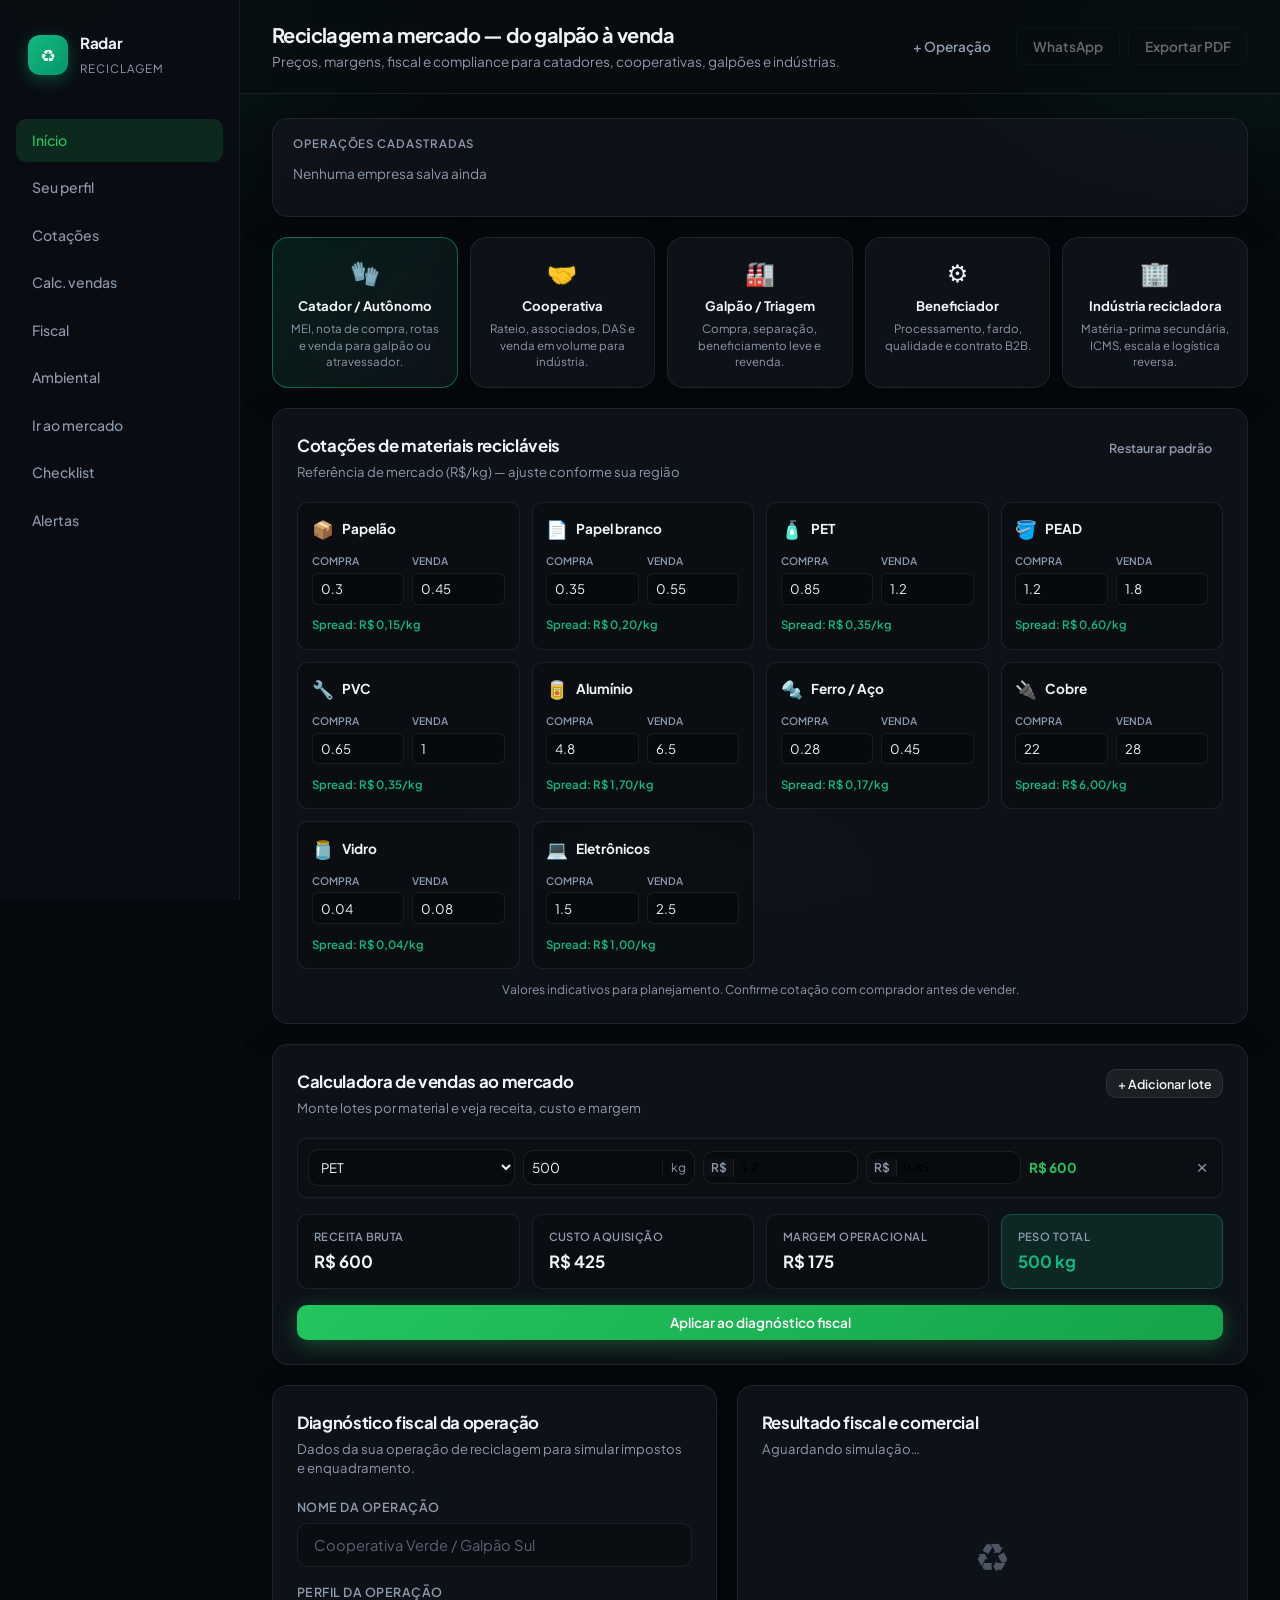
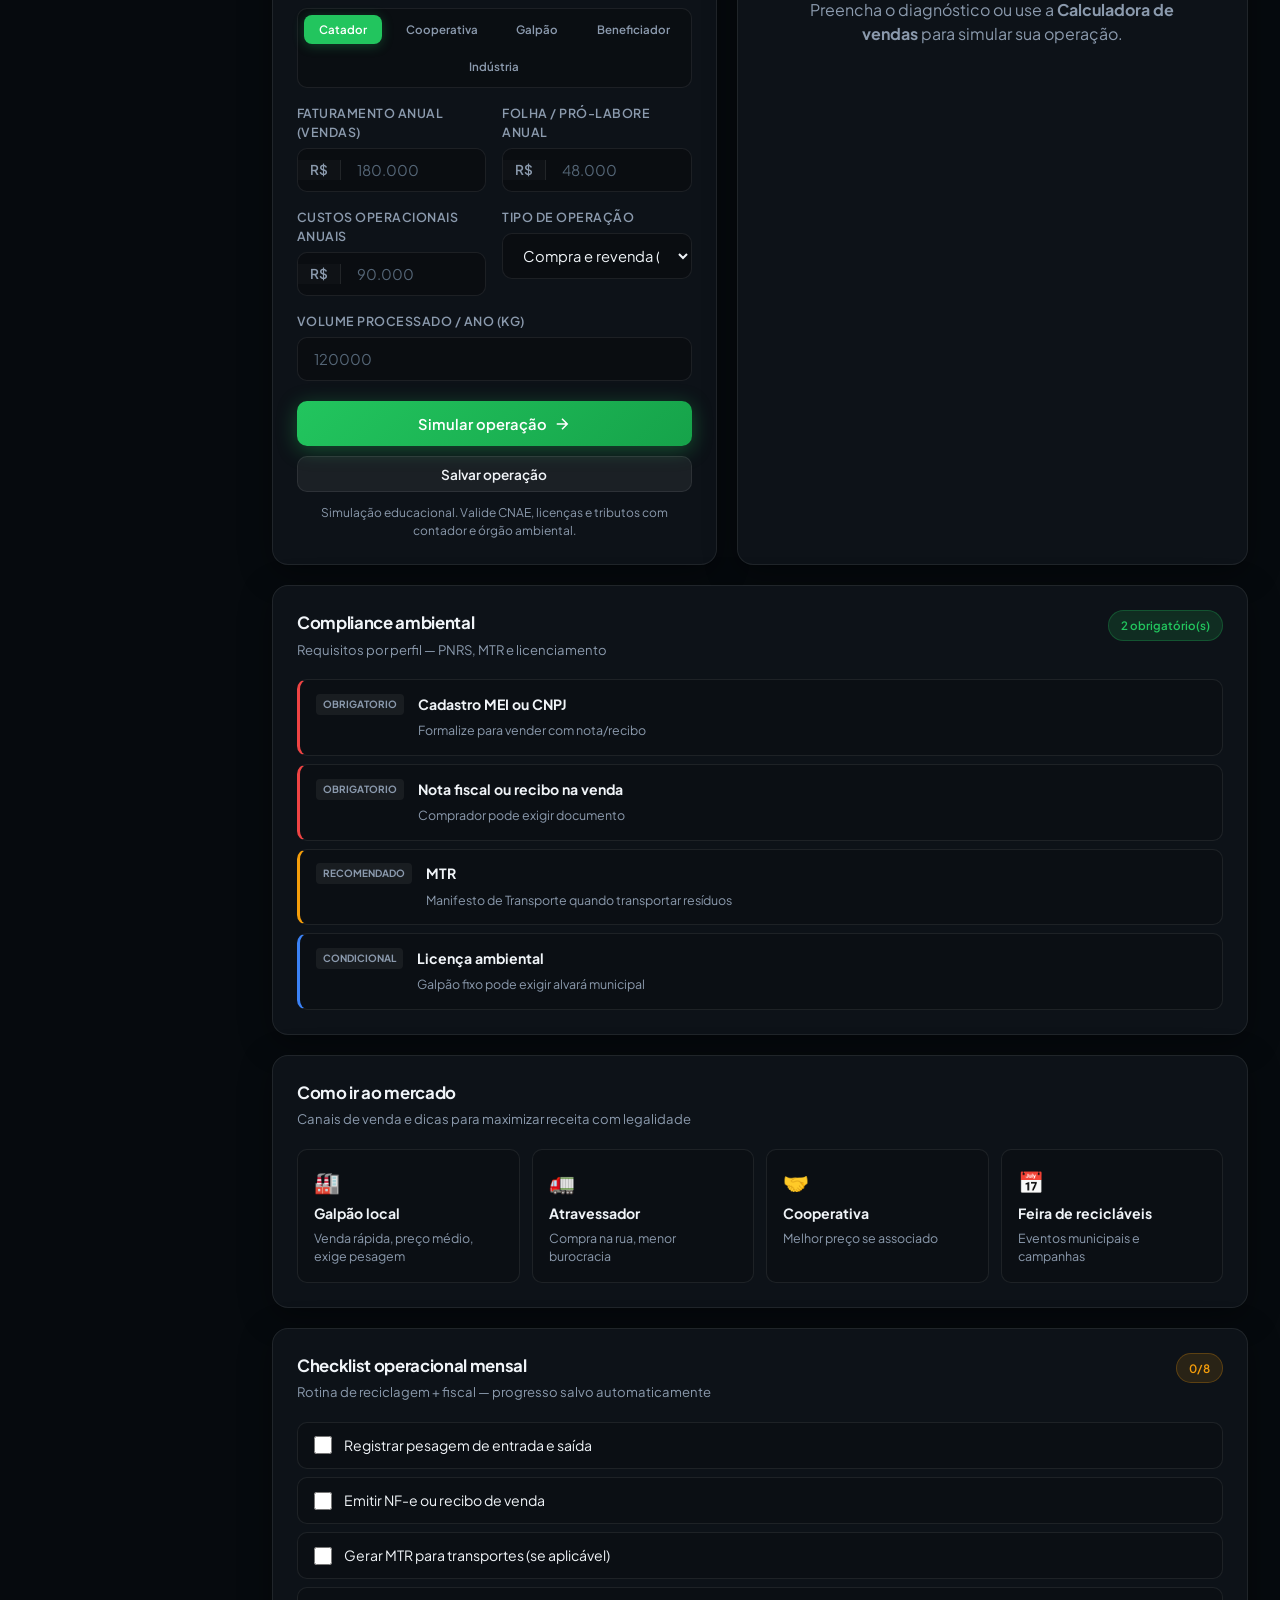
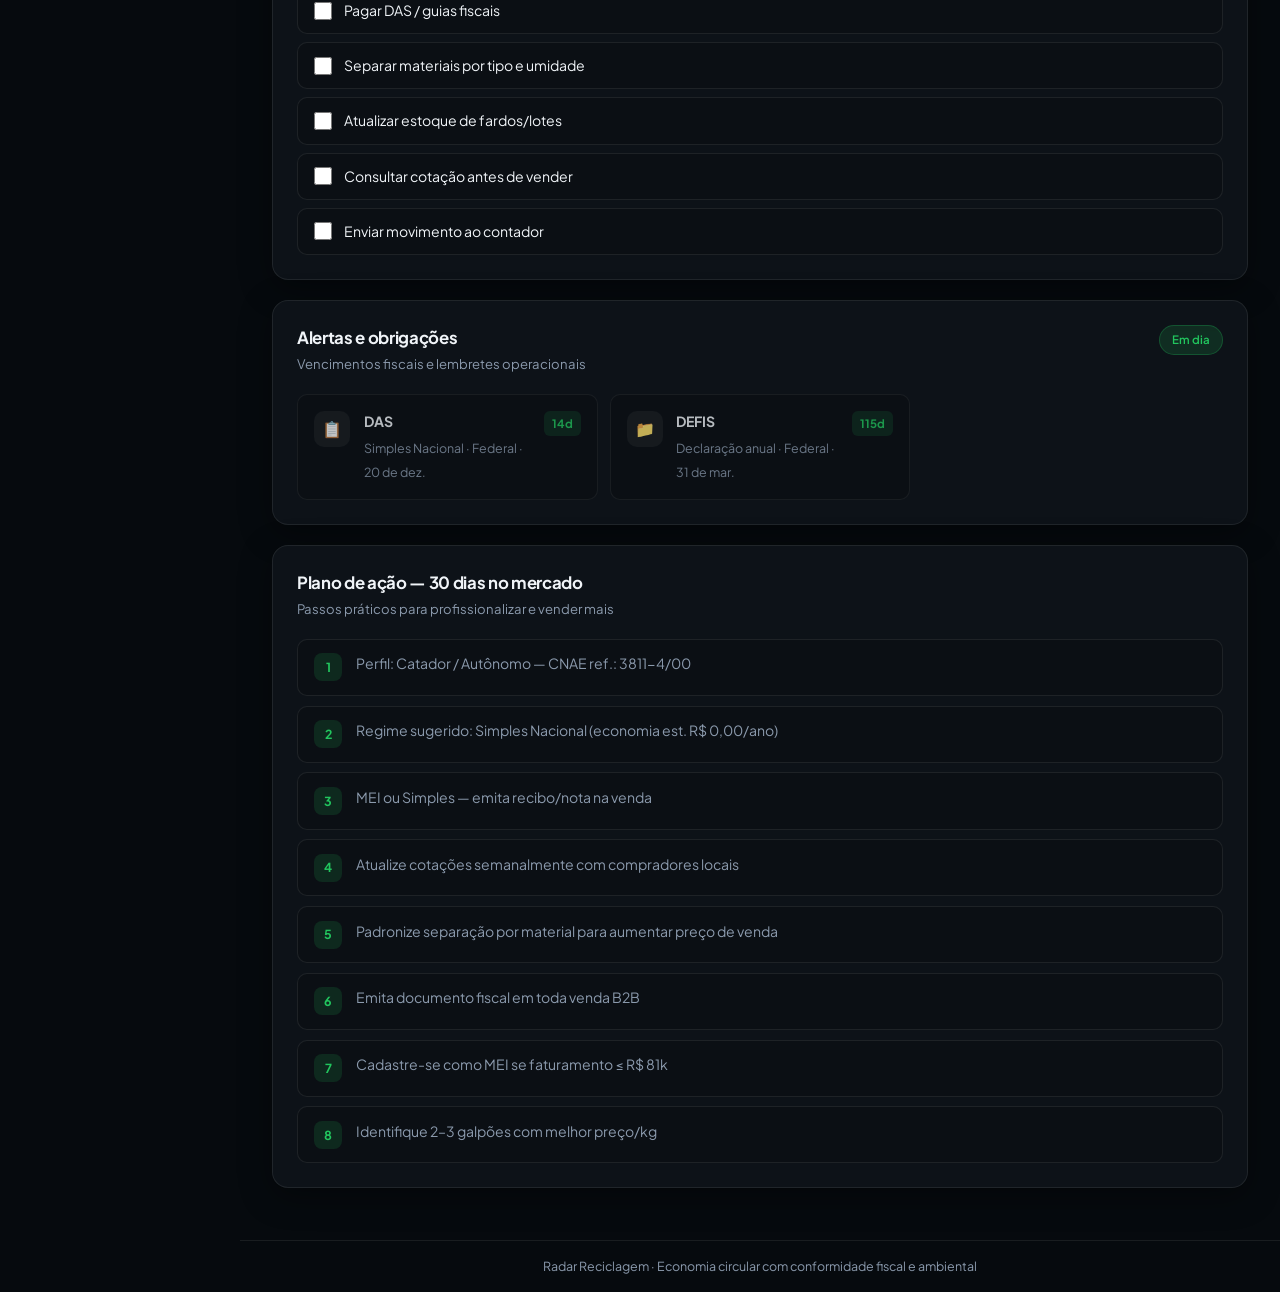
==== commit 65b75872: "feat: Radar Reciclagem standalone — recycling market platform Co-authored-by: Gabriel7z <Gabriel7z@u" ====
--- a/index.html
+++ b/index.html
@@ -3,35 +3,34 @@
 <head>
   <meta charset="UTF-8" />
   <meta name="viewport" content="width=device-width, initial-scale=1.0" />
-  <meta name="description" content="Radar Tributário — planejamento fiscal inteligente para pequeno, médio e grande porte." />
-  <title>Radar Tributário</title>
+  <meta name="description" content="Radar Reciclagem — ferramentas fiscais e comerciais para catadores, cooperativas, galpões e indústrias de reciclagem." />
+  <title>Radar Reciclagem</title>
   <link rel="preconnect" href="https://fonts.googleapis.com" />
   <link rel="preconnect" href="https://fonts.gstatic.com" crossorigin />
   <link href="https://fonts.googleapis.com/css2?family=Plus+Jakarta+Sans:wght@400;500;600;700&display=swap" rel="stylesheet" />
   <link rel="stylesheet" href="assets/styles.css" />
 </head>
 <body>
-  <div class="bg-mesh" aria-hidden="true"></div>
+  <div class="bg-mesh eco" aria-hidden="true"></div>
 
   <aside class="sidebar" id="sidebar">
     <div class="brand">
-      <div class="brand-icon">◉</div>
+      <div class="brand-icon eco">♻</div>
       <div>
         <strong>Radar</strong>
-        <span>Tributário</span>
+        <span>Reciclagem</span>
       </div>
     </div>
     <nav class="sidebar-nav">
-      <a href="#dashboard" class="nav-item active" data-section="dashboard">Dashboard</a>
-      <a href="#simular" class="nav-item" data-section="simular">Simular</a>
-      <a href="#limites" class="nav-item" data-section="limites">Limites</a>
-      <a href="#projecao" class="nav-item" data-section="projecao">Projeção</a>
-      <a href="#cenarios" class="nav-item" data-section="cenarios">E se?</a>
+      <a href="#dashboard" class="nav-item active" data-section="dashboard">Início</a>
+      <a href="#perfil" class="nav-item" data-section="perfil">Seu perfil</a>
+      <a href="#materiais" class="nav-item" data-section="materiais">Cotações</a>
+      <a href="#vendas" class="nav-item" data-section="vendas">Calc. vendas</a>
+      <a href="#simular" class="nav-item" data-section="simular">Fiscal</a>
+      <a href="#compliance" class="nav-item" data-section="compliance">Ambiental</a>
+      <a href="#mercado" class="nav-item" data-section="mercado">Ir ao mercado</a>
       <a href="#checklist" class="nav-item" data-section="checklist">Checklist</a>
-      <a href="#calendario" class="nav-item" data-section="calendario">Calendário</a>
-      <a href="#historico" class="nav-item" data-section="historico">Histórico</a>
       <a href="#alertas" class="nav-item" data-section="alertas">Alertas</a>
-      <a href="#plano" class="nav-item" data-section="plano">Plano 30 dias</a>
     </nav>
   </aside>
 
@@ -39,134 +38,199 @@
     <header class="app-header">
       <button type="button" class="menu-btn" id="menuBtn" aria-label="Menu">☰</button>
       <div class="header-text">
-        <h1>Planejamento fiscal inteligente</h1>
-        <p>Compare regimes, preveja impostos e organize sua estratégia — dentro da lei.</p>
+        <h1>Reciclagem a mercado — do galpão à venda</h1>
+        <p>Preços, margens, fiscal e compliance para catadores, cooperativas, galpões e indústrias.</p>
       </div>
       <div class="header-actions">
-        <button type="button" id="btnNovaEmpresa" class="btn btn-ghost">+ Empresa</button>
+        <button type="button" id="btnNovaEmpresa" class="btn btn-ghost">+ Operação</button>
         <button type="button" id="btnWhatsApp" class="btn btn-outline" disabled title="Compartilhar resumo">WhatsApp</button>
         <button type="button" id="btnExportarPdf" class="btn btn-outline" disabled>Exportar PDF</button>
       </div>
     </header>
 
     <main class="app-main">
-      <!-- Empresas -->
+      <!-- Operações salvas -->
       <section class="glass companies-bar" id="dashboard">
-        <div class="section-label">Empresas cadastradas</div>
+        <div class="section-label">Operações cadastradas</div>
         <div id="listaEmpresas" class="company-list"></div>
       </section>
 
-      <!-- KPIs (aparecem após simular) -->
+      <!-- Segmentos atendidos -->
+      <section class="segment-grid" id="perfil">
+        <article class="glass segment-card active" data-segment="catador">
+          <span class="segment-icon">🧤</span>
+          <h3>Catador / Autônomo</h3>
+          <p>MEI, nota de compra, rotas e venda para galpão ou atravessador.</p>
+        </article>
+        <article class="glass segment-card" data-segment="cooperativa">
+          <span class="segment-icon">🤝</span>
+          <h3>Cooperativa</h3>
+          <p>Rateio, associados, DAS e venda em volume para indústria.</p>
+        </article>
+        <article class="glass segment-card" data-segment="galpao">
+          <span class="segment-icon">🏭</span>
+          <h3>Galpão / Triagem</h3>
+          <p>Compra, separação, beneficiamento leve e revenda.</p>
+        </article>
+        <article class="glass segment-card" data-segment="beneficiador">
+          <span class="segment-icon">⚙</span>
+          <h3>Beneficiador</h3>
+          <p>Processamento, fardo, qualidade e contrato B2B.</p>
+        </article>
+        <article class="glass segment-card" data-segment="industria">
+          <span class="segment-icon">🏢</span>
+          <h3>Indústria recicladora</h3>
+          <p>Matéria-prima secundária, ICMS, escala e logística reversa.</p>
+        </article>
+      </section>
+
+      <!-- KPIs -->
       <section class="kpi-grid hidden" id="kpiGrid">
         <article class="kpi-card">
-          <span class="kpi-label">Regime recomendado</span>
+          <span class="kpi-label">Receita estimada</span>
+          <strong class="kpi-value" id="kpiReceita">—</strong>
+          <span class="kpi-hint">Vendas do mês simulado</span>
+        </article>
+        <article class="kpi-card accent">
+          <span class="kpi-label">Margem líquida</span>
+          <strong class="kpi-value" id="kpiMargem">—</strong>
+          <span class="kpi-hint">Após custos e impostos</span>
+        </article>
+        <article class="kpi-card">
+          <span class="kpi-label">Regime fiscal</span>
           <strong class="kpi-value" id="kpiRegime">—</strong>
-          <span class="kpi-hint">Melhor custo estimado</span>
+          <span class="kpi-hint">Recomendação estimada</span>
         </article>
         <article class="kpi-card">
-          <span class="kpi-label">Imposto / ano</span>
-          <strong class="kpi-value" id="kpiImposto">—</strong>
-          <span class="kpi-hint">Estimativa anual</span>
-        </article>
-        <article class="kpi-card accent">
-          <span class="kpi-label">Economia potencial</span>
-          <strong class="kpi-value" id="kpiEconomia">—</strong>
-          <span class="kpi-hint">vs. 2º melhor regime</span>
-        </article>
-        <article class="kpi-card">
-          <span class="kpi-label">Reserva mensal</span>
-          <strong class="kpi-value" id="kpiReserva">—</strong>
-          <span class="kpi-hint">Sugestão para caixa</span>
-        </article>
+          <span class="kpi-label">Volume / mês</span>
+          <strong class="kpi-value" id="kpiVolume">—</strong>
+          <span class="kpi-hint">Kg totais na simulação</span>
+        </article>
+      </section>
+
+      <!-- Cotações de materiais -->
+      <section class="glass panel" id="materiais">
+        <div class="panel-header row">
+          <div>
+            <h2>Cotações de materiais recicláveis</h2>
+            <p>Referência de mercado (R$/kg) — ajuste conforme sua região</p>
+          </div>
+          <button type="button" id="btnResetPrecos" class="btn btn-ghost btn-sm">Restaurar padrão</button>
+        </div>
+        <div id="materiaisGrid" class="materials-grid"></div>
+        <p class="disclaimer">Valores indicativos para planejamento. Confirme cotação com comprador antes de vender.</p>
+      </section>
+
+      <!-- Calculadora de vendas -->
+      <section class="glass panel" id="vendas">
+        <div class="panel-header row">
+          <div>
+            <h2>Calculadora de vendas ao mercado</h2>
+            <p>Monte lotes por material e veja receita, custo e margem</p>
+          </div>
+          <button type="button" id="btnAddLote" class="btn btn-secondary btn-sm">+ Adicionar lote</button>
+        </div>
+        <div id="lotesContainer" class="lotes-container"></div>
+        <div id="vendasResumo" class="vendas-resumo">
+          <article><span>Receita bruta</span><strong id="vrReceita">R$ 0</strong></article>
+          <article><span>Custo aquisição</span><strong id="vrCusto">R$ 0</strong></article>
+          <article><span>Margem operacional</span><strong id="vrMargem">R$ 0</strong></article>
+          <article class="accent"><span>Peso total</span><strong id="vrPeso">0 kg</strong></article>
+        </div>
+        <button type="button" id="btnAplicarVendas" class="btn btn-primary" style="margin-top:1rem;width:100%">Aplicar ao diagnóstico fiscal</button>
       </section>
 
       <div class="main-grid" id="simular">
-        <!-- Formulário -->
         <section class="glass panel form-panel">
           <div class="panel-header">
-            <h2>Diagnóstico da empresa</h2>
-            <p>Preencha os dados para simular cenários tributários.</p>
+            <h2>Diagnóstico fiscal da operação</h2>
+            <p>Dados da sua operação de reciclagem para simular impostos e enquadramento.</p>
           </div>
 
           <form id="simulador">
             <div class="field">
-              <label for="nomeEmpresa">Nome da empresa</label>
-              <input id="nomeEmpresa" type="text" placeholder="Loja Silva LTDA" required />
+              <label for="nomeEmpresa">Nome da operação</label>
+              <input id="nomeEmpresa" type="text" placeholder="Cooperativa Verde / Galpão Sul" required />
             </div>
 
             <div class="field">
-              <label>Porte da operação</label>
-              <div class="porte-pills" id="portePills">
-                <button type="button" class="pill active" data-porte="pequeno">Pequeno</button>
-                <button type="button" class="pill" data-porte="medio">Médio</button>
-                <button type="button" class="pill" data-porte="grande">Grande</button>
-              </div>
-              <select id="porte" hidden>
-                <option value="pequeno" selected>Pequeno</option>
-                <option value="medio">Médio</option>
-                <option value="grande">Grande</option>
+              <label>Perfil da operação</label>
+              <div class="porte-pills" id="segmentPills">
+                <button type="button" class="pill active" data-segment="catador">Catador</button>
+                <button type="button" class="pill" data-segment="cooperativa">Cooperativa</button>
+                <button type="button" class="pill" data-segment="galpao">Galpão</button>
+                <button type="button" class="pill" data-segment="beneficiador">Beneficiador</button>
+                <button type="button" class="pill" data-segment="industria">Indústria</button>
+              </div>
+              <select id="segmento" hidden>
+                <option value="catador" selected>Catador</option>
+                <option value="cooperativa">Cooperativa</option>
+                <option value="galpao">Galpão</option>
+                <option value="beneficiador">Beneficiador</option>
+                <option value="industria">Indústria</option>
               </select>
             </div>
 
             <div class="field-row">
               <div class="field">
-                <label for="faturamento">Faturamento anual</label>
-                <div class="input-prefix"><span>R$</span><input id="faturamento" type="number" min="0" step="1000" placeholder="540.000" required /></div>
+                <label for="faturamento">Faturamento anual (vendas)</label>
+                <div class="input-prefix"><span>R$</span><input id="faturamento" type="number" min="0" step="1000" placeholder="180.000" required /></div>
               </div>
               <div class="field">
-                <label for="folha">Folha anual</label>
-                <div class="input-prefix"><span>R$</span><input id="folha" type="number" min="0" step="1000" placeholder="180.000" required /></div>
+                <label for="folha">Folha / pró-labore anual</label>
+                <div class="input-prefix"><span>R$</span><input id="folha" type="number" min="0" step="1000" placeholder="48.000" required /></div>
               </div>
             </div>
 
             <div class="field-row">
               <div class="field">
-                <label for="custos">Custos operacionais</label>
-                <div class="input-prefix"><span>R$</span><input id="custos" type="number" min="0" step="1000" placeholder="120.000" required /></div>
+                <label for="custos">Custos operacionais anuais</label>
+                <div class="input-prefix"><span>R$</span><input id="custos" type="number" min="0" step="1000" placeholder="90.000" required /></div>
               </div>
               <div class="field">
-                <label for="setor">Setor</label>
-                <select id="setor" class="select-modern">
-                  <option value="servicos">Serviços</option>
-                  <option value="comercio">Comércio</option>
-                  <option value="industria">Indústria</option>
+                <label for="tipoOperacao">Tipo de operação</label>
+                <select id="tipoOperacao" class="select-modern">
+                  <option value="comercio">Compra e revenda (sucata)</option>
+                  <option value="beneficiamento">Beneficiamento / triagem</option>
+                  <option value="industria">Industrialização</option>
                 </select>
               </div>
+            </div>
+
+            <div class="field">
+              <label for="volumeAnual">Volume processado / ano (kg)</label>
+              <input id="volumeAnual" type="number" min="0" step="100" placeholder="120000" />
             </div>
 
             <div class="form-actions">
               <button type="submit" class="btn btn-primary btn-lg">
-                <span>Simular estratégia</span>
+                <span>Simular operação</span>
                 <svg width="18" height="18" viewBox="0 0 24 24" fill="none" stroke="currentColor" stroke-width="2"><path d="M5 12h14M12 5l7 7-7 7"/></svg>
               </button>
-              <button type="button" id="btnSalvarEmpresa" class="btn btn-secondary">Salvar empresa</button>
-            </div>
-            <p class="disclaimer">Simulação educacional. Valide decisões finais com seu contador.</p>
+              <button type="button" id="btnSalvarEmpresa" class="btn btn-secondary">Salvar operação</button>
+            </div>
+            <p class="disclaimer">Simulação educacional. Valide CNAE, licenças e tributos com contador e órgão ambiental.</p>
           </form>
         </section>
 
-        <!-- Resultados -->
         <section class="glass panel result-panel">
           <div class="panel-header">
-            <h2>Comparativo de regimes</h2>
+            <h2>Resultado fiscal e comercial</h2>
             <p id="resultSubtitle">Aguardando simulação…</p>
           </div>
 
           <div id="resumo" class="result-empty">
-            <div class="empty-icon">📊</div>
-            <p>Preencha o formulário e clique em <strong>Simular estratégia</strong> para ver recomendações.</p>
-          </div>
-
+            <div class="empty-icon">♻</div>
+            <p>Preencha o diagnóstico ou use a <strong>Calculadora de vendas</strong> para simular sua operação.</p>
+          </div>
+
+          <div id="limitesInline" class="limits-grid hidden"></div>
           <div id="chartArea" class="chart-area hidden"></div>
 
           <div class="table-modern hidden" id="tableWrap">
             <table>
               <thead>
-                <tr>
-                  <th>Regime</th>
-                  <th>Imposto/ano</th>
-                  <th>Alíquota</th>
-                </tr>
+                <tr><th>Regime</th><th>Imposto/ano</th><th>Alíquota</th></tr>
               </thead>
               <tbody id="tabelaRegimes"></tbody>
             </table>
@@ -174,140 +238,45 @@
         </section>
       </div>
 
-      <!-- Limites de enquadramento -->
-      <section class="glass panel" id="limites">
-        <div class="panel-header row">
-          <div>
-            <h2>Limites de enquadramento</h2>
-            <p>Monitore proximidade dos tetos MEI e Simples Nacional</p>
-          </div>
-          <span id="limitesStatus" class="status-pill ok">Simule para ver</span>
-        </div>
-        <div id="limitesContent" class="limits-grid">
-          <article class="limit-card">
-            <div class="limit-head">
-              <strong>MEI</strong>
-              <span class="limit-value">Teto R$ 81.000/ano</span>
-            </div>
-            <div class="limit-bar-wrap"><div class="limit-bar" id="limitMeiBar" style="width:0%"></div></div>
-            <p class="limit-meta" id="limitMeiMeta">Informe o faturamento na simulação</p>
-          </article>
-          <article class="limit-card">
-            <div class="limit-head">
-              <strong>Simples Nacional</strong>
-              <span class="limit-value">Teto R$ 4,8 mi/ano</span>
-            </div>
-            <div class="limit-bar-wrap"><div class="limit-bar blue" id="limitSimplesBar" style="width:0%"></div></div>
-            <p class="limit-meta" id="limitSimplesMeta">Informe o faturamento na simulação</p>
-          </article>
-        </div>
-        <div id="meiCompare" class="mei-compare hidden">
-          <h3>MEI vs Simples — comparativo rápido</h3>
-          <div class="compare-cards" id="meiCompareCards"></div>
-        </div>
-      </section>
-
-      <!-- Projeção 12 meses -->
-      <section class="glass panel" id="projecao">
+      <!-- Compliance ambiental -->
+      <section class="glass panel" id="compliance">
+        <div class="panel-header row">
+          <div>
+            <h2>Compliance ambiental</h2>
+            <p>Requisitos por perfil — PNRS, MTR e licenciamento</p>
+          </div>
+          <span id="complianceStatus" class="status-pill warn">Selecione perfil</span>
+        </div>
+        <div id="complianceList" class="compliance-list"></div>
+      </section>
+
+      <!-- Ir ao mercado -->
+      <section class="glass panel" id="mercado">
         <div class="panel-header">
-          <h2>Projeção mensal — 12 meses</h2>
-          <p>Reserva tributária sugerida mês a mês com base no regime ideal</p>
-        </div>
-        <div id="projecaoEmpty" class="result-empty compact">
-          <p>Simule uma empresa para ver a projeção de reserva tributária.</p>
-        </div>
-        <div id="projecaoChart" class="projection-chart hidden"></div>
-        <div class="table-modern hidden" id="projecaoTableWrap">
-          <table>
-            <thead>
-              <tr><th>Mês</th><th>Reserva sugerida</th><th>Acumulado</th></tr>
-            </thead>
-            <tbody id="projecaoTable"></tbody>
-          </table>
-        </div>
-      </section>
-
-      <!-- Cenários E se? -->
-      <section class="glass panel" id="cenarios">
-        <div class="panel-header">
-          <h2>Simulador "E se?"</h2>
-          <p>Projete o impacto de crescimento no faturamento</p>
-        </div>
-        <div class="scenario-controls">
-          <label for="crescimentoSlider">Crescimento anual projetado</label>
-          <div class="slider-row">
-            <input type="range" id="crescimentoSlider" min="-20" max="50" value="0" step="5" />
-            <output id="crescimentoValue" for="crescimentoSlider">0%</output>
-          </div>
-        </div>
-        <div id="cenarioResult" class="cenario-result">
-          <p class="cenario-hint">Ajuste o slider após simular para ver cenários alternativos.</p>
-        </div>
-      </section>
-
-      <!-- Checklist fiscal -->
+          <h2>Como ir ao mercado</h2>
+          <p>Canais de venda e dicas para maximizar receita com legalidade</p>
+        </div>
+        <div id="mercadoContent" class="mercado-grid"></div>
+      </section>
+
+      <!-- Checklist -->
       <section class="glass panel" id="checklist">
         <div class="panel-header row">
           <div>
-            <h2>Checklist fiscal mensal</h2>
-            <p>Tarefas recorrentes — progresso salvo automaticamente</p>
+            <h2>Checklist operacional mensal</h2>
+            <p>Rotina de reciclagem + fiscal — progresso salvo automaticamente</p>
           </div>
           <span id="checklistProgress" class="status-pill ok">0/0</span>
         </div>
         <ul id="checklistItems" class="checklist"></ul>
-      </section>
-
-      <!-- Calendário fiscal -->
-      <section class="glass panel" id="calendario">
-        <div class="panel-header row">
-          <div>
-            <h2>Calendário fiscal</h2>
-            <p>Obrigações do mês atual</p>
-          </div>
-          <span id="calMesLabel" class="status-pill ok"></span>
-        </div>
-        <div id="calendarioGrid" class="calendar-grid"></div>
-      </section>
-
-      <!-- Histórico -->
-      <section class="glass panel" id="historico">
-        <div class="panel-header row">
-          <div>
-            <h2>Histórico de simulações</h2>
-            <p>Últimas simulações realizadas neste dispositivo</p>
-          </div>
-          <button type="button" id="btnLimparHistorico" class="btn btn-ghost btn-sm">Limpar</button>
-        </div>
-        <div id="historicoLista" class="history-list empty-hint">
-          <p>Nenhuma simulação registrada ainda.</p>
-        </div>
-      </section>
-
-      <!-- Portes info -->
-      <section class="tier-grid">
-        <article class="glass tier-card" id="tier-pequeno">
-          <div class="tier-icon">🚀</div>
-          <h3>Pequeno</h3>
-          <p>Acima do MEI — transição segura, controle de caixa e prevenção de multas.</p>
-        </article>
-        <article class="glass tier-card" id="tier-medio">
-          <div class="tier-icon">📈</div>
-          <h3>Médio</h3>
-          <p>Simples × Presumido com impacto de folha, margem e pró-labore.</p>
-        </article>
-        <article class="glass tier-card" id="tier-grande">
-          <div class="tier-icon">🏢</div>
-          <h3>Grande</h3>
-          <p>Governança fiscal, riscos tributários e simulação de expansão.</p>
-        </article>
       </section>
 
       <!-- Alertas -->
       <section class="glass panel" id="alertas">
         <div class="panel-header row">
           <div>
-            <h2>Alertas de vencimento</h2>
-            <p>Obrigações fiscais com prazo próximo</p>
+            <h2>Alertas e obrigações</h2>
+            <p>Vencimentos fiscais e lembretes operacionais</p>
           </div>
           <span id="alertasResumo" class="status-pill warn">0 pendentes</span>
         </div>
@@ -317,20 +286,15 @@
       <!-- Plano -->
       <section class="glass panel" id="plano">
         <div class="panel-header">
-          <h2>Plano de ação — 30 dias</h2>
-          <p>Passos práticos para organizar sua rotina fiscal.</p>
-        </div>
-        <ol id="planoAcao" class="action-list">
-          <li><span class="step-num">1</span><span>Atualize faturamento e despesas dos últimos 12 meses.</span></li>
-          <li><span class="step-num">2</span><span>Revise CNAE e anexo no Simples com o contador.</span></li>
-          <li><span class="step-num">3</span><span>Crie reserva mensal exclusiva para tributos.</span></li>
-          <li><span class="step-num">4</span><span>Ative alertas de vencimento DAS, FGTS e guias.</span></li>
-        </ol>
+          <h2>Plano de ação — 30 dias no mercado</h2>
+          <p>Passos práticos para profissionalizar e vender mais</p>
+        </div>
+        <ol id="planoAcao" class="action-list"></ol>
       </section>
     </main>
 
     <footer class="app-footer">
-      <p>Radar Tributário · Planejamento dentro da legislação vigente</p>
+      <p>Radar Reciclagem · Economia circular com conformidade fiscal e ambiental</p>
     </footer>
   </div>
 
--- a/assets/styles.css
+++ b/assets/styles.css
@@ -1,13 +1,15 @@
 :root {
-  --bg: #080c10;
-  --surface: rgba(18, 24, 32, 0.72);
-  --surface-solid: #121820;
+  --bg: #060a0e;
+  --surface: rgba(16, 22, 28, 0.75);
+  --surface-solid: #10161c;
   --border: rgba(255, 255, 255, 0.08);
   --border-hover: rgba(255, 255, 255, 0.14);
   --text: #f0f4f8;
   --text-muted: #8b9aad;
   --accent: #22c55e;
   --accent-dim: rgba(34, 197, 94, 0.15);
+  --eco: #10b981;
+  --eco-dim: rgba(16, 185, 129, 0.12);
   --blue: #3b82f6;
   --blue-dim: rgba(59, 130, 246, 0.12);
   --warn: #f59e0b;
@@ -34,16 +36,18 @@
   -webkit-font-smoothing: antialiased;
 }
 
-.bg-mesh {
-  position: fixed;
-  inset: 0;
-  z-index: 0;
+.bg-mesh.eco {
   background:
-    radial-gradient(ellipse 80% 60% at 10% 0%, rgba(34, 197, 94, 0.08), transparent 50%),
-    radial-gradient(ellipse 60% 50% at 90% 10%, rgba(59, 130, 246, 0.07), transparent 45%),
-    radial-gradient(ellipse 50% 40% at 50% 100%, rgba(34, 197, 94, 0.04), transparent 50%);
-  pointer-events: none;
-}
+    radial-gradient(ellipse 70% 55% at 5% 0%, rgba(16, 185, 129, 0.1), transparent 50%),
+    radial-gradient(ellipse 55% 45% at 95% 5%, rgba(34, 197, 94, 0.08), transparent 45%),
+    radial-gradient(ellipse 50% 40% at 50% 100%, rgba(16, 185, 129, 0.05), transparent 50%);
+}
+
+.brand-icon.eco {
+  background: linear-gradient(135deg, #10b981, #059669);
+  box-shadow: 0 4px 16px rgba(16, 185, 129, 0.35);
+}
+
 
 /* ── Sidebar ── */
 .sidebar {
@@ -647,7 +651,258 @@
   margin-bottom: 1.25rem;
 }
 
-/* ── Companies ── */
+.bg-mesh {
+  position: fixed;
+  inset: 0;
+  z-index: 0;
+  background:
+    radial-gradient(ellipse 80% 60% at 10% 0%, rgba(34, 197, 94, 0.08), transparent 50%),
+    radial-gradient(ellipse 60% 50% at 90% 10%, rgba(59, 130, 246, 0.07), transparent 45%),
+    radial-gradient(ellipse 50% 40% at 50% 100%, rgba(34, 197, 94, 0.04), transparent 50%);
+  pointer-events: none;
+}
+
+/* ── Recycling segments ── */
+.segment-grid {
+  display: grid;
+  grid-template-columns: repeat(5, 1fr);
+  gap: 0.75rem;
+  margin-bottom: 1.25rem;
+}
+
+.segment-card {
+  padding: 1rem;
+  cursor: pointer;
+  transition: border-color 0.25s, transform 0.25s;
+  text-align: center;
+}
+
+.segment-card:hover { border-color: var(--border-hover); transform: translateY(-2px); }
+
+.segment-card.active {
+  border-color: rgba(16, 185, 129, 0.5);
+  background: linear-gradient(135deg, var(--eco-dim), rgba(16, 22, 28, 0.8));
+}
+
+.segment-icon { font-size: 1.5rem; display: block; margin-bottom: 0.4rem; }
+
+.segment-card h3 {
+  font-size: 0.82rem;
+  font-weight: 700;
+  margin-bottom: 0.3rem;
+}
+
+.segment-card p {
+  font-size: 0.72rem;
+  color: var(--text-muted);
+  line-height: 1.45;
+}
+
+/* ── Materials grid ── */
+.materials-grid {
+  display: grid;
+  grid-template-columns: repeat(auto-fill, minmax(180px, 1fr));
+  gap: 0.75rem;
+  margin-bottom: 0.75rem;
+}
+
+.material-card {
+  padding: 0.85rem;
+  background: rgba(0, 0, 0, 0.2);
+  border: 1px solid var(--border);
+  border-radius: var(--radius-sm);
+}
+
+.material-head {
+  display: flex;
+  align-items: center;
+  gap: 0.5rem;
+  margin-bottom: 0.65rem;
+}
+
+.material-icon { font-size: 1.1rem; }
+.material-head strong { font-size: 0.85rem; }
+
+.material-prices {
+  display: grid;
+  grid-template-columns: 1fr 1fr;
+  gap: 0.5rem;
+  margin-bottom: 0.4rem;
+}
+
+.material-prices label {
+  font-size: 0.65rem;
+  font-weight: 600;
+  text-transform: uppercase;
+  color: var(--text-muted);
+  display: flex;
+  flex-direction: column;
+  gap: 0.25rem;
+}
+
+.material-prices input {
+  width: 100%;
+  padding: 0.4rem 0.5rem;
+  background: rgba(0, 0, 0, 0.3);
+  border: 1px solid var(--border);
+  border-radius: 6px;
+  color: var(--text);
+  font-family: inherit;
+  font-size: 0.82rem;
+}
+
+.material-spread {
+  font-size: 0.72rem;
+  color: var(--eco);
+  font-weight: 600;
+}
+
+/* ── Sales calculator ── */
+.lotes-container {
+  display: flex;
+  flex-direction: column;
+  gap: 0.5rem;
+  margin-bottom: 1rem;
+}
+
+.lote-row {
+  display: grid;
+  grid-template-columns: 1.2fr 1fr 0.9fr 0.9fr 0.9fr auto;
+  gap: 0.5rem;
+  align-items: center;
+  padding: 0.65rem;
+  background: rgba(0, 0, 0, 0.15);
+  border: 1px solid var(--border);
+  border-radius: var(--radius-sm);
+}
+
+.lote-row .select-modern { padding: 0.5rem; font-size: 0.82rem; }
+
+.input-suffix {
+  display: flex;
+  align-items: center;
+  background: rgba(0, 0, 0, 0.25);
+  border: 1px solid var(--border);
+  border-radius: var(--radius-sm);
+  overflow: hidden;
+}
+
+.input-suffix input {
+  flex: 1;
+  border: none;
+  background: transparent;
+  color: var(--text);
+  padding: 0.5rem;
+  font-family: inherit;
+  font-size: 0.85rem;
+  width: 100%;
+}
+
+.input-suffix span {
+  padding: 0 0.5rem;
+  font-size: 0.75rem;
+  color: var(--text-muted);
+  border-left: 1px solid var(--border);
+}
+
+.input-prefix.compact span { padding: 0 0.4rem; font-size: 0.75rem; }
+.input-prefix.compact input { padding: 0.5rem 0.4rem; font-size: 0.82rem; }
+
+.lote-total { font-size: 0.85rem; color: var(--accent); white-space: nowrap; }
+
+.btn-del-lote {
+  background: none;
+  border: none;
+  color: var(--text-muted);
+  font-size: 1.2rem;
+  cursor: pointer;
+  padding: 0 0.25rem;
+}
+
+.btn-del-lote:hover { color: var(--danger); }
+
+.vendas-resumo {
+  display: grid;
+  grid-template-columns: repeat(4, 1fr);
+  gap: 0.75rem;
+}
+
+.vendas-resumo article {
+  padding: 0.85rem 1rem;
+  background: rgba(0, 0, 0, 0.2);
+  border: 1px solid var(--border);
+  border-radius: var(--radius-sm);
+  display: flex;
+  flex-direction: column;
+  gap: 0.25rem;
+}
+
+.vendas-resumo span { font-size: 0.7rem; font-weight: 600; text-transform: uppercase; color: var(--text-muted); letter-spacing: 0.04em; }
+.vendas-resumo strong { font-size: 1.05rem; font-weight: 700; }
+.vendas-resumo article.accent { border-color: rgba(16, 185, 129, 0.35); background: var(--eco-dim); }
+.vendas-resumo article.accent strong { color: var(--eco); }
+
+/* ── Compliance ── */
+.compliance-list {
+  display: flex;
+  flex-direction: column;
+  gap: 0.5rem;
+}
+
+.compliance-item {
+  display: flex;
+  gap: 0.85rem;
+  padding: 0.85rem 1rem;
+  background: rgba(0, 0, 0, 0.15);
+  border: 1px solid var(--border);
+  border-radius: var(--radius-sm);
+  align-items: flex-start;
+}
+
+.compliance-item.obrig { border-left: 3px solid var(--danger); }
+.compliance-item.rec { border-left: 3px solid var(--warn); }
+.compliance-item.cond { border-left: 3px solid var(--blue); }
+
+.compliance-badge {
+  font-size: 0.62rem;
+  font-weight: 700;
+  text-transform: uppercase;
+  padding: 0.2rem 0.45rem;
+  border-radius: 4px;
+  background: rgba(255, 255, 255, 0.06);
+  color: var(--text-muted);
+  white-space: nowrap;
+  flex-shrink: 0;
+}
+
+.compliance-item strong { display: block; font-size: 0.88rem; margin-bottom: 0.15rem; }
+.compliance-item span { font-size: 0.78rem; color: var(--text-muted); }
+
+/* ── Mercado ── */
+.mercado-grid {
+  display: grid;
+  grid-template-columns: repeat(auto-fill, minmax(220px, 1fr));
+  gap: 0.75rem;
+}
+
+.mercado-card {
+  padding: 1rem;
+  background: rgba(0, 0, 0, 0.15);
+  border: 1px solid var(--border);
+  border-radius: var(--radius-sm);
+}
+
+.mercado-icon { font-size: 1.3rem; display: block; margin-bottom: 0.4rem; }
+.mercado-card strong { display: block; font-size: 0.88rem; margin-bottom: 0.25rem; }
+.mercado-card p { font-size: 0.78rem; color: var(--text-muted); line-height: 1.5; }
+
+#materiais, #vendas, #compliance, #mercado, #checklist, #alertas, #plano, #perfil {
+  margin-bottom: 1.25rem;
+}
+
+.porte-pills { flex-wrap: wrap; }
+.porte-pills .pill { flex: 1 1 auto; min-width: 70px; font-size: 0.72rem; padding: 0.45rem 0.35rem; }
+
 .companies-bar { padding: 1rem 1.25rem; margin-bottom: 1.25rem; }
 
 .company-list {
@@ -1159,7 +1414,10 @@
   .kpi-grid { grid-template-columns: repeat(2, 1fr); }
   .main-grid, .tier-grid { grid-template-columns: 1fr; }
   .limits-grid, .compare-cards, .cenario-cards { grid-template-columns: 1fr; }
-  .projection-chart { grid-template-columns: repeat(6, 1fr); height: 120px; }
+  .segment-grid { grid-template-columns: repeat(2, 1fr); }
+  .vendas-resumo { grid-template-columns: repeat(2, 1fr); }
+  .lote-row { grid-template-columns: 1fr 1fr; }
+  .lote-total { grid-column: 1 / -1; }
 }
 
 @media (max-width: 768px) {
@@ -1175,10 +1433,10 @@
   .field-row { grid-template-columns: 1fr; }
   .kpi-grid { grid-template-columns: 1fr; }
   .chart-row { grid-template-columns: 80px 1fr 70px; }
-  .history-item { flex-direction: column; align-items: flex-start; }
-  .history-meta { text-align: left; }
-  .cal-day { min-height: 56px; }
-  .projection-chart { grid-template-columns: repeat(4, 1fr); }
+  .segment-grid { grid-template-columns: 1fr; }
+  .vendas-resumo { grid-template-columns: 1fr; }
+  .lote-row { grid-template-columns: 1fr; }
+  .materials-grid { grid-template-columns: 1fr 1fr; }
 }
 
 @media print {
